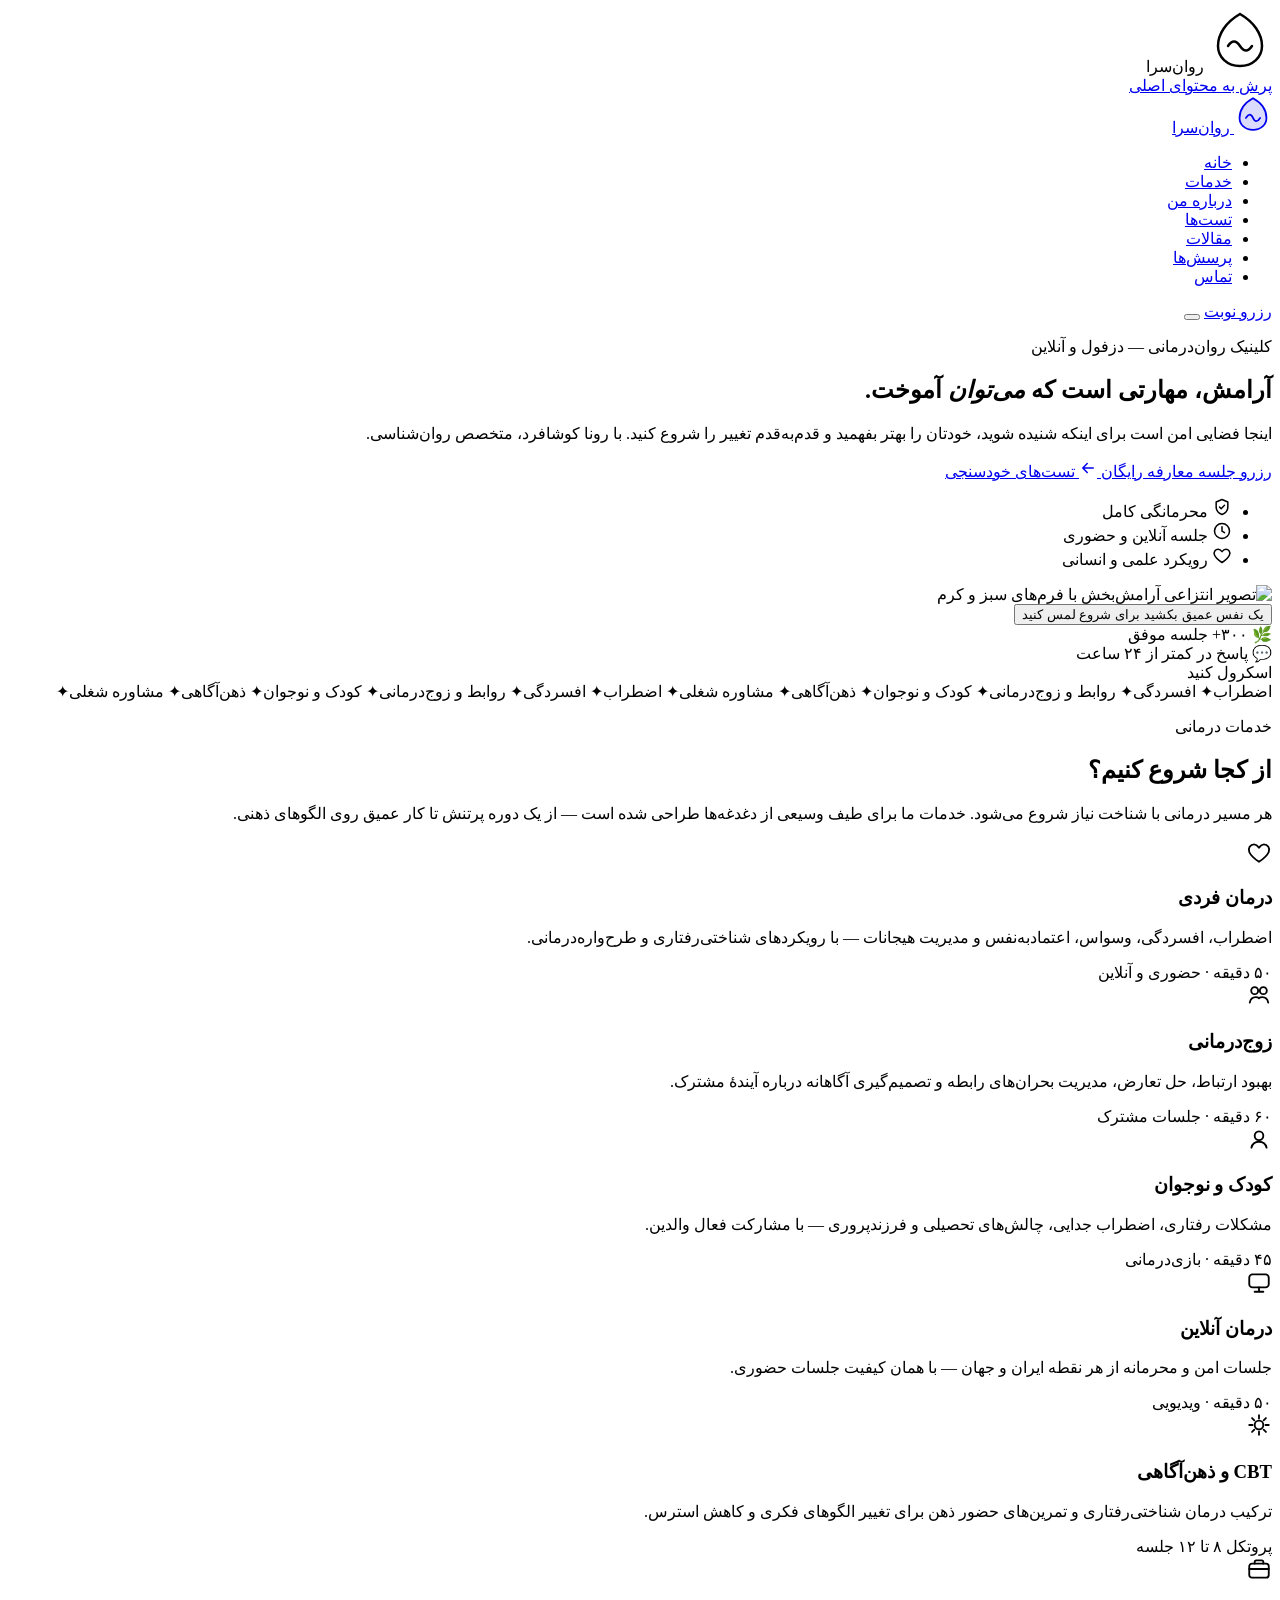
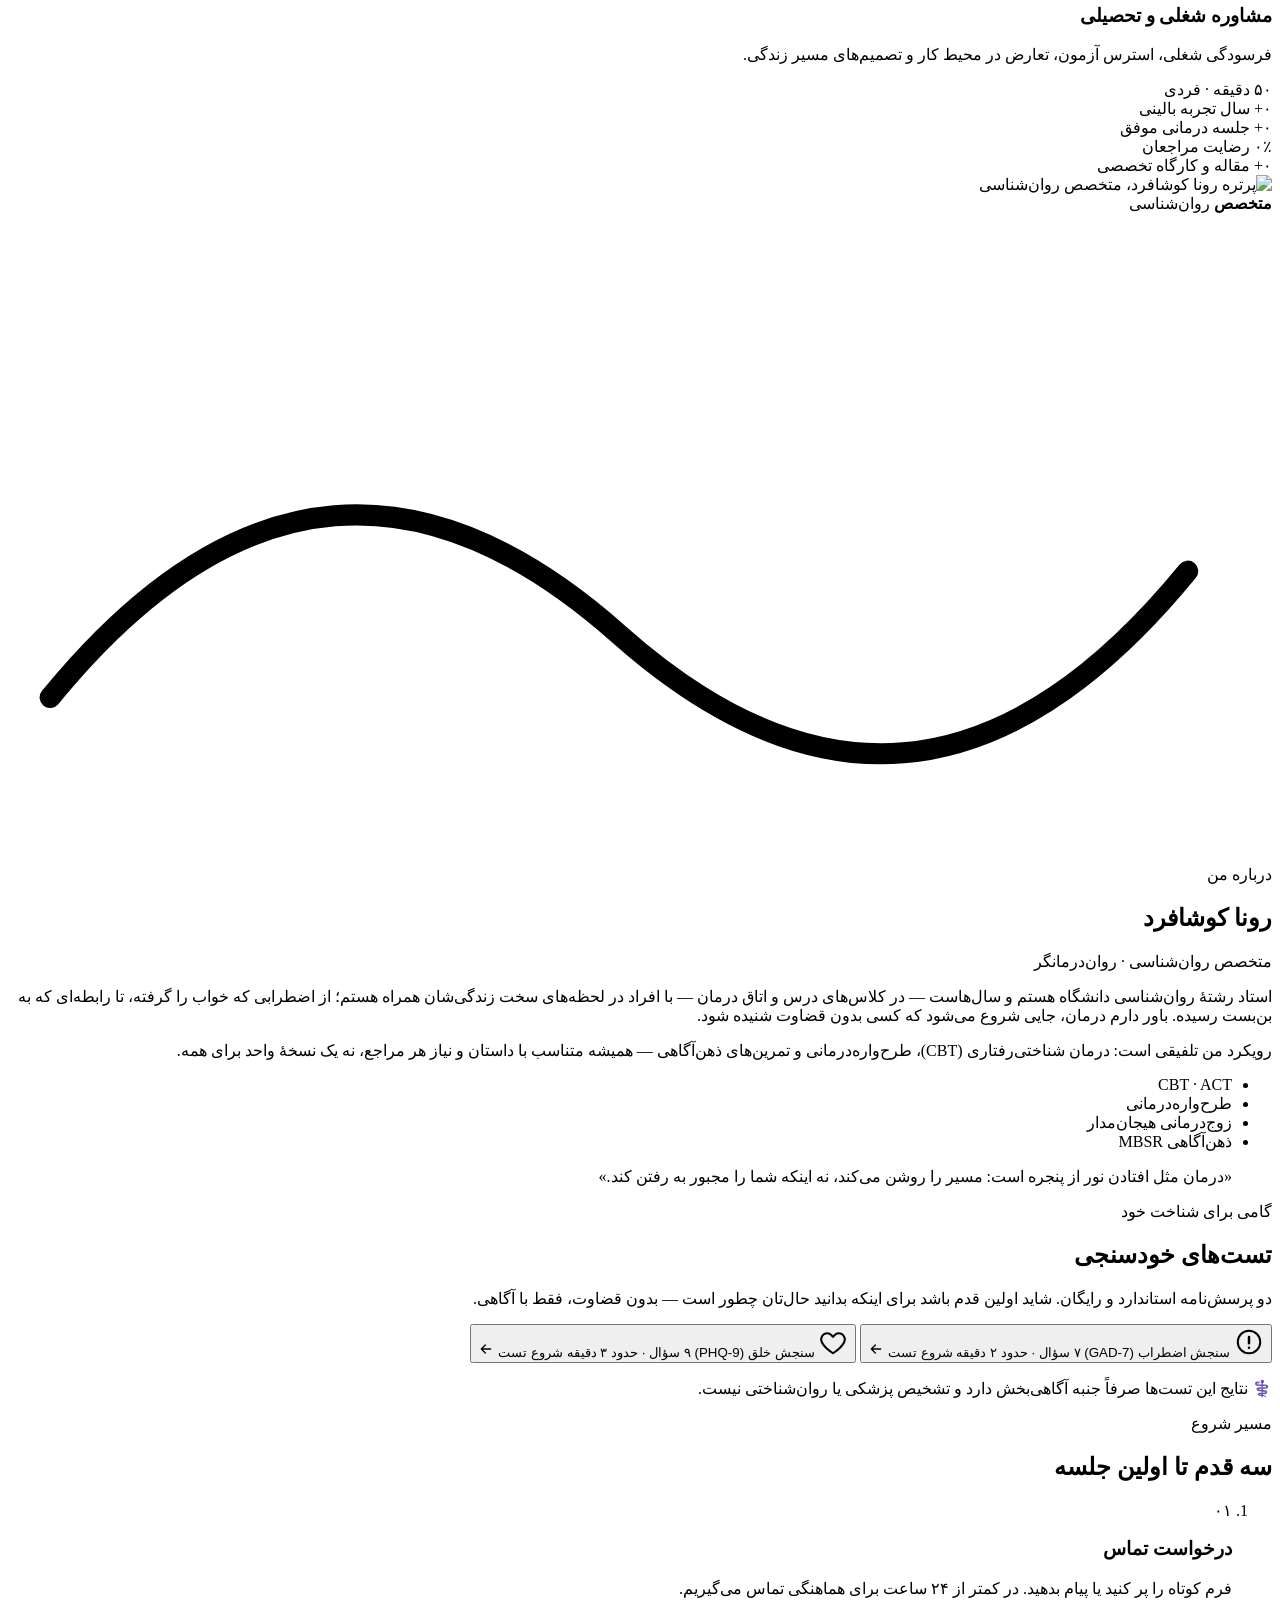
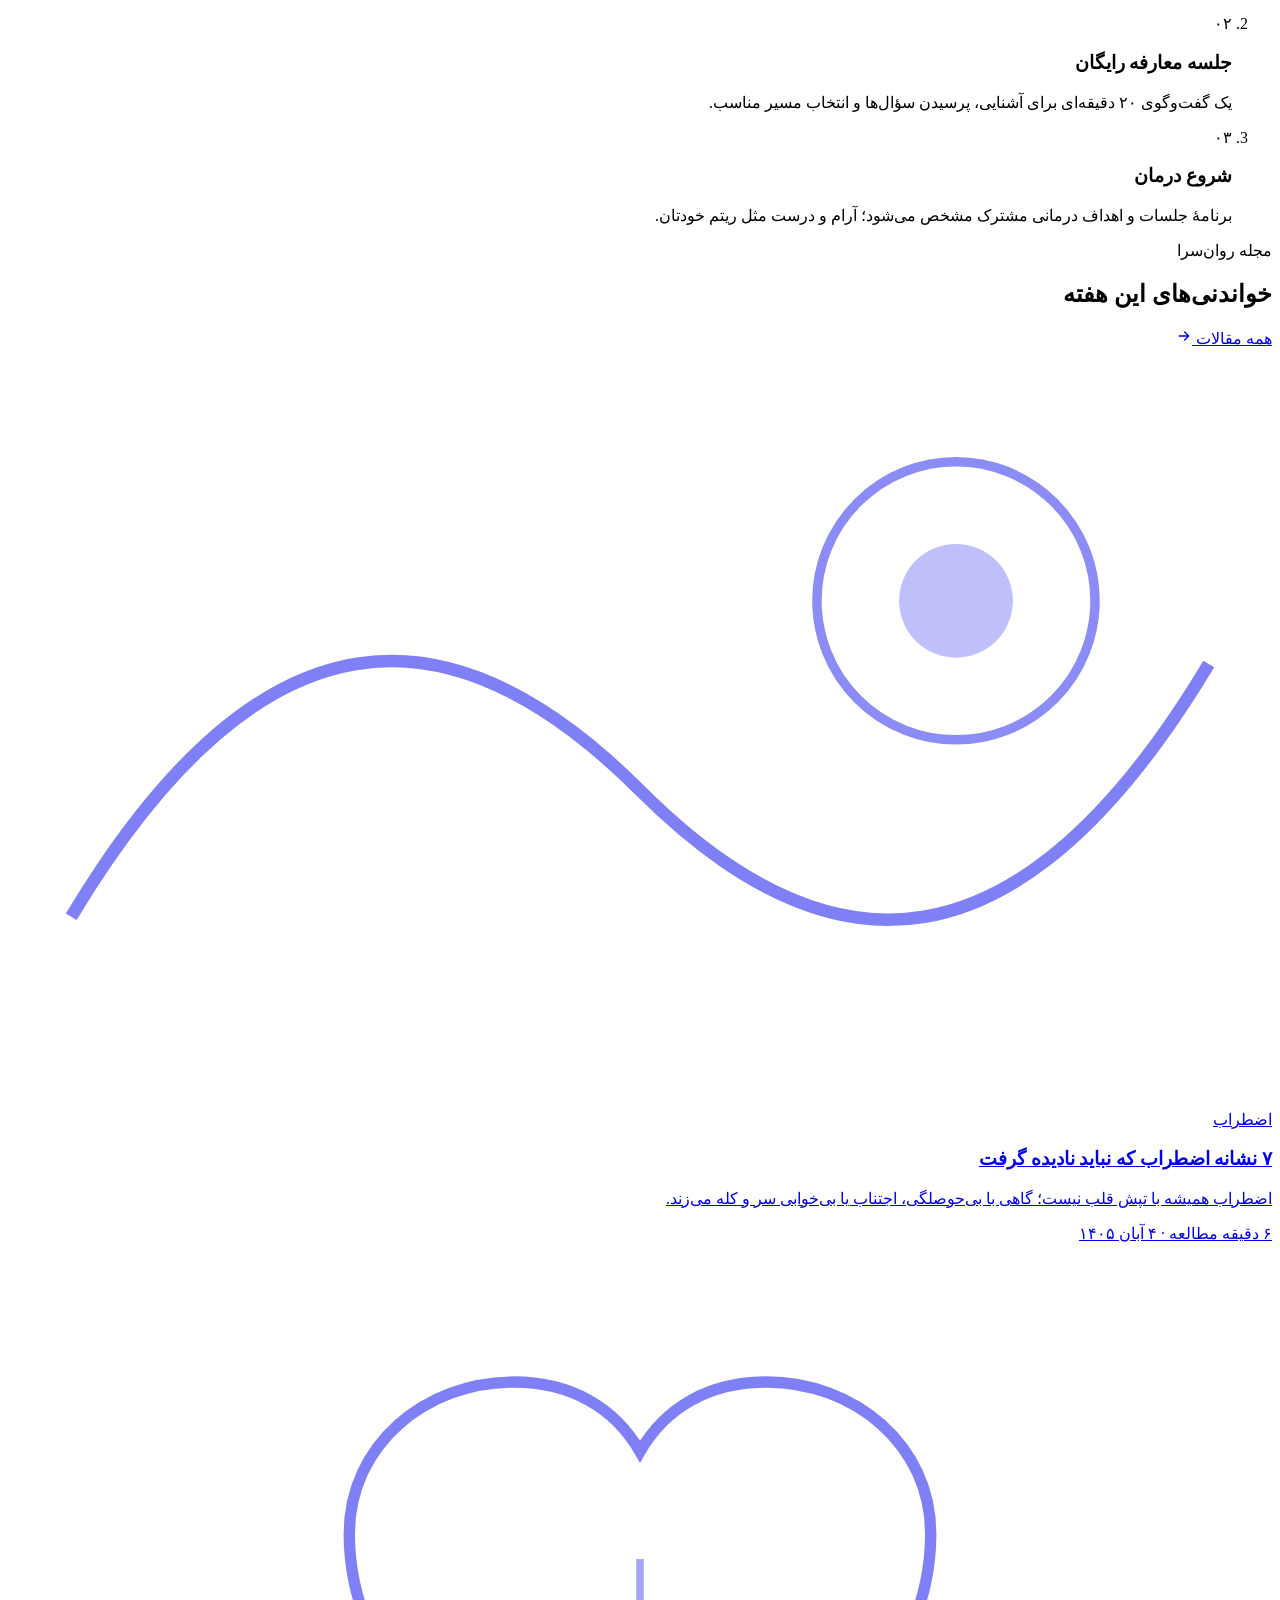
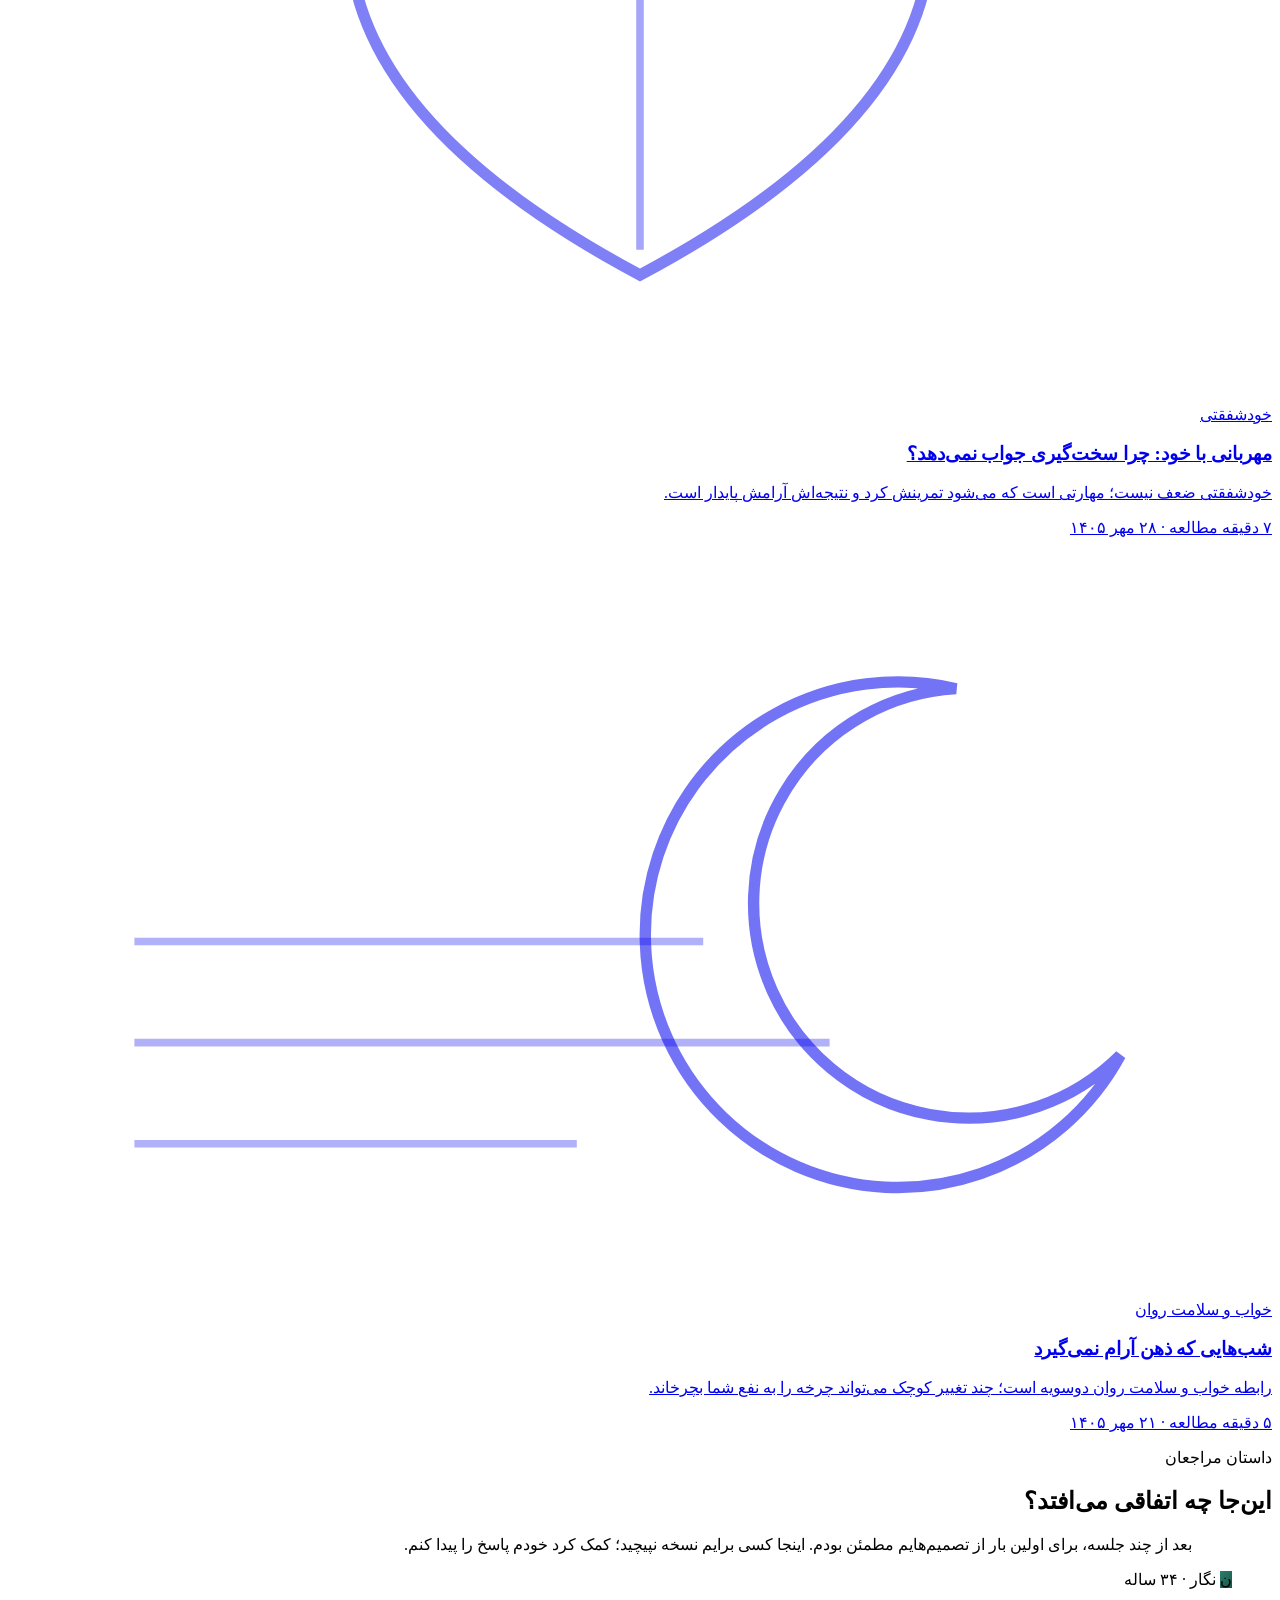
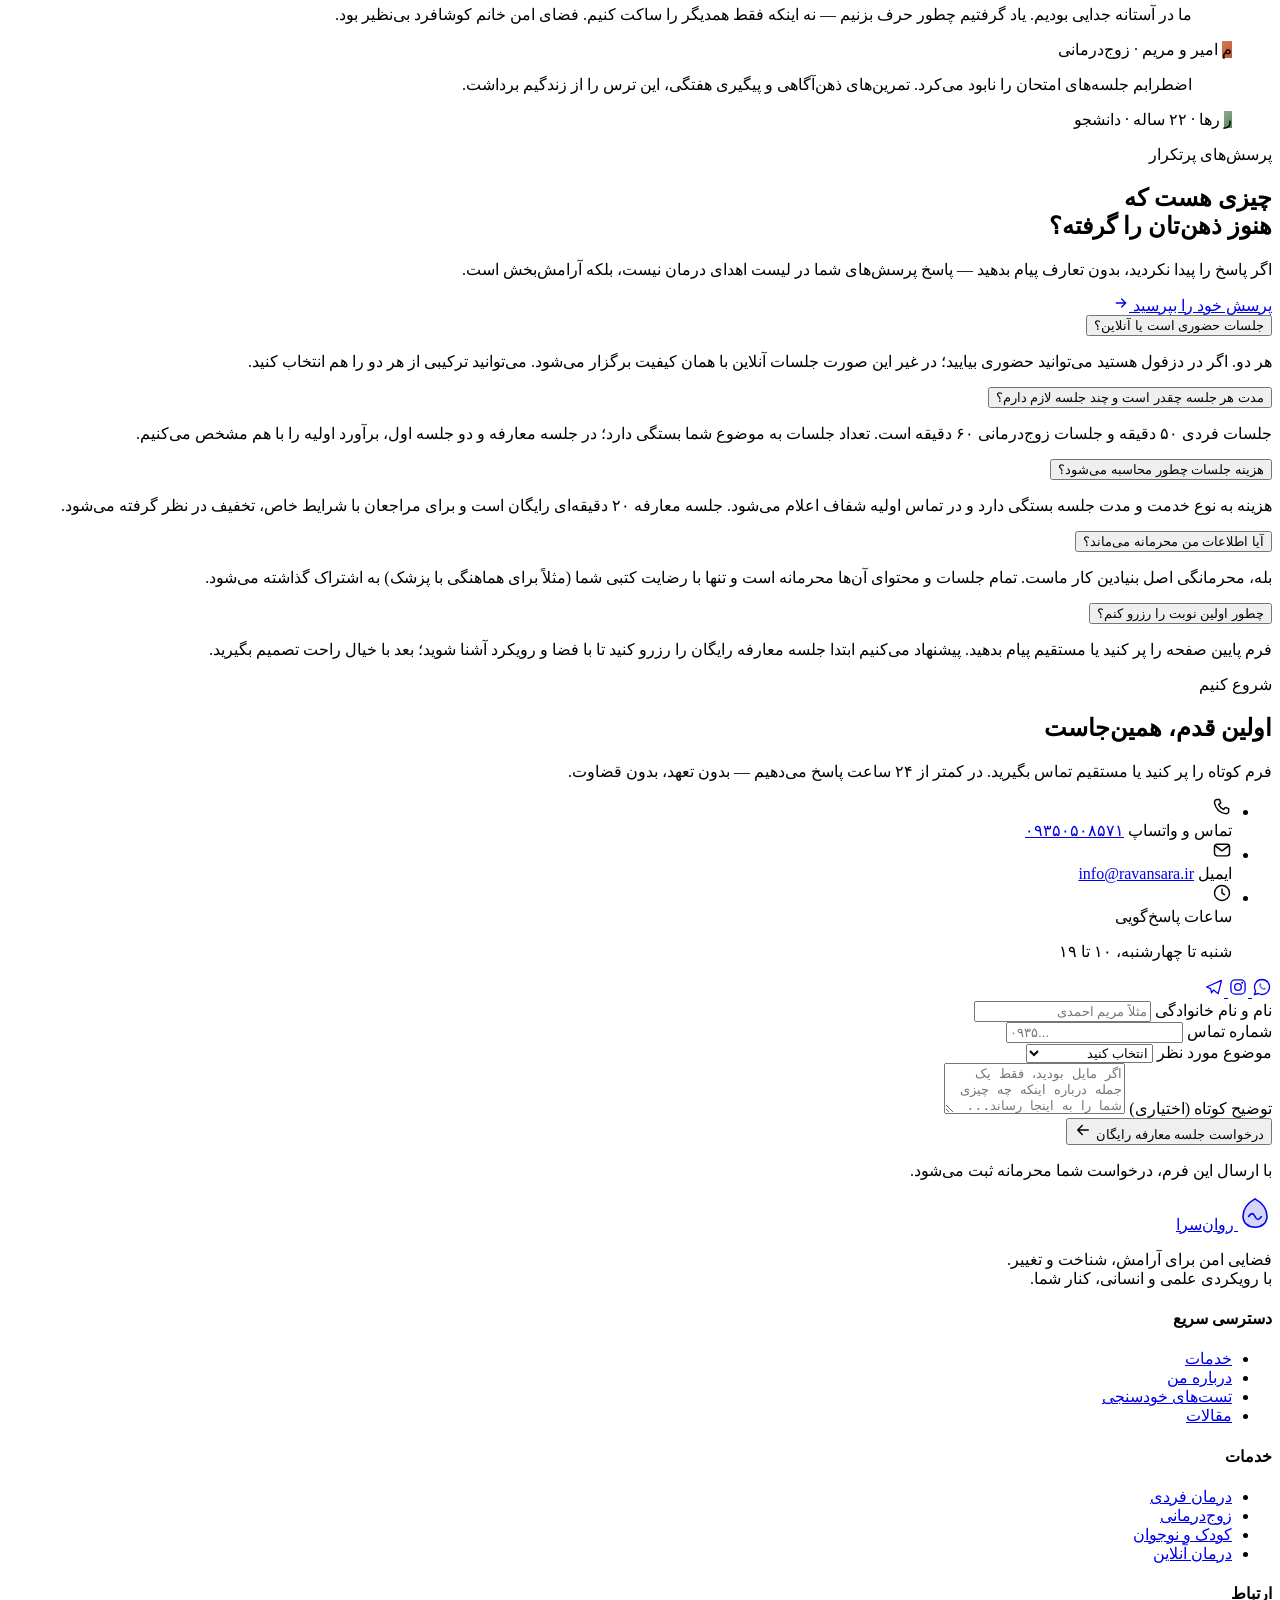
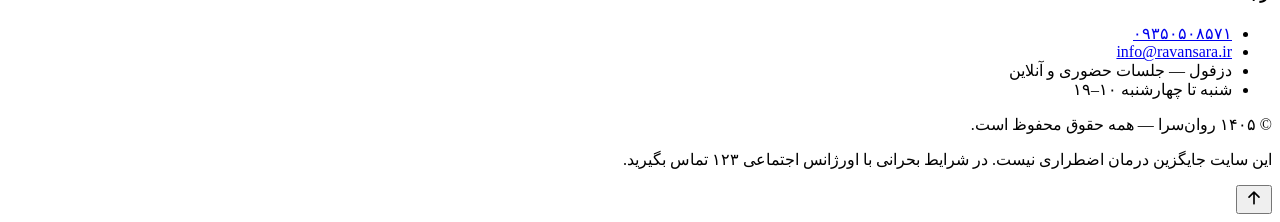
==== index.html @ 73ff3515 "deploy index.html" ====
<!DOCTYPE html>
<html lang="fa" dir="rtl">
<head>
  <meta charset="UTF-8">
  <meta name="viewport" content="width=device-width, initial-scale=1.0">
  <title>روان‌سرا | کلینیک روان‌درمانی رونا کوشافرد</title>
  <meta name="description" content="روان‌سرا، فضایی امن برای آرامش و تغییر. درمان فردی، زوج‌درمانی و مشاوره آنلاین با رونا کوشافرد، متخصص روان‌شناسی. جلسه معارفه رایگان ۲۰ دقیقه‌ای.">
  <meta property="og:title" content="روان‌سرا | کلینیک روان‌درمانی">
  <meta property="og:description" content="آرامش، مهارتی است که می‌توان آموخت. درمان فردی، زوج‌درمانی و مشاوره آنلاین.">
  <meta property="og:type" content="website">
  <meta property="og:image" content="assets/img/hero.jpg">
  <link rel="icon" type="image/svg+xml" href="assets/img/favicon.svg">
  <link rel="stylesheet" href="assets/css/style.css">
  <script type="application/ld+json">
  {
    "@context": "https://schema.org",
    "@type": "Psychologist",
    "name": "روان‌سرا",
    "description": "کلینیک روان‌درمانی و مشاوره — درمان فردی، زوج‌درمانی، کودک و نوجوان، درمان آنلاین",
    "telephone": "+989350508571",
    "email": "info@ravansara.ir",
    "address": {"@type": "PostalAddress", "addressLocality": "دزفول", "addressRegion": "خوزستان", "addressCountry": "IR"}
  }
  </script>
</head>
<body class="is-loading">

  <!-- ═══════════ پیش‌بارگذار ═══════════ -->
  <div class="preloader" id="preloader" aria-hidden="true">
    <div class="preloader__mark">
      <svg viewBox="0 0 64 64" width="64" height="64" fill="none">
        <path class="preloader__leaf" d="M32 6C18 14 10 26 10 38c0 11 9 20 22 20s22-9 22-20C54 26 46 14 32 6Z" fill="none" stroke="currentColor" stroke-width="2.5"/>
        <path class="preloader__wave" d="M20 38c4-6 8-6 12 0s8 6 12 0" fill="none" stroke="currentColor" stroke-width="2.5" stroke-linecap="round"/>
      </svg>
      <span class="preloader__text">روان‌سرا</span>
    </div>
  </div>

  <a class="skip-link" href="#main">پرش به محتوای اصلی</a>

  <!-- ═══════════ نوار پیشرفت اسکرول ═══════════ -->
  <div class="scroll-progress" aria-hidden="true"><span id="scrollBar"></span></div>

  <!-- ═══════════ هدر شیشه‌ای ═══════════ -->
  <header class="site-header" id="siteHeader">
    <div class="container header__inner">
      <a class="brand" href="#home" aria-label="روان‌سرا — خانه">
        <svg class="brand__mark" viewBox="0 0 48 48" width="38" height="38" fill="none" aria-hidden="true">
          <path d="M24 4C13 10 7 19.5 7 29c0 8.5 7 15 17 15s17-6.5 17-15C41 19.5 35 10 24 4Z" fill="currentColor" opacity=".14"/>
          <path d="M24 4C13 10 7 19.5 7 29c0 8.5 7 15 17 15s17-6.5 17-15C41 19.5 35 10 24 4Z" stroke="currentColor" stroke-width="2.2"/>
          <path d="M15 29c3.5-5.5 6.5-5.5 9 0s5.5 5.5 9 0" stroke="currentColor" stroke-width="2.2" stroke-linecap="round"/>
        </svg>
        <span class="brand__name">روان‌سرا</span>
      </a>

      <nav class="nav" aria-label="منوی اصلی">
        <ul class="nav__list" id="navList">
          <li><a class="nav__link" href="#home">خانه</a></li>
          <li><a class="nav__link" href="#services">خدمات</a></li>
          <li><a class="nav__link" href="#about">درباره من</a></li>
          <li><a class="nav__link" href="#tests">تست‌ها</a></li>
          <li><a class="nav__link" href="#blog">مقالات</a></li>
          <li><a class="nav__link" href="#faq">پرسش‌ها</a></li>
          <li><a class="nav__link" href="#contact">تماس</a></li>
        </ul>
        <a class="btn btn--solid btn--sm nav__cta" href="#contact">رزرو نوبت</a>
        <button class="nav__toggle" id="navToggle" aria-expanded="false" aria-controls="mobileMenu" aria-label="باز کردن منو">
          <span></span><span></span><span></span>
        </button>
      </nav>
    </div>
    <div class="mobile-menu" id="mobileMenu" hidden>
      <ul class="mobile-menu__list">
        <li><a href="#home">خانه</a></li>
        <li><a href="#services">خدمات</a></li>
        <li><a href="#about">درباره من</a></li>
        <li><a href="#tests">تست‌ها</a></li>
        <li><a href="#blog">مقالات</a></li>
        <li><a href="#faq">پرسش‌ها</a></li>
        <li><a href="#contact">تماس</a></li>
      </ul>
      <a class="btn btn--solid mobile-menu__cta" href="#contact">رزرو نوبت</a>
    </div>
  </header>

  <main id="main">

    <!-- ═══════════ هیرو ═══════════ -->
    <section class="hero" id="home">
      <div class="hero__bg" aria-hidden="true">
        <div class="blob blob--1"></div>
        <div class="blob blob--2"></div>
        <div class="blob blob--3"></div>
        <div class="grain"></div>
      </div>

      <div class="container hero__grid">
        <div class="hero__copy">
          <p class="eyebrow" data-reveal>
            <span class="eyebrow__dot"></span>
            کلینیک روان‌درمانی — دزفول و آنلاین
          </p>
          <h1 class="hero__title" data-reveal>
            <span class="line"><span class="line__inner">آرامش،</span></span>
            <span class="line"><span class="line__inner">مهارتی است که</span></span>
            <span class="line"><span class="line__inner"><em class="kinetic" data-kinetic>می‌توان</em> آموخت.</span></span>
          </h1>
          <p class="hero__lead" data-reveal>
            اینجا فضایی امن است برای اینکه شنیده شوید، خودتان را بهتر بفهمید
            و قدم‌به‌قدم تغییر را شروع کنید. با رونا کوشافرد،
            متخصص روان‌شناسی.
          </p>
          <div class="hero__actions" data-reveal>
            <a class="btn btn--solid" href="#contact">
              رزرو جلسه معارفه رایگان
              <svg viewBox="0 0 24 24" width="18" height="18" fill="none" aria-hidden="true"><path d="M19 12H5m6-6-6 6 6 6" stroke="currentColor" stroke-width="2" stroke-linecap="round" stroke-linejoin="round"/></svg>
            </a>
            <a class="btn btn--ghost" href="#tests">تست‌های خودسنجی</a>
          </div>
          <ul class="hero__trust" data-reveal>
            <li>
              <svg viewBox="0 0 24 24" width="20" height="20" fill="none" aria-hidden="true"><path d="M12 3l7 3v6c0 4.5-3 7.5-7 9-4-1.5-7-4.5-7-9V6l7-3Z" stroke="currentColor" stroke-width="1.8" stroke-linejoin="round"/><path d="m9 12 2 2 4-4" stroke="currentColor" stroke-width="1.8" stroke-linecap="round" stroke-linejoin="round"/></svg>
              محرمانگی کامل
            </li>
            <li>
              <svg viewBox="0 0 24 24" width="20" height="20" fill="none" aria-hidden="true"><circle cx="12" cy="12" r="9" stroke="currentColor" stroke-width="1.8"/><path d="M12 7v5l3 2" stroke="currentColor" stroke-width="1.8" stroke-linecap="round"/></svg>
              جلسه آنلاین و حضوری
            </li>
            <li>
              <svg viewBox="0 0 24 24" width="20" height="20" fill="none" aria-hidden="true"><path d="M12 21s-7-4.5-9-9c-1.5-3.5 1-7 4.5-7C9 5 10.5 6 12 8c1.5-2 3-3 4.5-3 3.5 0 6 3.5 4.5 7-2 4.5-9 9-9 9Z" stroke="currentColor" stroke-width="1.8" stroke-linejoin="round"/></svg>
              رویکرد علمی و انسانی
            </li>
          </ul>
        </div>

        <div class="hero__visual" data-reveal data-parallax>
          <div class="hero__frame">
            <img src="assets/img/hero.jpg" alt="تصویر انتزاعی آرامش‌بخش با فرم‌های سبز و کرم" width="640" height="640" loading="eager">
          </div>

          <!-- تمرین تنفس تعاملی -->
          <button class="breath-card" id="breathCard" type="button" aria-label="تمرین تنفس آرام‌سازی — برای شروع کلیک کنید">
            <span class="breath-card__label" id="breathLabel">یک نفس عمیق بکشید</span>
            <span class="breath-orb" aria-hidden="true">
              <span class="breath-orb__ring"></span>
              <span class="breath-orb__core"></span>
            </span>
            <span class="breath-card__hint" id="breathHint">برای شروع لمس کنید</span>
          </button>

          <div class="hero__chip hero__chip--a" aria-hidden="true">
            <span class="hero__chip-icon">🌿</span>
            <span>۳۰۰+ جلسه موفق</span>
          </div>
          <div class="hero__chip hero__chip--b" aria-hidden="true">
            <span class="hero__chip-icon">💬</span>
            <span>پاسخ در کمتر از ۲۴ ساعت</span>
          </div>
        </div>
      </div>

      <div class="hero__scroll" aria-hidden="true">
        <span>اسکرول کنید</span>
        <span class="hero__scroll-line"></span>
      </div>
    </section>

    <!-- ═══════════ نوار متحرک ═══════════ -->
    <div class="marquee" aria-hidden="true">
      <div class="marquee__track">
        <span>اضطراب</span><span class="marquee__dot">✦</span>
        <span>افسردگی</span><span class="marquee__dot">✦</span>
        <span>روابط و زوج‌درمانی</span><span class="marquee__dot">✦</span>
        <span>کودک و نوجوان</span><span class="marquee__dot">✦</span>
        <span>ذهن‌آگاهی</span><span class="marquee__dot">✦</span>
        <span>مشاوره شغلی</span><span class="marquee__dot">✦</span>
        <span>اضطراب</span><span class="marquee__dot">✦</span>
        <span>افسردگی</span><span class="marquee__dot">✦</span>
        <span>روابط و زوج‌درمانی</span><span class="marquee__dot">✦</span>
        <span>کودک و نوجوان</span><span class="marquee__dot">✦</span>
        <span>ذهن‌آگاهی</span><span class="marquee__dot">✦</span>
        <span>مشاوره شغلی</span><span class="marquee__dot">✦</span>
      </div>
    </div>

    <!-- ═══════════ خدمات ═══════════ -->
    <section class="section services" id="services">
      <div class="container">
        <header class="section__head">
          <p class="eyebrow" data-reveal><span class="eyebrow__dot"></span>خدمات درمانی</p>
          <h2 class="section__title" data-reveal>از کجا شروع کنیم؟</h2>
          <p class="section__lead" data-reveal>
            هر مسیر درمانی با شناخت نیاز شروع می‌شود. خدمات ما برای طیف
            وسیعی از دغدغه‌ها طراحی شده است — از یک دوره پرتنش تا کار عمیق
            روی الگوهای ذهنی.
          </p>
        </header>

        <div class="services__grid">
          <article class="service-card" data-reveal>
            <div class="service-card__icon">
              <svg viewBox="0 0 24 24" width="26" height="26" fill="none" aria-hidden="true"><path d="M12 21s-7-4.5-9-9c-1.5-3.5 1-7 4.5-7C9 5 10.5 6 12 8c1.5-2 3-3 4.5-3 3.5 0 6 3.5 4.5 7-2 4.5-9 9-9 9Z" stroke="currentColor" stroke-width="1.7" stroke-linejoin="round"/></svg>
            </div>
            <h3>درمان فردی</h3>
            <p>اضطراب، افسردگی، وسواس، اعتمادبه‌نفس و مدیریت هیجانات — با رویکردهای شناختی‌رفتاری و طرح‌واره‌درمانی.</p>
            <span class="service-card__tag">۵۰ دقیقه · حضوری و آنلاین</span>
          </article>

          <article class="service-card" data-reveal>
            <div class="service-card__icon">
              <svg viewBox="0 0 24 24" width="26" height="26" fill="none" aria-hidden="true"><circle cx="8" cy="8" r="3.2" stroke="currentColor" stroke-width="1.7"/><circle cx="16" cy="8" r="3.2" stroke="currentColor" stroke-width="1.7"/><path d="M3.5 19c.6-3.2 2.8-5 5.5-5 1.2 0 2.3.35 3.2 1M20.5 19c-.6-3.2-2.8-5-5.5-5-1.2 0-2.3.35-3.2 1" stroke="currentColor" stroke-width="1.7" stroke-linecap="round"/></svg>
            </div>
            <h3>زوج‌درمانی</h3>
            <p>بهبود ارتباط، حل تعارض، مدیریت بحران‌های رابطه و تصمیم‌گیری آگاهانه درباره آیندهٔ مشترک.</p>
            <span class="service-card__tag">۶۰ دقیقه · جلسات مشترک</span>
          </article>

          <article class="service-card" data-reveal>
            <div class="service-card__icon">
              <svg viewBox="0 0 24 24" width="26" height="26" fill="none" aria-hidden="true"><circle cx="12" cy="9" r="4" stroke="currentColor" stroke-width="1.7"/><path d="M5 20c.8-3.4 3.6-5.5 7-5.5s6.2 2.1 7 5.5" stroke="currentColor" stroke-width="1.7" stroke-linecap="round"/></svg>
            </div>
            <h3>کودک و نوجوان</h3>
            <p>مشکلات رفتاری، اضطراب جدایی، چالش‌های تحصیلی و فرزندپروری — با مشارکت فعال والدین.</p>
            <span class="service-card__tag">۴۵ دقیقه · بازی‌درمانی</span>
          </article>

          <article class="service-card" data-reveal>
            <div class="service-card__icon">
              <svg viewBox="0 0 24 24" width="26" height="26" fill="none" aria-hidden="true"><rect x="3" y="5" width="18" height="12" rx="3" stroke="currentColor" stroke-width="1.7"/><path d="M8 21h8M12 17v4" stroke="currentColor" stroke-width="1.7" stroke-linecap="round"/></svg>
            </div>
            <h3>درمان آنلاین</h3>
            <p>جلسات امن و محرمانه از هر نقطه ایران و جهان — با همان کیفیت جلسات حضوری.</p>
            <span class="service-card__tag">۵۰ دقیقه · ویدیویی</span>
          </article>

          <article class="service-card" data-reveal>
            <div class="service-card__icon">
              <svg viewBox="0 0 24 24" width="26" height="26" fill="none" aria-hidden="true"><path d="M12 3v3M12 18v3M3 12h3M18 12h3M5.6 5.6l2.1 2.1M16.3 16.3l2.1 2.1M18.4 5.6l-2.1 2.1M7.7 16.3l-2.1 2.1" stroke="currentColor" stroke-width="1.7" stroke-linecap="round"/><circle cx="12" cy="12" r="4" stroke="currentColor" stroke-width="1.7"/></svg>
            </div>
            <h3>CBT و ذهن‌آگاهی</h3>
            <p>ترکیب درمان شناختی‌رفتاری و تمرین‌های حضور ذهن برای تغییر الگوهای فکری و کاهش استرس.</p>
            <span class="service-card__tag">پروتکل ۸ تا ۱۲ جلسه</span>
          </article>

          <article class="service-card" data-reveal>
            <div class="service-card__icon">
              <svg viewBox="0 0 24 24" width="26" height="26" fill="none" aria-hidden="true"><rect x="3" y="7" width="18" height="13" rx="2.5" stroke="currentColor" stroke-width="1.7"/><path d="M8 7V5.5A1.5 1.5 0 0 1 9.5 4h5A1.5 1.5 0 0 1 16 5.5V7M3 12h18" stroke="currentColor" stroke-width="1.7" stroke-linecap="round"/></svg>
            </div>
            <h3>مشاوره شغلی و تحصیلی</h3>
            <p>فرسودگی شغلی، استرس آزمون، تعارض در محیط کار و تصمیم‌های مسیر زندگی.</p>
            <span class="service-card__tag">۵۰ دقیقه · فردی</span>
          </article>
        </div>
      </div>
    </section>

    <!-- ═══════════ آمار ═══════════ -->
    <section class="stats" aria-label="آمار کلینیک">
      <div class="container stats__grid">
        <div class="stat" data-reveal>
          <span class="stat__num" data-counter="5">۰</span><span class="stat__suffix">+</span>
          <span class="stat__label">سال تجربه بالینی</span>
        </div>
        <div class="stat" data-reveal>
          <span class="stat__num" data-counter="300">۰</span><span class="stat__suffix">+</span>
          <span class="stat__label">جلسه درمانی موفق</span>
        </div>
        <div class="stat" data-reveal>
          <span class="stat__num" data-counter="98">۰</span><span class="stat__suffix">٪</span>
          <span class="stat__label">رضایت مراجعان</span>
        </div>
        <div class="stat" data-reveal>
          <span class="stat__num" data-counter="40">۰</span><span class="stat__suffix">+</span>
          <span class="stat__label">مقاله و کارگاه تخصصی</span>
        </div>
      </div>
    </section>

    <!-- ═══════════ درباره من ═══════════ -->
    <section class="section about" id="about">
      <div class="container about__grid">
        <div class="about__media" data-reveal>
          <div class="about__arch">
            <img src="assets/img/portrait.jpg" alt="پرتره رونا کوشافرد، متخصص روان‌شناسی" width="560" height="700" loading="lazy">
          </div>
          <div class="about__badge" aria-hidden="true">
            <strong>متخصص</strong>
            <span>روان‌شناسی</span>
          </div>
          <svg class="about__squiggle" viewBox="0 0 120 60" fill="none" aria-hidden="true">
            <path d="M4 46c18-22 36-22 54-6s36 16 54-6" stroke="currentColor" stroke-width="2" stroke-linecap="round"/>
          </svg>
        </div>

        <div class="about__copy">
          <p class="eyebrow" data-reveal><span class="eyebrow__dot"></span>درباره من</p>
          <h2 class="section__title" data-reveal>رونا کوشافرد</h2>
          <p class="about__role" data-reveal>متخصص روان‌شناسی · روان‌درمانگر</p>
          <p data-reveal>
            استاد رشتهٔ روان‌شناسی دانشگاه هستم و سال‌هاست — در کلاس‌های درس
            و اتاق درمان — با افراد در لحظه‌های سخت زندگی‌شان همراه هستم؛
            از اضطرابی که خواب را گرفته، تا رابطه‌ای که به بن‌بست رسیده.
            باور دارم درمان، جایی شروع می‌شود
            که کسی بدون قضاوت شنیده شود.
          </p>
          <p data-reveal>
            رویکرد من تلفیقی است: درمان شناختی‌رفتاری (CBT)، طرح‌واره‌درمانی
            و تمرین‌های ذهن‌آگاهی — همیشه متناسب با داستان و نیاز هر مراجع،
            نه یک نسخهٔ واحد برای همه.
          </p>
          <ul class="about__chips" data-reveal>
            <li>CBT · ACT</li>
            <li>طرح‌واره‌درمانی</li>
            <li>زوج‌درمانی هیجان‌مدار</li>
            <li>ذهن‌آگاهی MBSR</li>
          </ul>
          <blockquote class="about__quote" data-reveal>
            «درمان مثل افتادن نور از پنجره است: مسیر را روشن می‌کند،
            نه اینکه شما را مجبور به رفتن کند.»
          </blockquote>
        </div>
      </div>
    </section>

    <!-- ═══════════ تست‌های خودسنجی ═══════════ -->
    <section class="section tests" id="tests">
      <div class="container">
        <header class="section__head">
          <p class="eyebrow" data-reveal><span class="eyebrow__dot"></span>گامی برای شناخت خود</p>
          <h2 class="section__title" data-reveal>تست‌های خودسنجی</h2>
          <p class="section__lead" data-reveal>
            دو پرسش‌نامه استاندارد و رایگان. شاید اولین قدم باشد برای اینکه
            بدانید حال‌تان چطور است — بدون قضاوت، فقط با آگاهی.
          </p>
        </header>

        <div class="tests__grid" id="testCards">
          <button class="test-card" data-test="gad7" data-reveal type="button">
            <span class="test-card__icon" aria-hidden="true">
              <svg viewBox="0 0 24 24" width="30" height="30" fill="none"><circle cx="12" cy="12" r="9" stroke="currentColor" stroke-width="1.6"/><path d="M12 8v5M12 16.5v.1" stroke="currentColor" stroke-width="2" stroke-linecap="round"/></svg>
            </span>
            <span class="test-card__title">سنجش اضطراب (GAD-7)</span>
            <span class="test-card__desc">۷ سؤال · حدود ۲ دقیقه</span>
            <span class="test-card__go">شروع تست
              <svg viewBox="0 0 24 24" width="16" height="16" fill="none" aria-hidden="true"><path d="M19 12H5m6-6-6 6 6 6" stroke="currentColor" stroke-width="2" stroke-linecap="round" stroke-linejoin="round"/></svg>
            </span>
          </button>

          <button class="test-card" data-test="phq9" data-reveal type="button">
            <span class="test-card__icon" aria-hidden="true">
              <svg viewBox="0 0 24 24" width="30" height="30" fill="none"><path d="M12 21s-7-4.5-9-9c-1.5-3.5 1-7 4.5-7C9 5 10.5 6 12 8c1.5-2 3-3 4.5-3 3.5 0 6 3.5 4.5 7-2 4.5-9 9-9 9Z" stroke="currentColor" stroke-width="1.6" stroke-linejoin="round"/></svg>
            </span>
            <span class="test-card__title">سنجش خلق (PHQ-9)</span>
            <span class="test-card__desc">۹ سؤال · حدود ۳ دقیقه</span>
            <span class="test-card__go">شروع تست
              <svg viewBox="0 0 24 24" width="16" height="16" fill="none" aria-hidden="true"><path d="M19 12H5m6-6-6 6 6 6" stroke="currentColor" stroke-width="2" stroke-linecap="round" stroke-linejoin="round"/></svg>
            </span>
          </button>
        </div>

        <!-- پنل تست تعاملی -->
        <div class="quiz" id="quizPanel" hidden>
          <div class="quiz__top">
            <button class="quiz__close" id="quizClose" type="button" aria-label="بستن تست">✕</button>
            <div class="quiz__meta">
              <span class="quiz__name" id="quizName">تست</span>
              <span class="quiz__step" id="quizStep">۱ از ۷</span>
            </div>
            <div class="quiz__progress" role="progressbar" aria-valuemin="0" aria-valuemax="100" aria-valuenow="0" aria-label="پیشرفت تست">
              <span id="quizBar"></span>
            </div>
          </div>

          <div class="quiz__body" id="quizBody">
            <h3 class="quiz__question" id="quizQuestion">سؤال</h3>
            <div class="quiz__options" id="quizOptions" role="radiogroup" aria-labelledby="quizQuestion"></div>
            <div class="quiz__nav">
              <button class="btn btn--ghost btn--sm" id="quizPrev" type="button" disabled>قبلی</button>
              <button class="btn btn--solid btn--sm" id="quizNext" type="button" disabled>بعدی</button>
            </div>
          </div>

          <div class="quiz__result" id="quizResult" hidden>
            <span class="quiz__result-badge" id="resultBadge">نتیجه</span>
            <h3 class="quiz__result-title" id="resultTitle">نتیجه</h3>
            <p class="quiz__score" id="resultScore"></p>
            <div class="quiz__meter" aria-hidden="true"><span id="resultFill"></span></div>
            <p class="quiz__result-text" id="resultText"></p>
            <p class="quiz__disclaimer">
              این پرسش‌نامه ابزار غربالگری است و جای تشخیص تخصصی را نمی‌گیرد.
              اگر نگران هستید، گفت‌وگو با یک روان‌شناس بهترین قدم بعدی است.
            </p>
            <div class="quiz__result-actions">
              <a class="btn btn--solid btn--sm" href="#contact">رزرو جلسه مشاوره</a>
              <button class="btn btn--ghost btn--sm" id="quizRestart" type="button">تست دیگر</button>
            </div>
          </div>
        </div>

        <p class="tests__note" data-reveal>
          ⚕️ نتایج این تست‌ها صرفاً جنبه آگاهی‌بخش دارد و تشخیص پزشکی یا روان‌شناختی نیست.
        </p>
      </div>
    </section>

    <!-- ═══════════ مسیر شروع ═══════════ -->
    <section class="section steps" id="how">
      <div class="container">
        <header class="section__head">
          <p class="eyebrow" data-reveal><span class="eyebrow__dot"></span>مسیر شروع</p>
          <h2 class="section__title" data-reveal>سه قدم تا اولین جلسه</h2>
        </header>

        <ol class="steps__list">
          <li class="step" data-reveal>
            <span class="step__num">۰۱</span>
            <h3>درخواست تماس</h3>
            <p>فرم کوتاه را پر کنید یا پیام بدهید. در کمتر از ۲۴ ساعت برای هماهنگی تماس می‌گیریم.</p>
          </li>
          <li class="step" data-reveal>
            <span class="step__num">۰۲</span>
            <h3>جلسه معارفه رایگان</h3>
            <p>یک گفت‌وگوی ۲۰ دقیقه‌ای برای آشنایی، پرسیدن سؤال‌ها و انتخاب مسیر مناسب.</p>
          </li>
          <li class="step" data-reveal>
            <span class="step__num">۰۳</span>
            <h3>شروع درمان</h3>
            <p>برنامهٔ جلسات و اهداف درمانی مشترک مشخص می‌شود؛ آرام و درست مثل ریتم خودتان.</p>
          </li>
        </ol>
      </div>
    </section>

    <!-- ═══════════ مقالات ═══════════ -->
    <section class="section blog" id="blog">
      <div class="container">
        <header class="section__head section__head--between">
          <div>
            <p class="eyebrow" data-reveal><span class="eyebrow__dot"></span>مجله روان‌سرا</p>
            <h2 class="section__title" data-reveal>خواندنی‌های این هفته</h2>
          </div>
          <a class="link-arrow" href="#blog" data-reveal>همه مقالات
            <svg viewBox="0 0 24 24" width="16" height="16" fill="none" aria-hidden="true"><path d="M5 12h14m-6-6 6 6-6 6" stroke="currentColor" stroke-width="2" stroke-linecap="round" stroke-linejoin="round"/></svg>
          </a>
        </header>

        <div class="blog__grid">
          <a class="post-card post-card--amber" href="blog/anxiety-signs.html" data-reveal>
            <div class="post-card__cover" aria-hidden="true">
              <svg viewBox="0 0 200 120" class="post-card__art"><path d="M10 90c30-50 60-50 90-20s60 30 90-20" fill="none" stroke="currentColor" stroke-width="2" opacity=".5"/><circle cx="150" cy="40" r="22" fill="none" stroke="currentColor" stroke-width="1.5" opacity=".45"/><circle cx="150" cy="40" r="9" fill="currentColor" opacity=".25"/></svg>
            </div>
            <div class="post-card__body">
              <span class="post-card__cat">اضطراب</span>
              <h3>۷ نشانه اضطراب که نباید نادیده گرفت</h3>
              <p>اضطراب همیشه با تپش قلب نیست؛ گاهی با بی‌حوصلگی، اجتناب یا بی‌خوابی سر و کله می‌زند.</p>
              <span class="post-card__meta">۶ دقیقه مطالعه · ۴ آبان ۱۴۰۵</span>
            </div>
          </a>

          <a class="post-card post-card--sage" href="blog/self-compassion.html" data-reveal>
            <div class="post-card__cover" aria-hidden="true">
              <svg viewBox="0 0 200 120" class="post-card__art"><path d="M100 100C70 84 54 66 54 46c0-14 12-24 26-24 9 0 16 4 20 11 4-7 11-11 20-11 14 0 26 10 26 24 0 20-16 38-46 54Z" fill="none" stroke="currentColor" stroke-width="1.8" opacity=".5"/><path d="M100 96V50" stroke="currentColor" stroke-width="1.2" opacity=".35"/></svg>
            </div>
            <div class="post-card__body">
              <span class="post-card__cat">خودشفقتی</span>
              <h3>مهربانی با خود: چرا سخت‌گیری جواب نمی‌دهد؟</h3>
              <p>خودشفقتی ضعف نیست؛ مهارتی است که می‌شود تمرینش کرد و نتیجه‌اش آرامش پایدار است.</p>
              <span class="post-card__meta">۷ دقیقه مطالعه · ۲۸ مهر ۱۴۰۵</span>
            </div>
          </a>

          <a class="post-card post-card--green" href="blog/sleep-and-mental-health.html" data-reveal>
            <div class="post-card__cover" aria-hidden="true">
              <svg viewBox="0 0 200 120" class="post-card__art"><path d="M150 24a34 34 0 1 0 26 58 40 40 0 1 1-26-58Z" fill="none" stroke="currentColor" stroke-width="1.8" opacity=".55"/><path d="M20 96h70M20 80h110M20 64h90" stroke="currentColor" stroke-width="1.2" opacity=".3"/></svg>
            </div>
            <div class="post-card__body">
              <span class="post-card__cat">خواب و سلامت روان</span>
              <h3>شب‌هایی که ذهن آرام نمی‌گیرد</h3>
              <p>رابطه خواب و سلامت روان دوسویه است؛ چند تغییر کوچک می‌تواند چرخه را به نفع شما بچرخاند.</p>
              <span class="post-card__meta">۵ دقیقه مطالعه · ۲۱ مهر ۱۴۰۵</span>
            </div>
          </a>
        </div>
      </div>
    </section>

    <!-- ═══════════ نقل‌قول مراجعان ═══════════ -->
    <section class="section testimonials" aria-label="تجربه مراجعان">
      <div class="container">
        <header class="section__head">
          <p class="eyebrow" data-reveal><span class="eyebrow__dot"></span>داستان مراجعان</p>
          <h2 class="section__title" data-reveal>این‌جا چه اتفاقی می‌افتد؟</h2>
        </header>

        <div class="testimonials__slider" id="testimonialSlider">
          <figure class="testimonial is-active" data-reveal>
            <blockquote>
              بعد از چند جلسه، برای اولین بار از تصمیم‌هایم مطمئن بودم.
              اینجا کسی برایم نسخه نپیچید؛ کمک کرد خودم پاسخ را پیدا کنم.
            </blockquote>
            <figcaption>
              <span class="testimonial__avatar" style="background:linear-gradient(135deg,#2E7D6B,#17564A)">ن</span>
              نگار · ۳۴ ساله
            </figcaption>
          </figure>
          <figure class="testimonial">
            <blockquote>
              ما در آستانه جدایی بودیم. یاد گرفتیم چطور حرف بزنیم — نه اینکه
              فقط همدیگر را ساکت کنیم. فضای امن خانم کوشافرد بی‌نظیر بود.
            </blockquote>
            <figcaption>
              <span class="testimonial__avatar" style="background:linear-gradient(135deg,#D97952,#B65A36)">م</span>
              امیر و مریم · زوج‌درمانی
            </figcaption>
          </figure>
          <figure class="testimonial">
            <blockquote>
              اضطرابم جلسه‌های امتحان را نابود می‌کرد. تمرین‌های ذهن‌آگاهی و
              پیگیری هفتگی، این ترس را از زندگیم برداشت.
            </blockquote>
            <figcaption>
              <span class="testimonial__avatar" style="background:linear-gradient(135deg,#8AAE8A,#5E8260)">ر</span>
              رها · ۲۲ ساله · دانشجو
            </figcaption>
          </figure>
        </div>
        <div class="testimonials__dots" role="tablist" aria-label="انتخاب نقل‌قول" id="testimonialDots"></div>
      </div>
    </section>

    <!-- ═══════════ پرسش‌های پرتکرار ═══════════ -->
    <section class="section faq" id="faq">
      <div class="container faq__grid">
        <div class="faq__intro">
          <p class="eyebrow" data-reveal><span class="eyebrow__dot"></span>پرسش‌های پرتکرار</p>
          <h2 class="section__title" data-reveal>چیزی هست که<br>هنوز ذهن‌تان را گرفته؟</h2>
          <p class="section__lead" data-reveal>
            اگر پاسخ را پیدا نکردید، بدون تعارف پیام بدهید —
            پاسخ پرسش‌های شما در لیست اهدای درمان نیست، بلکه آرامش‌بخش است.
          </p>
          <a class="link-arrow" data-reveal href="#contact">پرسش خود را بپرسید
            <svg viewBox="0 0 24 24" width="16" height="16" fill="none" aria-hidden="true"><path d="M5 12h14m-6-6 6 6-6 6" stroke="currentColor" stroke-width="2" stroke-linecap="round" stroke-linejoin="round"/></svg>
          </a>
        </div>

        <div class="faq__list" id="faqList">
          <div class="faq__item" data-reveal>
            <button class="faq__q" type="button" aria-expanded="false">
              <span>جلسات حضوری است یا آنلاین؟</span>
              <span class="faq__icon" aria-hidden="true"></span>
            </button>
            <div class="faq__a">
              <p>هر دو. اگر در دزفول هستید می‌توانید حضوری بیایید؛ در غیر این صورت جلسات آنلاین با همان کیفیت برگزار می‌شود. می‌توانید ترکیبی از هر دو را هم انتخاب کنید.</p>
            </div>
          </div>
          <div class="faq__item" data-reveal>
            <button class="faq__q" type="button" aria-expanded="false">
              <span>مدت هر جلسه چقدر است و چند جلسه لازم دارم؟</span>
              <span class="faq__icon" aria-hidden="true"></span>
            </button>
            <div class="faq__a">
              <p>جلسات فردی ۵۰ دقیقه و جلسات زوج‌درمانی ۶۰ دقیقه است. تعداد جلسات به موضوع شما بستگی دارد؛ در جلسه معارفه و دو جلسه اول، برآورد اولیه را با هم مشخص می‌کنیم.</p>
            </div>
          </div>
          <div class="faq__item" data-reveal>
            <button class="faq__q" type="button" aria-expanded="false">
              <span>هزینه جلسات چطور محاسبه می‌شود؟</span>
              <span class="faq__icon" aria-hidden="true"></span>
            </button>
            <div class="faq__a">
              <p>هزینه به نوع خدمت و مدت جلسه بستگی دارد و در تماس اولیه شفاف اعلام می‌شود. جلسه معارفه ۲۰ دقیقه‌ای رایگان است و برای مراجعان با شرایط خاص، تخفیف در نظر گرفته می‌شود.</p>
            </div>
          </div>
          <div class="faq__item" data-reveal>
            <button class="faq__q" type="button" aria-expanded="false">
              <span>آیا اطلاعات من محرمانه می‌ماند؟</span>
              <span class="faq__icon" aria-hidden="true"></span>
            </button>
            <div class="faq__a">
              <p>بله، محرمانگی اصل بنیادین کار ماست. تمام جلسات و محتوای آن‌ها محرمانه است و تنها با رضایت کتبی شما (مثلاً برای هماهنگی با پزشک) به اشتراک گذاشته می‌شود.</p>
            </div>
          </div>
          <div class="faq__item" data-reveal>
            <button class="faq__q" type="button" aria-expanded="false">
              <span>چطور اولین نوبت را رزرو کنم؟</span>
              <span class="faq__icon" aria-hidden="true"></span>
            </button>
            <div class="faq__a">
              <p>فرم پایین صفحه را پر کنید یا مستقیم پیام بدهید. پیشنهاد می‌کنیم ابتدا جلسه معارفه رایگان را رزرو کنید تا با فضا و رویکرد آشنا شوید؛ بعد با خیال راحت تصمیم بگیرید.</p>
            </div>
          </div>
        </div>
      </div>
    </section>

    <!-- ═══════════ تماس و رزرو ═══════════ -->
    <section class="section contact" id="contact">
      <div class="container">
        <div class="contact__card">
          <div class="contact__copy">
            <p class="eyebrow eyebrow--light" data-reveal><span class="eyebrow__dot"></span>شروع کنیم</p>
            <h2 class="section__title" data-reveal>اولین قدم، همین‌جاست</h2>
            <p class="section__lead" data-reveal>
              فرم کوتاه را پر کنید یا مستقیم تماس بگیرید.
              در کمتر از ۲۴ ساعت پاسخ می‌دهیم — بدون تعهد، بدون قضاوت.
            </p>

            <ul class="contact__ways" data-reveal>
              <li>
                <span class="contact__icon" aria-hidden="true">
                  <svg viewBox="0 0 24 24" width="20" height="20" fill="none"><path d="M6 3h3l1.5 4L8 9c1 2.5 3.5 5 6 6l2-2.5L20 14v3c0 2-2 3.5-4 3-7-1.5-11.5-6-13-13C2.5 5 4.5 3 6 3Z" stroke="currentColor" stroke-width="1.7" stroke-linejoin="round"/></svg>
                </span>
                <div>
                  <span>تماس و واتساپ</span>
                  <a href="tel:+989350508571" dir="ltr">۰۹۳۵۰۵۰۸۵۷۱</a>
                </div>
              </li>
              <li>
                <span class="contact__icon" aria-hidden="true">
                  <svg viewBox="0 0 24 24" width="20" height="20" fill="none"><rect x="3" y="5" width="18" height="14" rx="3" stroke="currentColor" stroke-width="1.7"/><path d="m4 7 8 6 8-6" stroke="currentColor" stroke-width="1.7" stroke-linecap="round" stroke-linejoin="round"/></svg>
                </span>
                <div>
                  <span>ایمیل</span>
                  <a href="mailto:info@ravansara.ir" dir="ltr">info@ravansara.ir</a>
                </div>
              </li>
              <li>
                <span class="contact__icon" aria-hidden="true">
                  <svg viewBox="0 0 24 24" width="20" height="20" fill="none"><circle cx="12" cy="12" r="9" stroke="currentColor" stroke-width="1.7"/><path d="M12 7v5l3 2" stroke="currentColor" stroke-width="1.7" stroke-linecap="round"/></svg>
                </span>
                <div>
                  <span>ساعات پاسخ‌گویی</span>
                  <p>شنبه تا چهارشنبه، ۱۰ تا ۱۹</p>
                </div>
              </li>
            </ul>

            <div class="contact__social" data-reveal>
              <a href="https://wa.me/989350508571" target="_blank" rel="noopener" aria-label="واتساپ">
                <svg viewBox="0 0 24 24" width="20" height="20" fill="none"><path d="M12 3a9 9 0 0 0-7.7 13.6L3 21l4.5-1.2A9 9 0 1 0 12 3Z" stroke="currentColor" stroke-width="1.6"/><path d="M8.5 8.5c0 4 3 7 7 7l1.2-2-2-1-1 1c-1.3-.5-2.7-1.9-3.2-3.2l1-1-1-2-2 1.2Z" fill="currentColor" opacity=".55"/></svg>
              </a>
              <a href="https://instagram.com" target="_blank" rel="noopener" aria-label="اینستاگرام">
                <svg viewBox="0 0 24 24" width="20" height="20" fill="none"><rect x="3.5" y="3.5" width="17" height="17" rx="5" stroke="currentColor" stroke-width="1.6"/><circle cx="12" cy="12" r="4" stroke="currentColor" stroke-width="1.6"/><circle cx="17" cy="7" r="1.2" fill="currentColor"/></svg>
              </a>
              <a href="https://t.me" target="_blank" rel="noopener" aria-label="تلگرام">
                <svg viewBox="0 0 24 24" width="20" height="20" fill="none"><path d="m21 4-4 16-5.5-4.5L9 19l-1-5L3 12l18-8Z" stroke="currentColor" stroke-width="1.5" stroke-linejoin="round"/></svg>
              </a>
            </div>
          </div>

          <form class="contact__form" id="bookingForm" novalidate data-reveal>
            <div class="field">
              <label for="fName">نام و نام خانوادگی</label>
              <input id="fName" name="name" type="text" autocomplete="name" placeholder="مثلاً مریم احمدی" required>
            </div>
            <div class="field">
              <label for="fPhone">شماره تماس</label>
              <input id="fPhone" name="phone" type="tel" autocomplete="tel" placeholder="۰۹۳۵..." dir="ltr" required>
            </div>
            <div class="field">
              <label for="fService">موضوع مورد نظر</label>
              <select id="fService" name="service" required>
                <option value="" disabled selected>انتخاب کنید</option>
                <option>درمان فردی</option>
                <option>زوج‌درمانی</option>
                <option>کودک و نوجوان</option>
                <option>درمان آنلاین</option>
                <option>هنوز مطمئن نیستم</option>
              </select>
            </div>
            <div class="field">
              <label for="fMsg">توضیح کوتاه (اختیاری)</label>
              <textarea id="fMsg" name="message" rows="3" placeholder="اگر مایل بودید، فقط یک جمله درباره اینکه چه چیزی شما را به اینجا رساند..."></textarea>
            </div>
            <button class="btn btn--solid btn--wide" type="submit">
              درخواست جلسه معارفه رایگان
              <svg viewBox="0 0 24 24" width="18" height="18" fill="none" aria-hidden="true"><path d="M19 12H5m6-6-6 6 6 6" stroke="currentColor" stroke-width="2" stroke-linecap="round" stroke-linejoin="round"/></svg>
            </button>
            <p class="form__note" id="formNote">با ارسال این فرم، درخواست شما محرمانه ثبت می‌شود.</p>
            <p class="form__success" id="formSuccess" role="status" hidden>
              ✅ درخواست شما ثبت شد. هرچه زودتر با شما تماس می‌گیریم — نفس عمیق بکشید؛ این قدم را برداشتید.
            </p>
          </form>
        </div>
      </div>
    </section>

  </main>

  <!-- ═══════════ فوتر ═══════════ -->
  <footer class="footer">
    <div class="container footer__grid">
      <div class="footer__brand">
        <a class="brand brand--light" href="#home" aria-label="روان‌سرا — خانه">
          <svg class="brand__mark" viewBox="0 0 48 48" width="34" height="34" fill="none" aria-hidden="true">
            <path d="M24 4C13 10 7 19.5 7 29c0 8.5 7 15 17 15s17-6.5 17-15C41 19.5 35 10 24 4Z" fill="currentColor" opacity=".16"/>
            <path d="M24 4C13 10 7 19.5 7 29c0 8.5 7 15 17 15s17-6.5 17-15C41 19.5 35 10 24 4Z" stroke="currentColor" stroke-width="2.2"/>
            <path d="M15 29c3.5-5.5 6.5-5.5 9 0s5.5 5.5 9 0" stroke="currentColor" stroke-width="2.2" stroke-linecap="round"/>
          </svg>
          <span class="brand__name">روان‌سرا</span>
        </a>
        <p>فضایی امن برای آرامش، شناخت و تغییر.<br>با رویکردی علمی و انسانی، کنار شما.</p>
      </div>

      <nav class="footer__col" aria-label="دسترسی سریع">
        <h4>دسترسی سریع</h4>
        <ul>
          <li><a href="#services">خدمات</a></li>
          <li><a href="#about">درباره من</a></li>
          <li><a href="#tests">تست‌های خودسنجی</a></li>
          <li><a href="#blog">مقالات</a></li>
        </ul>
      </nav>

      <nav class="footer__col" aria-label="خدمات">
        <h4>خدمات</h4>
        <ul>
          <li><a href="#services">درمان فردی</a></li>
          <li><a href="#services">زوج‌درمانی</a></li>
          <li><a href="#services">کودک و نوجوان</a></li>
          <li><a href="#services">درمان آنلاین</a></li>
        </ul>
      </nav>

      <div class="footer__col">
        <h4>ارتباط</h4>
        <ul>
          <li><a href="tel:+989350508571" dir="ltr">۰۹۳۵۰۵۰۸۵۷۱</a></li>
          <li><a href="mailto:info@ravansara.ir" dir="ltr">info@ravansara.ir</a></li>
          <li>دزفول — جلسات حضوری و آنلاین</li>
          <li>شنبه تا چهارشنبه ۱۰–۱۹</li>
        </ul>
      </div>
    </div>
    <div class="container footer__bottom">
      <p>© ۱۴۰۵ روان‌سرا — همه حقوق محفوظ است.</p>
      <p class="footer__note">این سایت جایگزین درمان اضطراری نیست. در شرایط بحرانی با اورژانس اجتماعی ۱۲۳ تماس بگیرید.</p>
    </div>
  </footer>

  <button class="to-top" id="toTop" aria-label="بازگشت به بالا">
    <svg viewBox="0 0 24 24" width="20" height="20" fill="none"><path d="M12 19V5m-6 6 6-6 6 6" stroke="currentColor" stroke-width="2" stroke-linecap="round" stroke-linejoin="round"/></svg>
  </button>

  <script src="assets/js/main.js" defer></script>
</body>
</html>
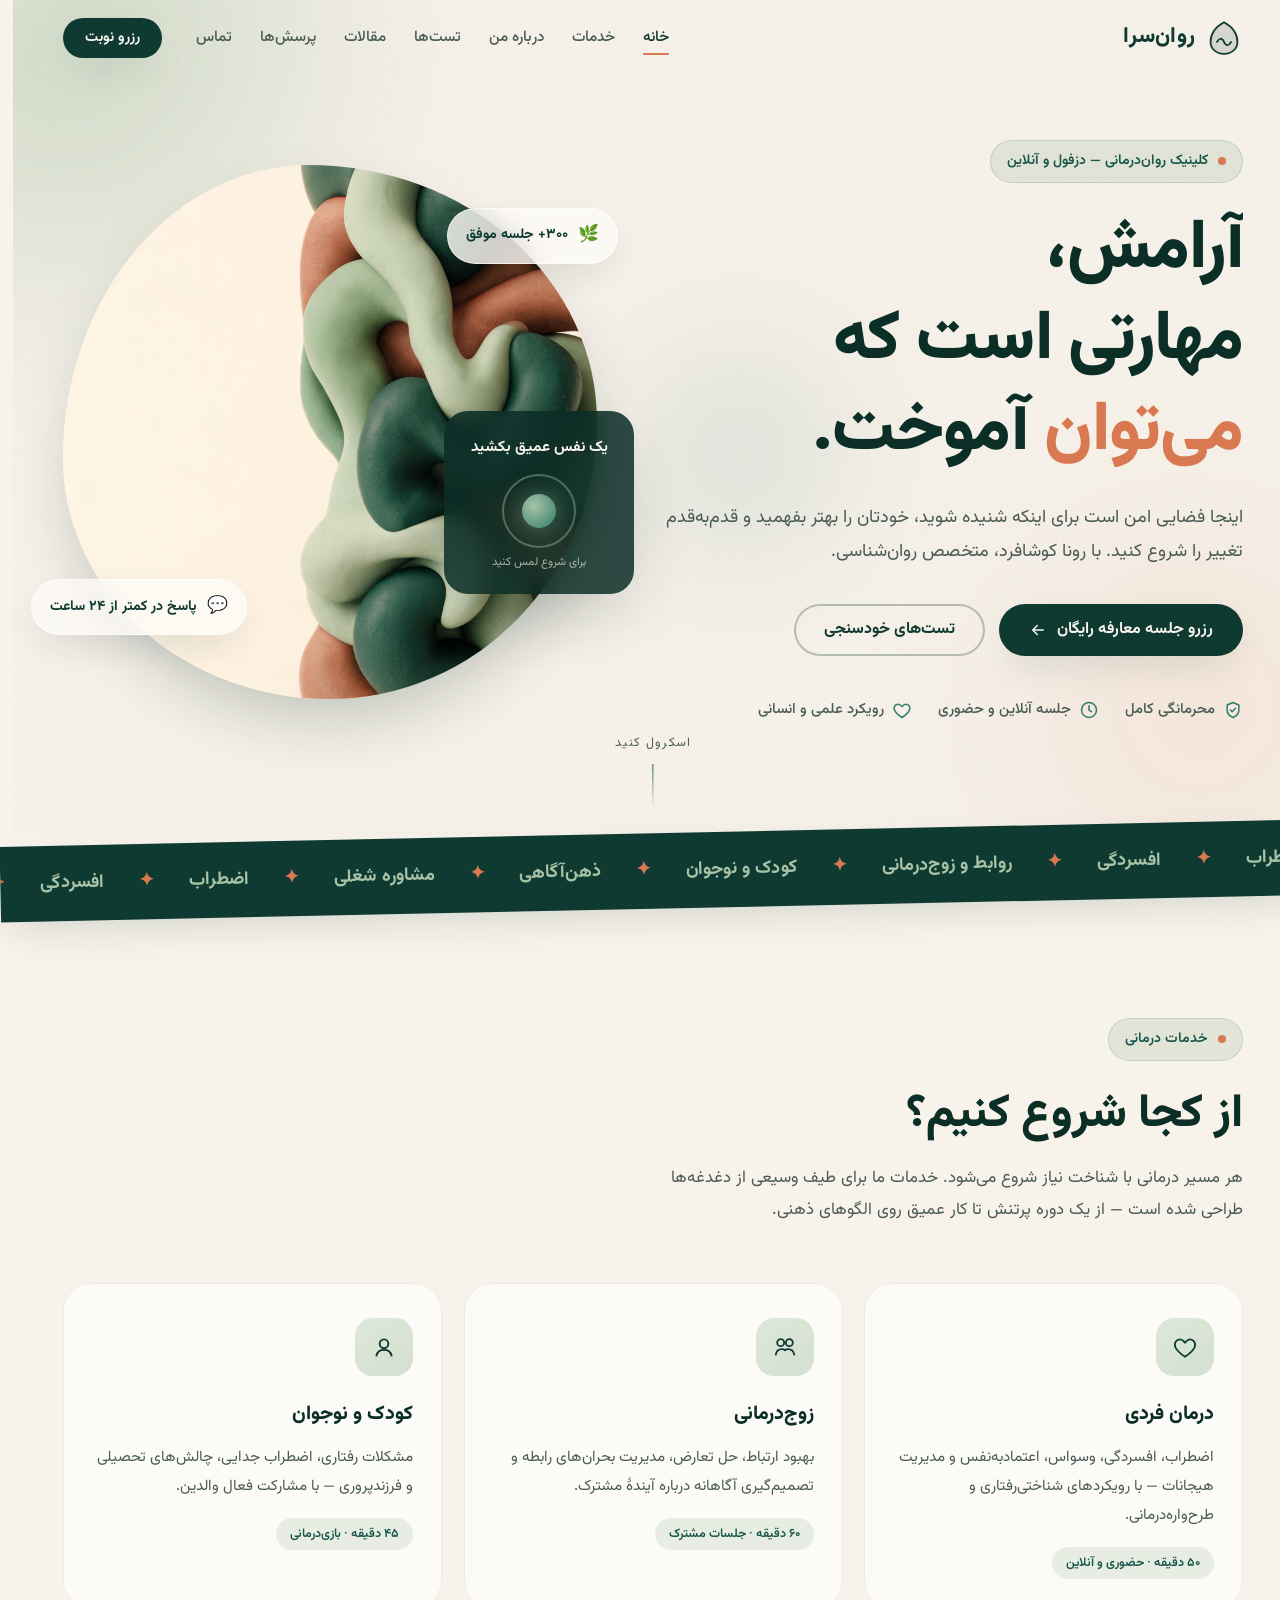
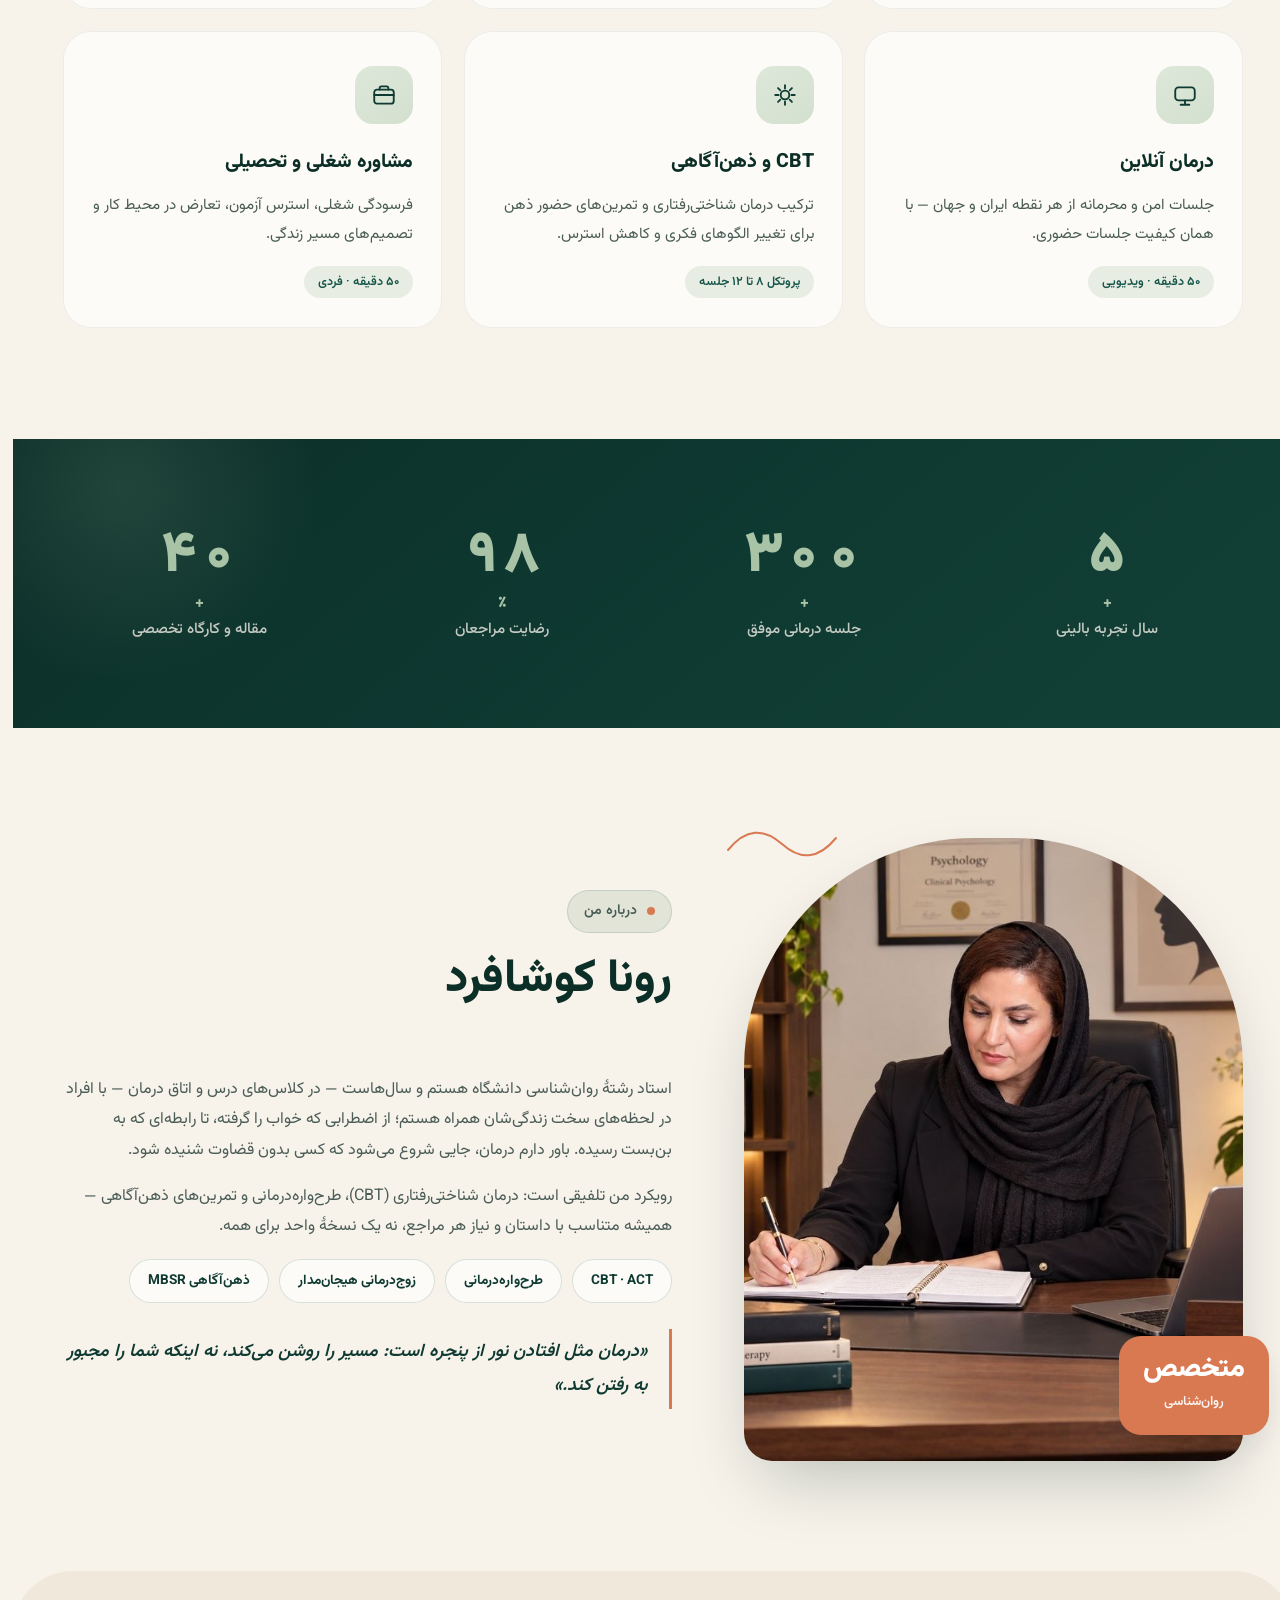
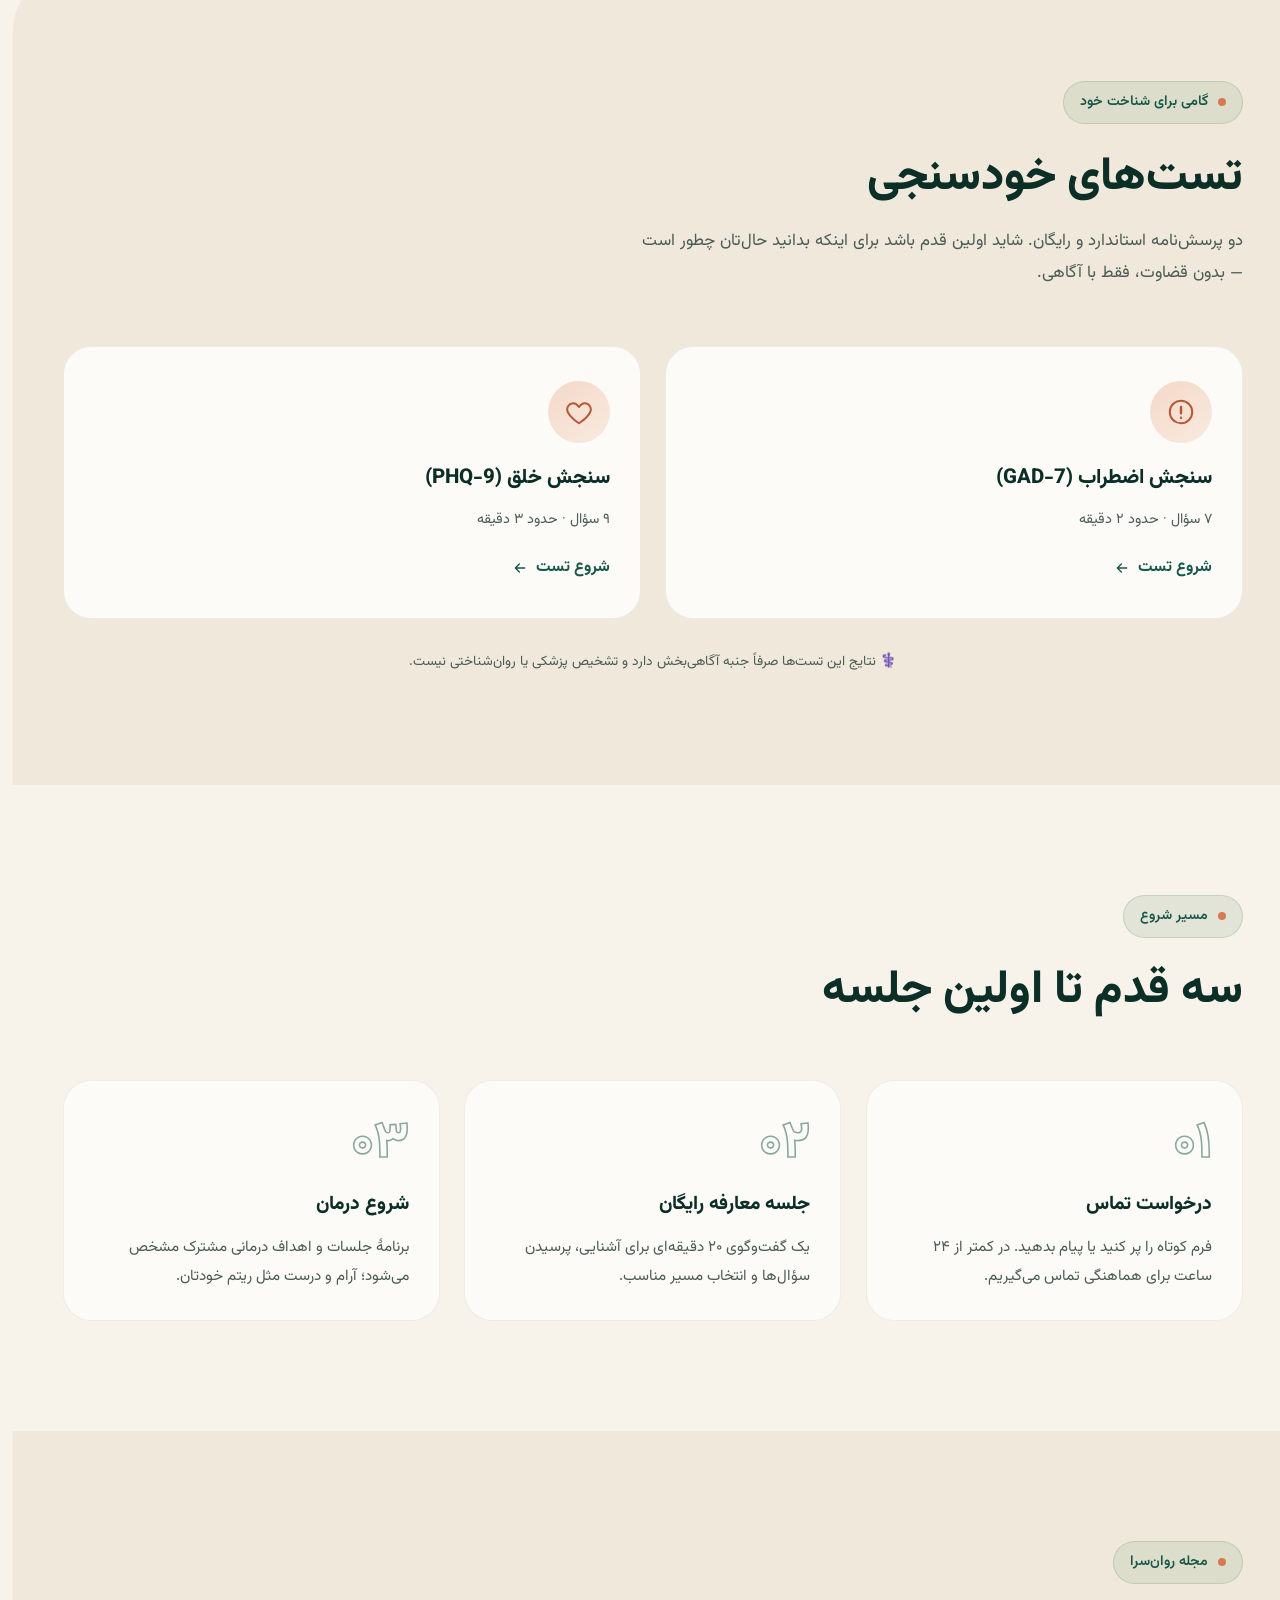
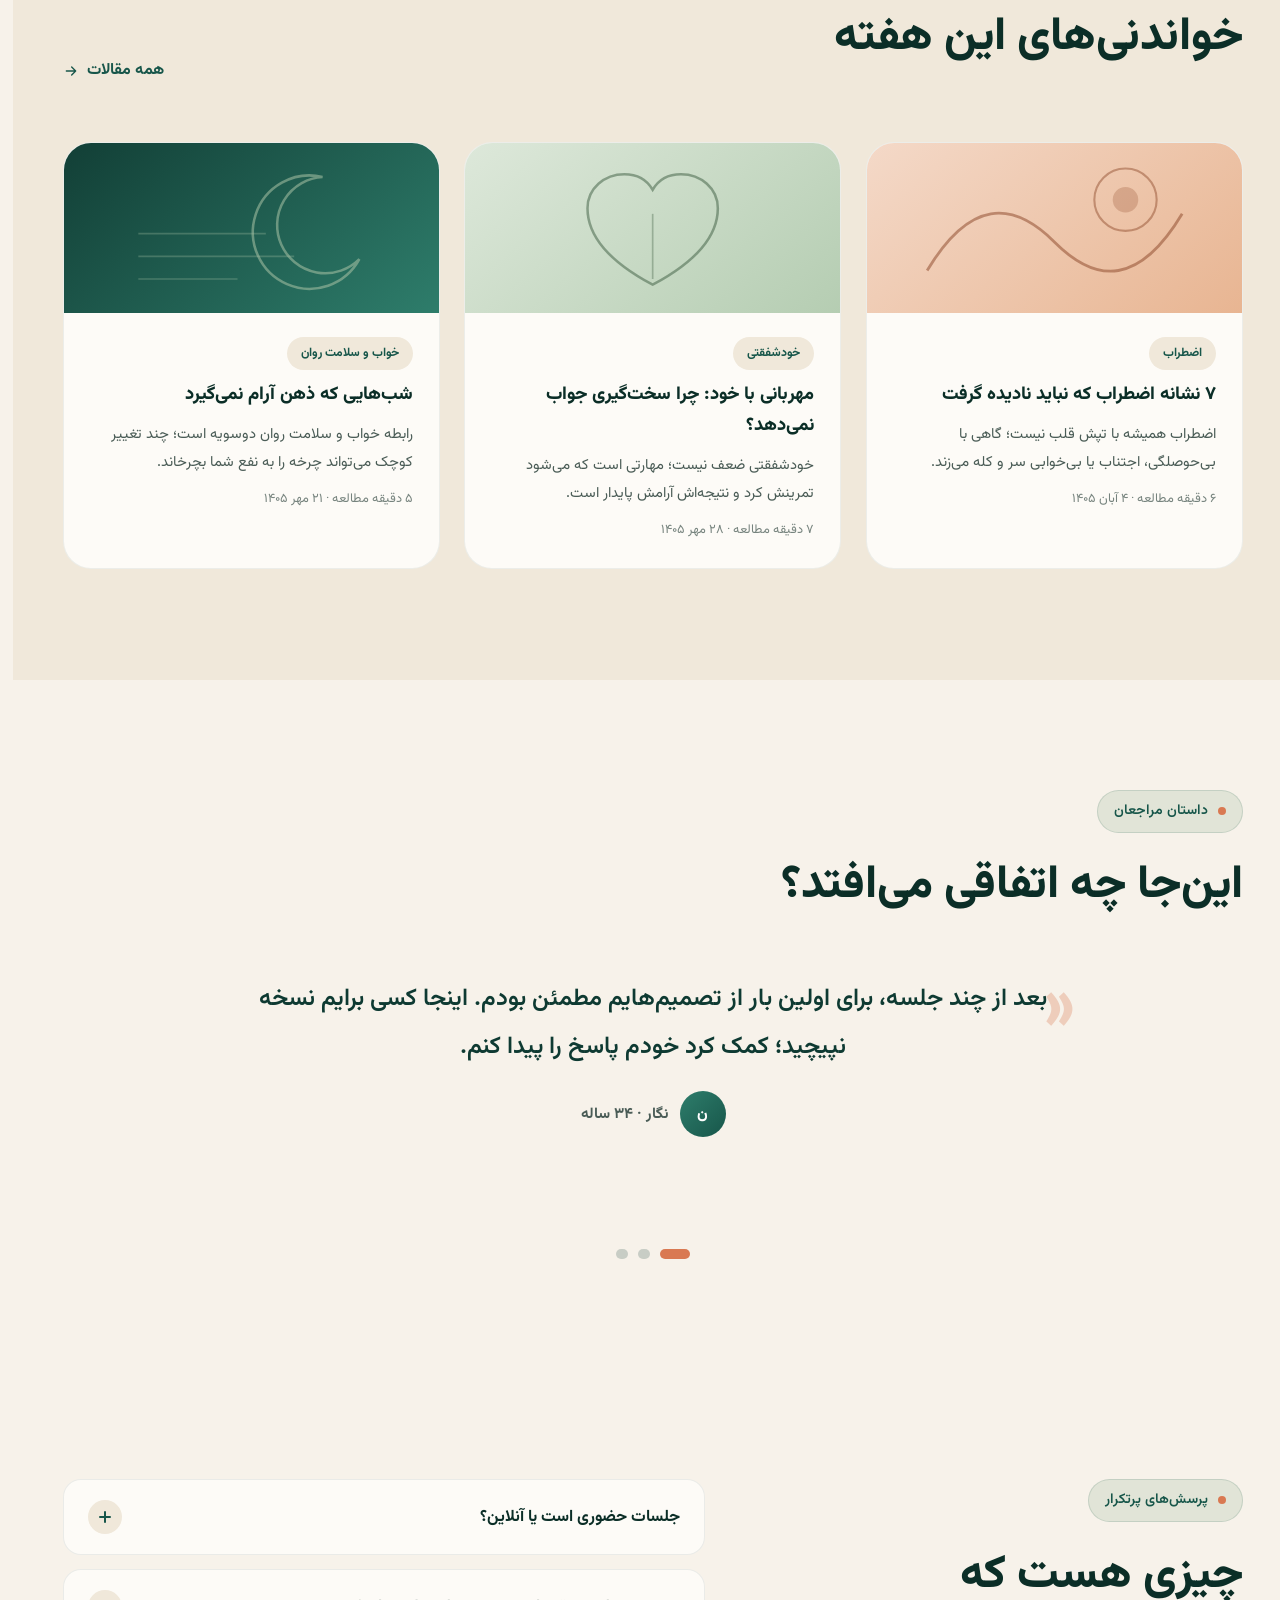
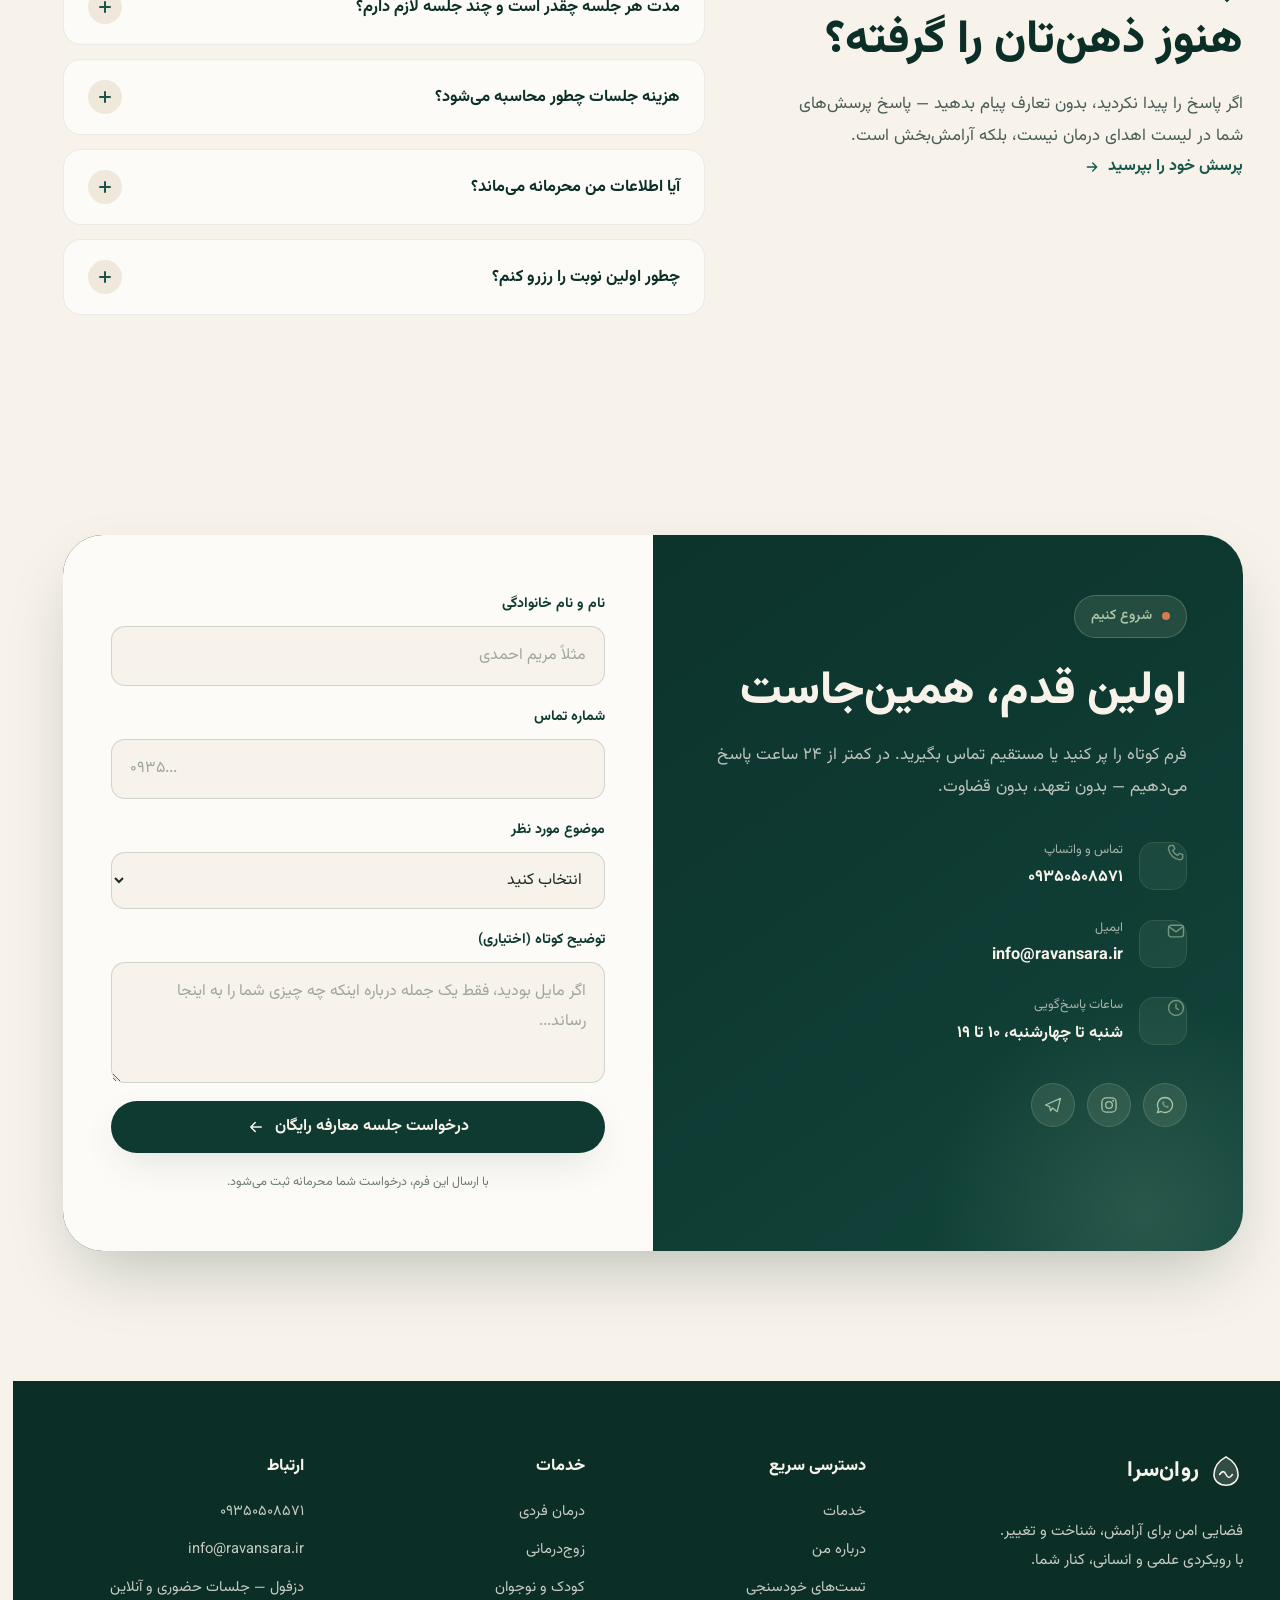
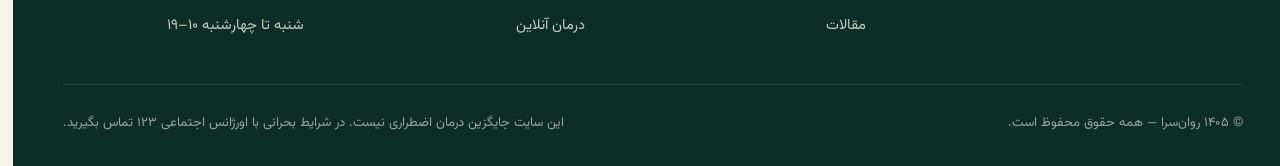
==== commit 15f82051: "fix og:image absolute url" ====
--- a/index.html
+++ b/index.html
@@ -8,7 +8,7 @@
   <meta property="og:title" content="روان‌سرا | کلینیک روان‌درمانی">
   <meta property="og:description" content="آرامش، مهارتی است که می‌توان آموخت. درمان فردی، زوج‌درمانی و مشاوره آنلاین.">
   <meta property="og:type" content="website">
-  <meta property="og:image" content="assets/img/hero.jpg">
+  <meta property="og:image" content="https://ravansara.github.io/ravansara/assets/img/hero.jpg">
   <link rel="icon" type="image/svg+xml" href="assets/img/favicon.svg">
   <link rel="stylesheet" href="assets/css/style.css">
   <script type="application/ld+json">
--- a/assets/css/style.css
+++ b/assets/css/style.css
@@ -0,0 +1,1080 @@
+/* ═══════════════════════════════════════════════════════════
+   روان‌سرا — سیستم طراحی
+   پالت درمانی · وزیرمتن متغیر · موشن هدفمند ۲۰۲۶
+   ═══════════════════════════════════════════════════════════ */
+
+@font-face {
+  font-family: 'Vazirmatn';
+  src: url('../fonts/Vazirmatn-Variable.woff2') format('woff2-variations');
+  font-weight: 100 900;
+  font-style: normal;
+  font-display: swap;
+}
+
+:root {
+  /* پالت */
+  --cream:        #F7F2EA;
+  --cream-2:      #F0E8DA;
+  --paper:        #FDFBF7;
+  --ink:          #1C2B27;
+  --ink-soft:     #4A5C56;
+  --green-950:    #0B2E27;
+  --green-900:    #0E3A32;
+  --green-700:    #17564A;
+  --green-500:    #2E7D6B;
+  --sage:         #A9C3A6;
+  --sage-soft:    #DDE8DA;
+  --terra:        #D97952;
+  --terra-deep:   #B65A36;
+  --terra-soft:   #F4D9C8;
+  --amber:        #D9A441;
+
+  /* روابط */
+  --radius-lg: 28px;
+  --radius-md: 20px;
+  --radius-sm: 12px;
+  --shadow-1: 0 2px 10px rgba(14, 58, 50, .06);
+  --shadow-2: 0 14px 40px -12px rgba(14, 58, 50, .18);
+  --shadow-3: 0 30px 70px -20px rgba(11, 46, 39, .28);
+  --ease-out: cubic-bezier(.22, 1, .36, 1);
+  --ease-spring: cubic-bezier(.34, 1.56, .64, 1);
+  --header-h: 76px;
+
+  --container: 1180px;
+}
+
+/* ─── ریست ─── */
+*, *::before, *::after { box-sizing: border-box; }
+* { margin: 0; }
+
+[hidden] { display: none !important; }
+
+html {
+  scroll-behavior: smooth;
+  scroll-padding-top: calc(var(--header-h) + 16px);
+}
+
+body {
+  font-family: 'Vazirmatn', 'Segoe UI', Tahoma, sans-serif;
+  font-weight: 400;
+  background: var(--cream);
+  color: var(--ink);
+  line-height: 1.9;
+  overflow-x: hidden;
+  -webkit-font-smoothing: antialiased;
+  text-rendering: optimizeLegibility;
+}
+
+img { max-width: 100%; display: block; }
+a { color: inherit; text-decoration: none; }
+ul, ol { padding: 0; list-style: none; }
+button { font: inherit; color: inherit; background: none; border: 0; cursor: pointer; }
+input, select, textarea { font: inherit; }
+
+.container {
+  width: min(100% - 40px, var(--container));
+  margin-inline: auto;
+}
+
+::selection { background: var(--sage-soft); color: var(--green-900); }
+
+/* ─── دسترسی ─── */
+.skip-link {
+  position: fixed; top: -60px; right: 16px; z-index: 200;
+  background: var(--green-900); color: var(--cream);
+  padding: 10px 18px; border-radius: 0 0 12px 12px;
+  transition: top .3s var(--ease-out);
+}
+.skip-link:focus { top: 0; }
+
+:focus-visible {
+  outline: 2.5px solid var(--terra);
+  outline-offset: 3px;
+  border-radius: 4px;
+}
+
+/* ═══════════ پیش‌بارگذار ═══════════ */
+.preloader {
+  position: fixed; inset: 0; z-index: 300;
+  display: grid; place-items: center;
+  background: var(--green-950);
+  color: var(--cream);
+  transition: opacity .6s ease, visibility .6s;
+}
+.preloader__mark { display: grid; place-items: center; gap: 8px; color: var(--sage); }
+.preloader__leaf { stroke-dasharray: 200; stroke-dashoffset: 200; animation: draw 1.6s var(--ease-out) forwards; }
+.preloader__wave { stroke-dasharray: 60; stroke-dashoffset: 60; animation: draw 1.4s .5s var(--ease-out) forwards; }
+@keyframes draw { to { stroke-dashoffset: 0; } }
+.preloader__text {
+  font-weight: 700; letter-spacing: .04em; opacity: 0;
+  animation: fadeUp .8s .9s var(--ease-out) forwards;
+}
+@keyframes fadeUp { from { opacity: 0; transform: translateY(10px); } to { opacity: 1; transform: none; } }
+
+body.is-loading { overflow: hidden; }
+body.is-ready .preloader { opacity: 0; visibility: hidden; }
+
+/* ═══════════ نوار پیشرفت ═══════════ */
+.scroll-progress {
+  position: fixed; top: 0; right: 0; left: 0; height: 3px;
+  z-index: 150; background: transparent; pointer-events: none;
+}
+.scroll-progress span {
+  display: block; height: 100%; width: 0;
+  background: linear-gradient(to left, var(--terra), var(--green-500));
+  border-radius: 0 0 0 4px;
+  transition: width .12s linear;
+}
+
+/* ═══════════ هدر ═══════════ */
+.site-header {
+  position: fixed; top: 0; right: 0; left: 0; z-index: 100;
+  transition: background .35s ease, box-shadow .35s ease, backdrop-filter .35s ease;
+}
+.site-header.is-scrolled {
+  background: rgba(247, 242, 234, .78);
+  -webkit-backdrop-filter: blur(16px) saturate(1.4);
+  backdrop-filter: blur(16px) saturate(1.4);
+  box-shadow: 0 1px 0 rgba(14, 58, 50, .08), 0 10px 30px -18px rgba(14, 58, 50, .25);
+}
+.header__inner {
+  display: flex; align-items: center; justify-content: space-between;
+  height: var(--header-h);
+}
+
+.brand { display: inline-flex; align-items: center; gap: 10px; color: var(--green-900); }
+.brand__mark { transition: transform .5s var(--ease-spring); }
+.brand:hover .brand__mark { transform: rotate(-8deg) scale(1.06); }
+.brand__name { font-size: 1.35rem; font-weight: 800; letter-spacing: .01em; }
+.brand--light { color: var(--cream); }
+
+.nav { display: flex; align-items: center; gap: 22px; }
+.nav__list { display: flex; gap: 4px; }
+.nav__link {
+  position: relative; padding: 8px 12px; font-size: .95rem; font-weight: 500;
+  color: var(--ink-soft); border-radius: 10px;
+  transition: color .25s ease;
+}
+.nav__link::after {
+  content: ''; position: absolute; bottom: 2px; right: 12px; left: 12px; height: 2px;
+  background: var(--terra); border-radius: 2px;
+  transform: scaleX(0); transform-origin: right;
+  transition: transform .3s var(--ease-out);
+}
+.nav__link:hover, .nav__link.is-active { color: var(--green-900); }
+.nav__link:hover::after, .nav__link.is-active::after { transform: scaleX(1); }
+
+.nav__toggle {
+  display: none; flex-direction: column; gap: 5px; padding: 8px;
+}
+.nav__toggle span {
+  width: 24px; height: 2.5px; border-radius: 2px;
+  background: var(--green-900);
+  transition: transform .3s var(--ease-out), opacity .3s;
+}
+.nav__toggle[aria-expanded="true"] span:nth-child(1) { transform: translateY(7.5px) rotate(45deg); }
+.nav__toggle[aria-expanded="true"] span:nth-child(2) { opacity: 0; }
+.nav__toggle[aria-expanded="true"] span:nth-child(3) { transform: translateY(-7.5px) rotate(-45deg); }
+
+.mobile-menu {
+  display: none;
+  background: rgba(247, 242, 234, .97);
+  -webkit-backdrop-filter: blur(18px);
+  backdrop-filter: blur(18px);
+  border-top: 1px solid rgba(14, 58, 50, .08);
+  padding: 18px 24px 26px;
+}
+.mobile-menu__list { display: grid; gap: 2px; }
+.mobile-menu__list a {
+  display: block; padding: 12px 8px; font-weight: 600;
+  border-radius: 12px; transition: background .2s;
+}
+.mobile-menu__list a:hover { background: var(--sage-soft); }
+.mobile-menu__cta { margin-top: 14px; width: 100%; text-align: center; }
+
+/* ═══════════ دکمه‌ها ═══════════ */
+.btn {
+  display: inline-flex; align-items: center; justify-content: center; gap: 10px;
+  padding: 15px 30px; border-radius: 999px;
+  font-weight: 700; font-size: 1rem; line-height: 1.4;
+  position: relative; overflow: hidden; isolation: isolate;
+  transition: transform .35s var(--ease-spring), box-shadow .35s ease, background .3s, color .3s;
+}
+.btn:hover { transform: translateY(-2.5px); }
+.btn:active { transform: translateY(0) scale(.98); }
+
+.btn--solid {
+  background: var(--green-900); color: var(--cream);
+  box-shadow: var(--shadow-2);
+}
+.btn--solid::before {
+  content: ''; position: absolute; inset: 0; z-index: -1;
+  background: linear-gradient(120deg, var(--green-700), var(--green-500));
+  opacity: 0; transition: opacity .35s ease;
+}
+.btn--solid:hover::before { opacity: 1; }
+.btn--solid:hover { box-shadow: 0 20px 44px -14px rgba(23, 86, 74, .55); }
+
+.btn--ghost {
+  background: transparent; color: var(--green-900);
+  box-shadow: inset 0 0 0 2px rgba(14, 58, 50, .28);
+}
+.btn--ghost:hover { background: rgba(169, 195, 166, .22); box-shadow: inset 0 0 0 2px var(--green-700); }
+
+.btn--sm { padding: 10px 22px; font-size: .9rem; }
+.btn--wide { width: 100%; }
+
+/* ═══════════ هیرو ═══════════ */
+.hero {
+  position: relative;
+  padding: calc(var(--header-h) + 64px) 0 110px;
+  min-height: 92vh;
+  display: flex; align-items: center;
+}
+.hero__bg { position: absolute; inset: 0; overflow: hidden; z-index: -1; }
+.grain {
+  position: absolute; inset: 0; opacity: .5; mix-blend-mode: multiply;
+  background-image: url("data:image/svg+xml,%3Csvg xmlns='http://www.w3.org/2000/svg' width='140' height='140'%3E%3Cfilter id='n'%3E%3CfeTurbulence type='fractalNoise' baseFrequency='.9' numOctaves='2'/%3E%3CfeColorMatrix values='0 0 0 0 0 0 0 0 0 0 0 0 0 0 0 0 0 0 .03 0'/%3E%3C/filter%3E%3Crect width='140' height='140' filter='url(%23n)'/%3E%3C/svg%3E");
+}
+
+.blob {
+  position: absolute; border-radius: 58% 42% 55% 45% / 52% 55% 45% 48%;
+  filter: blur(60px); opacity: .55;
+  animation: blobMorph 22s ease-in-out infinite alternate;
+}
+.blob--1 { width: 560px; height: 560px; top: -140px; left: -120px; background: radial-gradient(circle at 30% 30%, var(--sage), transparent 65%); }
+.blob--2 { width: 480px; height: 480px; bottom: -160px; right: -100px; background: radial-gradient(circle at 60% 40%, var(--terra-soft), transparent 62%); animation-delay: -7s; }
+.blob--3 { width: 340px; height: 340px; top: 34%; right: 30%; background: radial-gradient(circle at 50% 50%, rgba(46, 125, 107, .5), transparent 60%); animation-delay: -13s; opacity: .35; }
+@keyframes blobMorph {
+  0%   { border-radius: 58% 42% 55% 45% / 52% 55% 45% 48%; transform: translate(0,0) rotate(0deg) scale(1); }
+  33%  { border-radius: 45% 55% 48% 52% / 55% 45% 52% 48%; transform: translate(-40px, 30px) rotate(12deg) scale(1.08); }
+  66%  { border-radius: 52% 48% 42% 58% / 48% 52% 55% 45%; transform: translate(30px, -26px) rotate(-8deg) scale(.96); }
+  100% { border-radius: 58% 42% 55% 45% / 52% 55% 45% 48%; transform: translate(-18px, 14px) rotate(5deg) scale(1.04); }
+}
+
+.hero__grid {
+  display: grid; grid-template-columns: 1.05fr .95fr;
+  gap: 56px; align-items: center;
+}
+
+.eyebrow {
+  display: inline-flex; align-items: center; gap: 10px;
+  font-size: .88rem; font-weight: 600; color: var(--green-700);
+  background: rgba(169, 195, 166, .28);
+  border: 1px solid rgba(23, 86, 74, .14);
+  padding: 7px 16px; border-radius: 999px;
+  margin-bottom: 22px;
+}
+.eyebrow__dot {
+  width: 8px; height: 8px; border-radius: 50%; background: var(--terra);
+  animation: pulseDot 2.2s ease-in-out infinite;
+}
+@keyframes pulseDot { 0%,100% { transform: scale(1); box-shadow: 0 0 0 0 rgba(217,121,82,.45);} 50% { transform: scale(1.25); box-shadow: 0 0 0 7px rgba(217,121,82,0);} }
+.eyebrow--light { color: var(--sage); background: rgba(169,195,166,.14); border-color: rgba(169,195,166,.3); }
+
+.hero__title {
+  font-size: clamp(2.5rem, 5.4vw, 4.3rem);
+  font-weight: 850;
+  line-height: 1.32;
+  letter-spacing: -.01em;
+  margin-bottom: 24px;
+  color: var(--green-950);
+}
+.hero__title .line { display: block; overflow: hidden; }
+.hero__title .line__inner {
+  display: inline-block;
+  transform: translateY(110%);
+  animation: lineUp 1s var(--ease-out) forwards;
+}
+.hero__title .line:nth-child(1) .line__inner { animation-delay: .15s; }
+.hero__title .line:nth-child(2) .line__inner { animation-delay: .28s; }
+.hero__title .line:nth-child(3) .line__inner { animation-delay: .41s; }
+@keyframes lineUp { to { transform: translateY(0); } }
+
+/* تایپوگرافی متحرک — وزن فونت متغیر */
+.kinetic {
+  font-style: normal;
+  color: var(--terra);
+  animation: kineticWeight 5s ease-in-out infinite;
+}
+@keyframes kineticWeight {
+  0%, 100% { font-weight: 300; letter-spacing: 0; }
+  50%      { font-weight: 900; letter-spacing: .015em; }
+}
+
+.hero__lead {
+  font-size: 1.13rem; color: var(--ink-soft);
+  max-width: 34em; margin-bottom: 34px;
+}
+.hero__actions { display: flex; flex-wrap: wrap; gap: 14px; margin-bottom: 40px; }
+
+.hero__trust { display: flex; flex-wrap: wrap; gap: 8px 26px; color: var(--ink-soft); font-size: .92rem; font-weight: 500; }
+.hero__trust li { display: inline-flex; align-items: center; gap: 8px; }
+.hero__trust svg { color: var(--green-500); flex-shrink: 0; }
+
+.hero__visual { position: relative; }
+.hero__frame {
+  border-radius: 46% 54% 50% 50% / 55% 48% 52% 45%;
+  overflow: hidden;
+  box-shadow: var(--shadow-3);
+  animation: blobMorph 18s ease-in-out infinite alternate;
+  aspect-ratio: 1;
+}
+.hero__frame img { width: 100%; height: 100%; object-fit: cover; transform: scale(1.04); }
+
+.hero__chip {
+  position: absolute; display: inline-flex; align-items: center; gap: 10px;
+  background: rgba(253, 251, 247, .82);
+  -webkit-backdrop-filter: blur(12px); backdrop-filter: blur(12px);
+  border: 1px solid rgba(255,255,255,.6);
+  box-shadow: var(--shadow-2);
+  padding: 11px 18px; border-radius: 999px;
+  font-size: .88rem; font-weight: 700; color: var(--green-900);
+  animation: floaty 6s ease-in-out infinite;
+}
+.hero__chip--a { top: 8%; right: -4%; }
+.hero__chip--b { bottom: 12%; left: -6%; animation-delay: -3s; }
+.hero__chip-icon { font-size: 1.05rem; }
+@keyframes floaty { 0%,100% { transform: translateY(0); } 50% { transform: translateY(-12px); } }
+
+/* تمرین تنفس */
+.breath-card {
+  position: absolute; top: 46%; right: -7%;
+  display: grid; justify-items: center; gap: 4px;
+  background: rgba(11, 46, 39, .86);
+  -webkit-backdrop-filter: blur(10px); backdrop-filter: blur(10px);
+  color: var(--cream);
+  padding: 20px 26px; border-radius: 24px;
+  box-shadow: var(--shadow-3);
+  width: 190px;
+  transition: transform .4s var(--ease-spring), background .3s;
+}
+.breath-card:hover { transform: translateY(-4px) scale(1.02); background: rgba(11, 46, 39, .95); }
+.breath-card__label { font-size: .95rem; font-weight: 700; min-height: 2.2em; display: grid; place-items: center; text-align: center; }
+.breath-card__hint { font-size: .72rem; opacity: .65; }
+.breath-orb { position: relative; width: 74px; height: 74px; display: grid; place-items: center; margin-top: 6px; }
+.breath-orb__ring {
+  position: absolute; inset: 0; border-radius: 50%;
+  border: 2px solid rgba(169, 195, 166, .4);
+}
+.breath-orb__core {
+  width: 34px; height: 34px; border-radius: 50%;
+  background: radial-gradient(circle at 35% 35%, var(--sage), var(--green-500));
+  box-shadow: 0 0 24px rgba(169, 195, 166, .5);
+  transition: transform 4s var(--ease-out);
+}
+.breath-card.is-active .breath-orb__core { animation: breathe 14s ease-in-out infinite; }
+.breath-card.is-active .breath-orb__ring { animation: breatheRing 14s ease-in-out infinite; }
+@keyframes breathe {
+  0%      { transform: scale(.55); }  /* شروع */
+  28.5%   { transform: scale(1.35); } /* دم ۴ث */
+  42.8%   { transform: scale(1.35); } /* نگه ۲ث */
+  71.4%   { transform: scale(.55); }  /* بازدم ۴ث */
+  85.7%   { transform: scale(.55); }
+  100%    { transform: scale(.55); }
+}
+@keyframes breatheRing {
+  0%, 100% { transform: scale(1); opacity: .4; }
+  42.8%    { transform: scale(1.5); opacity: .1; }
+}
+
+.hero__scroll {
+  position: absolute; bottom: 26px; right: 50%; transform: translateX(50%);
+  display: grid; justify-items: center; gap: 8px;
+  font-size: .78rem; color: var(--ink-soft); letter-spacing: .1em;
+}
+.hero__scroll-line {
+  width: 1.5px; height: 44px; border-radius: 2px;
+  background: linear-gradient(var(--green-700), transparent);
+  position: relative; overflow: hidden;
+}
+.hero__scroll-line::after {
+  content: ''; position: absolute; top: -50%; right: 0; width: 100%; height: 50%;
+  background: var(--terra);
+  animation: scrollHint 1.8s ease-in-out infinite;
+}
+@keyframes scrollHint { to { top: 110%; } }
+
+/* ═══════════ نوار متحرک ═══════════ */
+.marquee {
+  background: var(--green-900); color: var(--sage);
+  padding: 20px 0; overflow: hidden;
+  transform: rotate(-1.2deg) scale(1.02);
+  box-shadow: var(--shadow-2);
+}
+.marquee__track {
+  display: flex; align-items: center; gap: 34px;
+  width: max-content;
+  animation: marquee 30s linear infinite;
+}
+.marquee:hover .marquee__track { animation-play-state: paused; }
+.marquee__track span { font-size: 1.12rem; font-weight: 700; white-space: nowrap; }
+.marquee__dot { color: var(--terra); font-size: .9rem; }
+@keyframes marquee { to { transform: translateX(50%); } }
+
+/* ═══════════ بخش‌ها ═══════════ */
+.section { padding: 110px 0; position: relative; }
+.section__head { max-width: 620px; margin-bottom: 56px; }
+.section__head--between {
+  max-width: none;
+  display: flex; align-items: flex-end; justify-content: space-between; gap: 20px;
+}
+.section__title {
+  font-size: clamp(1.9rem, 3.6vw, 2.9rem);
+  font-weight: 800; line-height: 1.4; color: var(--green-950);
+  margin-bottom: 16px;
+}
+.section__lead { color: var(--ink-soft); font-size: 1.05rem; max-width: 36em; }
+
+.link-arrow {
+  display: inline-flex; align-items: center; gap: 8px;
+  font-weight: 700; color: var(--green-700);
+  transition: gap .3s var(--ease-out), color .3s;
+}
+.link-arrow:hover { gap: 14px; color: var(--terra); }
+
+/* ═══════════ خدمات ═══════════ */
+.services__grid {
+  display: grid; grid-template-columns: repeat(3, 1fr); gap: 22px;
+}
+.service-card {
+  background: var(--paper);
+  border: 1px solid rgba(14, 58, 50, .07);
+  border-radius: var(--radius-lg);
+  padding: 34px 28px 30px;
+  position: relative; overflow: hidden;
+  transition: transform .45s var(--ease-spring), box-shadow .45s ease, border-color .3s;
+}
+.service-card::after {
+  content: ''; position: absolute; top: -70px; left: -70px;
+  width: 180px; height: 180px; border-radius: 50%;
+  background: radial-gradient(circle, rgba(169,195,166,.4), transparent 70%);
+  opacity: 0; transform: scale(.6);
+  transition: opacity .45s ease, transform .45s var(--ease-out);
+}
+.service-card:hover {
+  transform: translateY(-9px) rotate(-.5deg);
+  box-shadow: var(--shadow-2);
+  border-color: rgba(23, 86, 74, .16);
+}
+.service-card:hover::after { opacity: 1; transform: scale(1); }
+
+.service-card__icon {
+  width: 58px; height: 58px; border-radius: 18px;
+  display: grid; place-items: center;
+  background: linear-gradient(145deg, var(--sage-soft), rgba(169,195,166,.5));
+  color: var(--green-900);
+  margin-bottom: 20px;
+  transition: transform .45s var(--ease-spring), background .3s, color .3s;
+}
+.service-card:hover .service-card__icon {
+  transform: rotate(-8deg) scale(1.1);
+  background: linear-gradient(145deg, var(--green-900), var(--green-700));
+  color: var(--cream);
+}
+.service-card h3 { font-size: 1.22rem; font-weight: 800; margin-bottom: 10px; color: var(--green-950); }
+.service-card p { font-size: .95rem; color: var(--ink-soft); margin-bottom: 18px; }
+.service-card__tag {
+  font-size: .78rem; font-weight: 600; color: var(--green-700);
+  background: rgba(169, 195, 166, .25);
+  padding: 6px 14px; border-radius: 999px;
+}
+
+/* ═══════════ آمار ═══════════ */
+.stats {
+  background: linear-gradient(140deg, var(--green-950), var(--green-900) 55%, #123F36);
+  color: var(--cream);
+  padding: 84px 0;
+  position: relative; overflow: hidden;
+}
+.stats::before {
+  content: ''; position: absolute; width: 420px; height: 420px; border-radius: 50%;
+  background: radial-gradient(circle, rgba(169,195,166,.14), transparent 65%);
+  top: -160px; left: -100px;
+}
+.stats__grid {
+  display: grid; grid-template-columns: repeat(4, 1fr); gap: 30px;
+  text-align: center;
+}
+.stat { display: grid; gap: 2px; justify-items: center; }
+.stat__num, .stat__suffix {
+  font-size: clamp(2.4rem, 4.6vw, 3.6rem); font-weight: 900; line-height: 1.2;
+  color: var(--sage);
+  font-variant-numeric: tabular-nums;
+}
+.stat__suffix { display: inline; font-size: inherit; }
+.stat__label { font-size: .95rem; opacity: .78; font-weight: 500; }
+
+/* ═══════════ درباره من ═══════════ */
+.about__grid {
+  display: grid; grid-template-columns: .9fr 1.1fr;
+  gap: 72px; align-items: center;
+}
+.about__media { position: relative; }
+.about__arch {
+  border-radius: 230px 230px var(--radius-lg) var(--radius-lg);
+  overflow: hidden; box-shadow: var(--shadow-3);
+  aspect-ratio: 4/5;
+}
+.about__arch img { width: 100%; height: 100%; object-fit: cover; transition: transform 1.2s var(--ease-out); }
+.about__media:hover .about__arch img { transform: scale(1.045); }
+.about__badge {
+  position: absolute; bottom: 26px; right: -26px;
+  background: var(--terra); color: #fff;
+  border-radius: 22px; padding: 18px 24px; text-align: center;
+  box-shadow: var(--shadow-2);
+  animation: floaty 5.5s ease-in-out infinite;
+}
+.about__badge strong { display: block; font-size: 1.7rem; font-weight: 900; line-height: 1.2; }
+.about__badge span { font-size: .82rem; font-weight: 600; opacity: .92; }
+.about__squiggle {
+  position: absolute; top: -34px; left: -20px; width: 120px; color: var(--terra);
+  animation: floaty 7s ease-in-out infinite;
+}
+.about__role { color: var(--terra-deep); font-weight: 700; margin-bottom: 18px; }
+.about__copy p { color: var(--ink-soft); margin-bottom: 16px; max-width: 40em; }
+.about__chips { display: flex; flex-wrap: wrap; gap: 10px; margin: 10px 0 26px; }
+.about__chips li {
+  font-size: .85rem; font-weight: 700; color: var(--green-900);
+  background: var(--paper); border: 1.5px solid rgba(23, 86, 74, .16);
+  padding: 8px 18px; border-radius: 999px;
+  transition: background .3s, transform .3s var(--ease-spring);
+}
+.about__chips li:hover { background: var(--sage-soft); transform: translateY(-3px); }
+.about__quote {
+  border-right: 3.5px solid var(--terra);
+  padding: 6px 22px 6px 0;
+  font-size: 1.12rem; font-weight: 600; font-style: italic;
+  color: var(--green-900);
+}
+
+/* ═══════════ تست‌ها ═══════════ */
+.tests { background: var(--cream-2); border-radius: 60px 60px 0 0; }
+.tests__grid {
+  display: grid; grid-template-columns: 1fr 1fr; gap: 24px;
+  margin-bottom: 30px;
+}
+.test-card {
+  text-align: right;
+  background: var(--paper);
+  border: 1.5px solid rgba(14, 58, 50, .08);
+  border-radius: var(--radius-lg);
+  padding: 34px 30px;
+  display: grid; gap: 8px; justify-items: start;
+  position: relative; overflow: hidden;
+  transition: transform .45s var(--ease-spring), box-shadow .45s, border-color .3s;
+}
+.test-card::before {
+  content: ''; position: absolute; inset-inline-start: 0; top: 0; bottom: 0; width: 5px;
+  background: linear-gradient(var(--terra), var(--amber));
+  transform: scaleY(0); transform-origin: top;
+  transition: transform .4s var(--ease-out);
+}
+.test-card:hover { transform: translateY(-8px); box-shadow: var(--shadow-2); border-color: rgba(23,86,74,.2); }
+.test-card:hover::before { transform: scaleY(1); }
+.test-card__icon {
+  width: 62px; height: 62px; border-radius: 50%;
+  display: grid; place-items: center;
+  background: linear-gradient(145deg, var(--terra-soft), rgba(244,217,200,.5));
+  color: var(--terra-deep);
+  margin-bottom: 8px;
+  transition: transform .45s var(--ease-spring);
+}
+.test-card:hover .test-card__icon { transform: scale(1.1) rotate(-6deg); }
+.test-card__title { font-size: 1.28rem; font-weight: 800; color: var(--green-950); }
+.test-card__desc { font-size: .9rem; color: var(--ink-soft); }
+.test-card__go {
+  display: inline-flex; align-items: center; gap: 8px;
+  font-weight: 700; color: var(--green-700); margin-top: 12px;
+  transition: gap .3s var(--ease-out);
+}
+.test-card:hover .test-card__go { gap: 14px; }
+
+.tests__note { text-align: center; font-size: .85rem; color: var(--ink-soft); opacity: .8; }
+
+/* پنل کوئیز */
+.quiz {
+  background: var(--paper);
+  border: 1.5px solid rgba(14, 58, 50, .1);
+  border-radius: var(--radius-lg);
+  padding: 34px;
+  box-shadow: var(--shadow-2);
+  margin-bottom: 26px;
+  animation: quizIn .5s var(--ease-out);
+}
+@keyframes quizIn { from { opacity: 0; transform: translateY(26px) scale(.98); } to { opacity: 1; transform: none; } }
+.quiz__top { display: grid; gap: 12px; margin-bottom: 26px; }
+.quiz__close {
+  justify-self: end;
+  width: 40px; height: 40px; border-radius: 50%;
+  display: grid; place-items: center;
+  background: var(--cream-2); color: var(--ink-soft);
+  font-size: 1.05rem;
+  transition: background .25s, transform .3s var(--ease-spring), color .25s;
+}
+.quiz__close:hover { background: var(--terra-soft); color: var(--terra-deep); transform: rotate(90deg); }
+.quiz__meta { display: flex; justify-content: space-between; align-items: baseline; }
+.quiz__name { font-weight: 800; font-size: 1.15rem; color: var(--green-900); }
+.quiz__step { font-size: .88rem; color: var(--ink-soft); font-variant-numeric: tabular-nums; }
+.quiz__progress {
+  height: 8px; border-radius: 999px; background: var(--cream-2); overflow: hidden;
+}
+.quiz__progress span {
+  display: block; height: 100%; width: 0;
+  background: linear-gradient(to left, var(--green-500), var(--sage));
+  border-radius: 999px;
+  transition: width .45s var(--ease-out);
+}
+.quiz__question { font-size: 1.2rem; font-weight: 700; margin-bottom: 22px; line-height: 1.8; }
+.quiz__options { display: grid; gap: 12px; margin-bottom: 26px; }
+.quiz__option {
+  text-align: right;
+  padding: 15px 20px;
+  border: 1.5px solid rgba(14, 58, 50, .14);
+  border-radius: 16px;
+  font-weight: 600; color: var(--ink-soft);
+  background: var(--cream);
+  transition: border-color .25s, background .25s, color .25s, transform .3s var(--ease-spring);
+}
+.quiz__option:hover { border-color: var(--green-500); background: var(--sage-soft); color: var(--green-950); transform: translateX(-4px); }
+.quiz__option.is-selected {
+  border-color: var(--green-700);
+  background: var(--green-900);
+  color: var(--cream);
+}
+.quiz__nav { display: flex; justify-content: space-between; gap: 12px; }
+
+.quiz__result { text-align: center; display: grid; gap: 14px; justify-items: center; padding: 10px 0; }
+.quiz__result-badge {
+  font-size: .82rem; font-weight: 700; letter-spacing: .06em;
+  background: var(--terra-soft); color: var(--terra-deep);
+  padding: 6px 16px; border-radius: 999px;
+}
+.quiz__result-title { font-size: 1.5rem; font-weight: 900; color: var(--green-950); }
+.quiz__score { font-size: 1rem; color: var(--ink-soft); }
+.quiz__meter {
+  width: min(420px, 100%); height: 12px; border-radius: 999px;
+  background: var(--cream-2); overflow: hidden;
+}
+.quiz__meter span {
+  display: block; height: 100%; width: 0;
+  border-radius: 999px;
+  background: linear-gradient(to left, var(--green-500), var(--amber), var(--terra));
+  transition: width 1.1s var(--ease-out);
+}
+.quiz__result-text { max-width: 36em; color: var(--ink-soft); }
+.quiz__disclaimer {
+  font-size: .82rem; color: var(--ink-soft); opacity: .75;
+  background: var(--cream-2); padding: 12px 18px; border-radius: 14px;
+  max-width: 40em;
+}
+.quiz__result-actions { display: flex; flex-wrap: wrap; gap: 12px; justify-content: center; margin-top: 6px; }
+
+/* ═══════════ مسیر شروع ═══════════ */
+.steps__list {
+  display: grid; grid-template-columns: repeat(3, 1fr); gap: 24px;
+  counter-reset: step;
+}
+.step {
+  position: relative;
+  background: var(--paper);
+  border-radius: var(--radius-lg);
+  padding: 38px 30px 30px;
+  border: 1px solid rgba(14,58,50,.07);
+  overflow: hidden;
+  transition: transform .45s var(--ease-spring), box-shadow .45s;
+}
+.step:hover { transform: translateY(-8px); box-shadow: var(--shadow-2); }
+.step__num {
+  font-size: 3.2rem; font-weight: 900; line-height: 1;
+  color: transparent;
+  -webkit-text-stroke: 1.6px rgba(23, 86, 74, .5);
+  display: block; margin-bottom: 16px;
+  transition: color .4s ease;
+}
+.step:hover .step__num { color: rgba(217, 121, 82, .85); -webkit-text-stroke-color: var(--terra); }
+.step h3 { font-size: 1.2rem; font-weight: 800; margin-bottom: 10px; color: var(--green-950); }
+.step p { font-size: .95rem; color: var(--ink-soft); }
+.step:nth-child(2) { transform: translateY(18px); }
+.step:nth-child(2):hover { transform: translateY(10px); }
+
+/* ═══════════ مقالات ═══════════ */
+.blog { background: var(--cream-2); }
+.blog__grid { display: grid; grid-template-columns: repeat(3, 1fr); gap: 24px; }
+.post-card {
+  background: var(--paper);
+  border-radius: var(--radius-lg);
+  overflow: hidden;
+  border: 1px solid rgba(14,58,50,.07);
+  display: flex; flex-direction: column;
+  transition: transform .45s var(--ease-spring), box-shadow .45s;
+}
+.post-card:hover { transform: translateY(-9px); box-shadow: var(--shadow-2); }
+.post-card__cover { height: 170px; position: relative; overflow: hidden; }
+.post-card__art { width: 100%; height: 100%; }
+.post-card--amber .post-card__cover { background: linear-gradient(140deg, #F4D9C8, #E8B592); color: #8A4526; }
+.post-card--sage .post-card__cover { background: linear-gradient(140deg, #DDE8DA, #B5CDB2); color: #3D5C40; }
+.post-card--green .post-card__cover { background: linear-gradient(140deg, #123F36, #2E7D6B); color: #A9C3A6; }
+.post-card__art { transition: transform .8s var(--ease-out); }
+.post-card:hover .post-card__art { transform: scale(1.08) rotate(-1.5deg); }
+.post-card__body { padding: 24px 26px 26px; display: grid; gap: 10px; }
+.post-card__cat {
+  justify-self: start;
+  font-size: .76rem; font-weight: 700;
+  background: var(--cream-2); color: var(--green-700);
+  padding: 5px 14px; border-radius: 999px;
+}
+.post-card h3 { font-size: 1.14rem; font-weight: 800; line-height: 1.7; color: var(--green-950); }
+.post-card p { font-size: .92rem; color: var(--ink-soft); }
+.post-card__meta { font-size: .8rem; color: var(--ink-soft); opacity: .75; margin-top: auto; }
+
+/* ═══════════ نقل‌قول‌ها ═══════════ */
+.testimonials__slider { position: relative; min-height: 240px; }
+.testimonial {
+  position: absolute; inset: 0;
+  opacity: 0; transform: translateY(18px) scale(.98);
+  transition: opacity .6s var(--ease-out), transform .6s var(--ease-out);
+  pointer-events: none;
+  display: grid; gap: 20px; align-content: center; justify-items: center;
+  text-align: center;
+}
+.testimonial.is-active { opacity: 1; transform: none; pointer-events: auto; position: relative; }
+.testimonial blockquote {
+  font-size: clamp(1.15rem, 2.2vw, 1.5rem);
+  font-weight: 600; line-height: 2;
+  color: var(--green-900);
+  max-width: 34em;
+  position: relative;
+}
+.testimonial blockquote::before {
+  content: '«'; position: absolute; top: -30px; right: -14px;
+  font-size: 4rem; color: var(--terra); opacity: .3; font-weight: 900;
+}
+.testimonial figcaption {
+  display: flex; align-items: center; gap: 12px;
+  font-weight: 700; color: var(--ink-soft); font-size: .95rem;
+}
+.testimonial__avatar {
+  width: 46px; height: 46px; border-radius: 50%;
+  display: grid; place-items: center;
+  color: #fff; font-weight: 800;
+}
+.testimonials__dots { display: flex; justify-content: center; gap: 10px; margin-top: 34px; }
+.testimonials__dots button {
+  width: 10px; height: 10px; border-radius: 999px;
+  background: rgba(14, 58, 50, .2);
+  transition: width .35s var(--ease-out), background .3s;
+}
+.testimonials__dots button.is-active { width: 30px; background: var(--terra); }
+
+/* ═══════════ پرسش‌ها ═══════════ */
+.faq__grid { display: grid; grid-template-columns: .85fr 1.15fr; gap: 64px; align-items: start; }
+.faq__list { display: grid; gap: 14px; }
+.faq__item {
+  background: var(--paper);
+  border: 1px solid rgba(14,58,50,.08);
+  border-radius: 18px;
+  overflow: hidden;
+  transition: border-color .3s, box-shadow .3s;
+}
+.faq__item.is-open { border-color: rgba(23,86,74,.25); box-shadow: var(--shadow-1); }
+.faq__q {
+  width: 100%; text-align: right;
+  display: flex; align-items: center; justify-content: space-between; gap: 16px;
+  padding: 20px 24px;
+  font-weight: 700; font-size: 1.02rem; color: var(--green-950);
+}
+.faq__icon {
+  position: relative; flex-shrink: 0;
+  width: 34px; height: 34px; border-radius: 50%;
+  background: var(--cream-2);
+  transition: transform .4s var(--ease-spring), background .3s;
+}
+.faq__icon::before, .faq__icon::after {
+  content: ''; position: absolute; top: 50%; right: 50%;
+  width: 12px; height: 2px; border-radius: 2px;
+  background: var(--green-700);
+  transform: translate(50%, -50%);
+  transition: transform .35s var(--ease-out);
+}
+.faq__icon::after { transform: translate(50%, -50%) rotate(90deg); }
+.faq__item.is-open .faq__icon { transform: rotate(135deg); background: var(--terra-soft); }
+.faq__a {
+  display: grid; grid-template-rows: 0fr;
+  transition: grid-template-rows .45s var(--ease-out);
+}
+.faq__item.is-open .faq__a { grid-template-rows: 1fr; }
+.faq__a > p {
+  overflow: hidden;
+  padding: 0 24px;
+  color: var(--ink-soft); font-size: .96rem;
+  transition: padding .45s var(--ease-out);
+}
+.faq__item.is-open .faq__a > p { padding: 0 24px 22px; }
+
+/* ═══════════ تماس ═══════════ */
+.contact { padding-bottom: 130px; }
+.contact__card {
+  display: grid; grid-template-columns: 1fr 1fr;
+  background: linear-gradient(145deg, var(--green-950), var(--green-900) 60%, #12453B);
+  color: var(--cream);
+  border-radius: 40px;
+  overflow: hidden;
+  box-shadow: var(--shadow-3);
+  position: relative;
+}
+.contact__card::before {
+  content: ''; position: absolute; width: 480px; height: 480px; border-radius: 50%;
+  background: radial-gradient(circle, rgba(169,195,166,.16), transparent 62%);
+  bottom: -200px; right: -140px; pointer-events: none;
+}
+.contact__copy { padding: 60px 56px; }
+.contact__copy .section__title { color: var(--cream); }
+.contact__copy .section__lead { color: rgba(247, 242, 234, .75); margin-bottom: 34px; }
+
+.contact__ways { display: grid; gap: 22px; margin-bottom: 34px; }
+.contact__ways li { display: flex; align-items: center; gap: 16px; }
+.contact__icon {
+  width: 48px; height: 48px; border-radius: 15px;
+  display: grid; place-items: center; flex-shrink: 0;
+  background: rgba(169, 195, 166, .14);
+  color: var(--sage);
+  border: 1px solid rgba(169, 195, 166, .22);
+}
+.contact__ways span { display: block; font-size: .8rem; opacity: .65; }
+.contact__ways a, .contact__ways p { font-weight: 700; font-size: 1.02rem; }
+.contact__ways a:hover { color: var(--sage); }
+
+.contact__social { display: flex; gap: 12px; }
+.contact__social a {
+  width: 44px; height: 44px; border-radius: 50%;
+  display: grid; place-items: center;
+  background: rgba(169, 195, 166, .14);
+  border: 1px solid rgba(169, 195, 166, .22);
+  color: var(--sage);
+  transition: background .3s, transform .35s var(--ease-spring), color .3s;
+}
+.contact__social a:hover { background: var(--terra); color: #fff; transform: translateY(-4px) rotate(-6deg); }
+
+.contact__form {
+  background: var(--paper); color: var(--ink);
+  padding: 56px 48px;
+  display: grid; gap: 18px;
+  align-content: center;
+}
+.field { display: grid; gap: 8px; }
+.field label { font-size: .88rem; font-weight: 700; color: var(--green-900); }
+.field input, .field select, .field textarea {
+  width: 100%;
+  padding: 14px 18px;
+  border: 1.5px solid rgba(14, 58, 50, .16);
+  border-radius: 14px;
+  background: var(--cream);
+  color: var(--ink);
+  transition: border-color .25s, box-shadow .25s, background .25s;
+}
+.field input::placeholder, .field textarea::placeholder { color: rgba(74, 92, 86, .5); }
+.field input:focus, .field select:focus, .field textarea:focus {
+  outline: none;
+  border-color: var(--green-500);
+  background: #fff;
+  box-shadow: 0 0 0 4px rgba(46, 125, 107, .14);
+}
+.field textarea { resize: vertical; min-height: 84px; }
+.form__note { font-size: .78rem; color: var(--ink-soft); text-align: center; opacity: .8; }
+.form__success {
+  font-size: .95rem; font-weight: 600; text-align: center;
+  background: var(--sage-soft); color: var(--green-900);
+  border-radius: 14px; padding: 16px 20px;
+  animation: quizIn .5s var(--ease-out);
+}
+
+/* ═══════════ فوتر ═══════════ */
+.footer {
+  background: var(--green-950); color: rgba(247, 242, 234, .8);
+  padding: 70px 0 30px;
+}
+.footer__grid {
+  display: grid; grid-template-columns: 1.4fr 1fr 1fr 1fr;
+  gap: 40px; padding-bottom: 44px;
+  border-bottom: 1px solid rgba(169, 195, 166, .14);
+}
+.footer__brand p { margin-top: 16px; font-size: .95rem; max-width: 24em; }
+.footer__col h4 {
+  color: var(--cream); font-size: 1.02rem; font-weight: 800;
+  margin-bottom: 16px;
+}
+.footer__col ul { display: grid; gap: 10px; }
+.footer__col a, .footer__col li { font-size: .92rem; transition: color .25s, padding .25s var(--ease-out); }
+.footer__col a:hover { color: var(--sage); padding-inline-start: 5px; }
+.footer__bottom {
+  display: flex; flex-wrap: wrap; justify-content: space-between; gap: 10px;
+  padding-top: 26px; font-size: .82rem; opacity: .75;
+}
+
+/* ═══════════ بازگشت به بالا ═══════════ */
+.to-top {
+  position: fixed; bottom: 26px; left: 26px; z-index: 90;
+  width: 50px; height: 50px; border-radius: 50%;
+  display: grid; place-items: center;
+  background: var(--green-900); color: var(--cream);
+  box-shadow: var(--shadow-2);
+  opacity: 0; visibility: hidden; transform: translateY(14px);
+  transition: opacity .35s, visibility .35s, transform .35s var(--ease-spring), background .3s;
+}
+.to-top.is-visible { opacity: 1; visibility: visible; transform: none; }
+.to-top:hover { background: var(--terra); transform: translateY(-4px); }
+
+/* ═══════════ انیمیشن اسکرول (reveal) ═══════════ */
+[data-reveal] {
+  opacity: 0;
+  transform: translateY(34px);
+  transition: opacity .8s var(--ease-out), transform .8s var(--ease-out);
+  transition-delay: var(--d, 0s);
+  will-change: opacity, transform;
+}
+[data-reveal].is-visible { opacity: 1; transform: none; }
+
+/* ═══════════ ریسپانسیو ═══════════ */
+@media (max-width: 1024px) {
+  .hero__grid { grid-template-columns: 1fr; gap: 70px; }
+  .hero__visual { max-width: 520px; margin-inline: auto; width: 100%; }
+  .breath-card { right: 0; }
+  .services__grid, .blog__grid, .steps__list { grid-template-columns: repeat(2, 1fr); }
+  .stats__grid { grid-template-columns: repeat(2, 1fr); row-gap: 44px; }
+  .about__grid, .faq__grid { grid-template-columns: 1fr; gap: 52px; }
+  .about__media { max-width: 440px; }
+  .contact__card { grid-template-columns: 1fr; }
+  .footer__grid { grid-template-columns: 1fr 1fr; }
+}
+
+@media (max-width: 720px) {
+  .section { padding: 80px 0; }
+  .hero { padding-top: calc(var(--header-h) + 30px); min-height: auto; }
+  .nav__list, .nav__cta { display: none; }
+  .nav__toggle { display: flex; }
+  .mobile-menu:not([hidden]) { display: block; }
+  .hero__title { font-size: clamp(2.1rem, 9vw, 2.9rem); }
+  .services__grid, .blog__grid, .steps__list, .tests__grid { grid-template-columns: 1fr; }
+  .step:nth-child(2) { transform: none; }
+  .step:nth-child(2):hover { transform: translateY(-8px); }
+  .hero__chip--a { top: -18px; right: 6%; }
+  .hero__chip--b { bottom: -18px; left: 4%; }
+  .breath-card { top: auto; bottom: -30px; right: 50%; transform: translateX(50%); width: auto; grid-auto-flow: column; align-items: center; gap: 14px; padding: 14px 22px; }
+  .breath-card:hover { transform: translateX(50%); }
+  .breath-orb { width: 52px; height: 52px; margin-top: 0; }
+  .breath-orb__core { width: 24px; height: 24px; }
+  .breath-card__hint { display: none; }
+  .contact__copy { padding: 44px 30px 36px; }
+  .contact__form { padding: 40px 30px; }
+  .section__head--between { flex-direction: column; align-items: flex-start; }
+  .footer__grid { grid-template-columns: 1fr; }
+  .footer__bottom { justify-content: center; text-align: center; }
+  .marquee { transform: rotate(-1.6deg); }
+}
+
+/* ═══════════ صفحات مقاله ═══════════ */
+.article-head {
+  padding: calc(var(--header-h) + 70px) 0 56px;
+  border-radius: 0 0 48px 48px;
+}
+.article-head--amber { background: linear-gradient(150deg, #F4D9C8, #EDC3A4 55%, #E8B592); }
+.article-head--sage  { background: linear-gradient(150deg, #E3ECDF, #CBDDC7 55%, #B5CDB2); }
+.article-head--green { background: linear-gradient(150deg, var(--green-900), var(--green-700) 65%, var(--green-500)); }
+.article-head--green .eyebrow { color: var(--sage); background: rgba(169,195,166,.16); border-color: rgba(169,195,166,.3); }
+.article-head--green h1 { color: var(--cream); }
+.article-head--green .article-meta { color: rgba(247,242,234,.75); }
+.article-head h1 {
+  font-size: clamp(1.9rem, 4.4vw, 3.2rem);
+  font-weight: 900; line-height: 1.45; color: var(--green-950);
+  max-width: 22em; margin-bottom: 14px;
+}
+.article-meta { font-size: .9rem; color: var(--ink-soft); font-weight: 600; }
+
+.article-wrap {
+  width: min(100% - 40px, 760px);
+  margin: 70px auto 0;
+}
+.article-wrap h2 {
+  font-size: 1.5rem; font-weight: 800; color: var(--green-950);
+  margin: 44px 0 14px; scroll-margin-top: calc(var(--header-h) + 20px);
+}
+.article-wrap h3 { font-size: 1.18rem; font-weight: 800; color: var(--green-900); margin: 30px 0 10px; }
+.article-wrap p { color: var(--ink-soft); margin-bottom: 16px; }
+.article-wrap ul { display: grid; gap: 12px; margin: 10px 0 20px; }
+.article-wrap ul li {
+  position: relative; padding-inline-start: 26px;
+  color: var(--ink-soft);
+}
+.article-wrap ul li::before {
+  content: ''; position: absolute; inset-inline-start: 0; top: .72em;
+  width: 10px; height: 10px; border-radius: 50%;
+  background: radial-gradient(circle at 35% 35%, var(--terra), var(--terra-deep));
+}
+.article-wrap strong { color: var(--green-900); }
+.article-lead {
+  font-size: 1.18rem; font-weight: 600; line-height: 2.1;
+  color: var(--green-900) !important;
+  border-right: 3.5px solid var(--terra);
+  padding-right: 22px; margin-bottom: 28px !important;
+}
+.article-wrap blockquote {
+  margin: 34px 0; padding: 26px 30px;
+  background: var(--paper); border-radius: var(--radius-md);
+  border: 1px solid rgba(14,58,50,.08);
+  font-size: 1.12rem; font-weight: 700; font-style: italic;
+  color: var(--green-900);
+}
+.article-box {
+  background: linear-gradient(145deg, var(--sage-soft), rgba(221,232,218,.5));
+  border: 1px solid rgba(23,86,74,.14);
+  border-radius: var(--radius-md);
+  padding: 28px 30px; margin: 40px 0;
+}
+.article-box h3 { margin-top: 0 !important; }
+.article-box p { margin-bottom: 0 !important; }
+.article-disclaimer {
+  font-size: .84rem; opacity: .78;
+  background: var(--cream-2); border-radius: 14px;
+  padding: 14px 20px; margin-top: 40px;
+}
+
+.article-cta {
+  display: flex; flex-wrap: wrap; align-items: center; justify-content: space-between; gap: 24px;
+  background: linear-gradient(145deg, var(--green-950), var(--green-900) 60%, #12453B);
+  color: var(--cream);
+  border-radius: var(--radius-lg);
+  padding: 44px 46px; margin-top: 80px;
+  box-shadow: var(--shadow-2);
+  position: relative; overflow: hidden;
+}
+.article-cta::before {
+  content: ''; position: absolute; width: 300px; height: 300px; border-radius: 50%;
+  background: radial-gradient(circle, rgba(169,195,166,.18), transparent 62%);
+  top: -130px; left: -80px;
+}
+.article-cta h2 { font-size: 1.5rem; font-weight: 900; margin-bottom: 8px; }
+.article-cta p { color: rgba(247,242,234,.78); font-size: .98rem; }
+.article-cta__actions { display: flex; flex-wrap: wrap; gap: 12px; }
+
+.article-related { margin-top: 90px; padding-bottom: 90px; }
+.article-related h2 { font-size: 1.6rem; font-weight: 900; color: var(--green-950); margin-bottom: 26px; }
+.article-related .blog__grid { grid-template-columns: 1fr 1fr; }
+
+@media (max-width: 720px) {
+  .article-head { border-radius: 0 0 32px 32px; }
+  .article-cta { padding: 34px 26px; }
+  .article-related .blog__grid { grid-template-columns: 1fr; }
+}
+
+/* ═══════════ کاهش حرکت ═══════════ */
+@media (prefers-reduced-motion: reduce) {
+  *, *::before, *::after {
+    animation-duration: .01ms !important;
+    animation-iteration-count: 1 !important;
+    transition-duration: .01ms !important;
+  }
+  html { scroll-behavior: auto; }
+  [data-reveal] { opacity: 1; transform: none; }
+  .hero__title .line__inner { transform: none; animation: none; }
+}
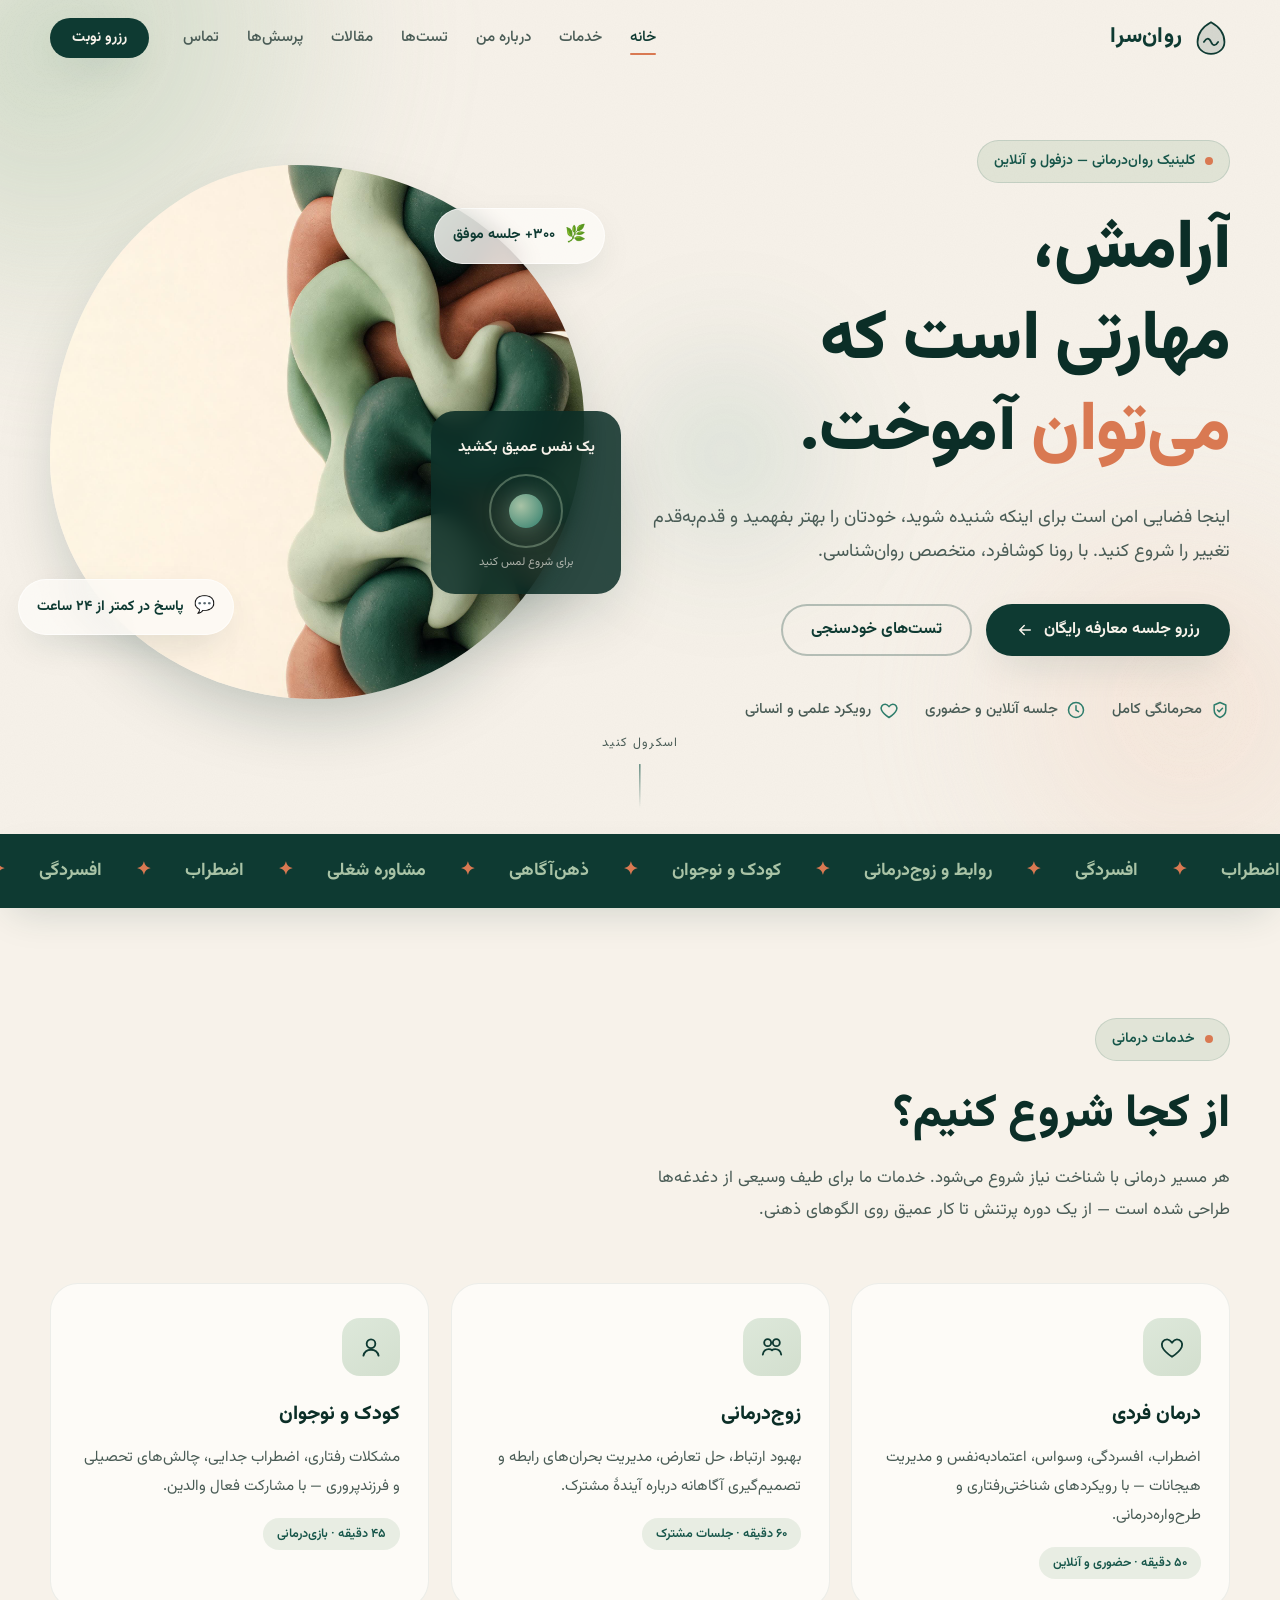
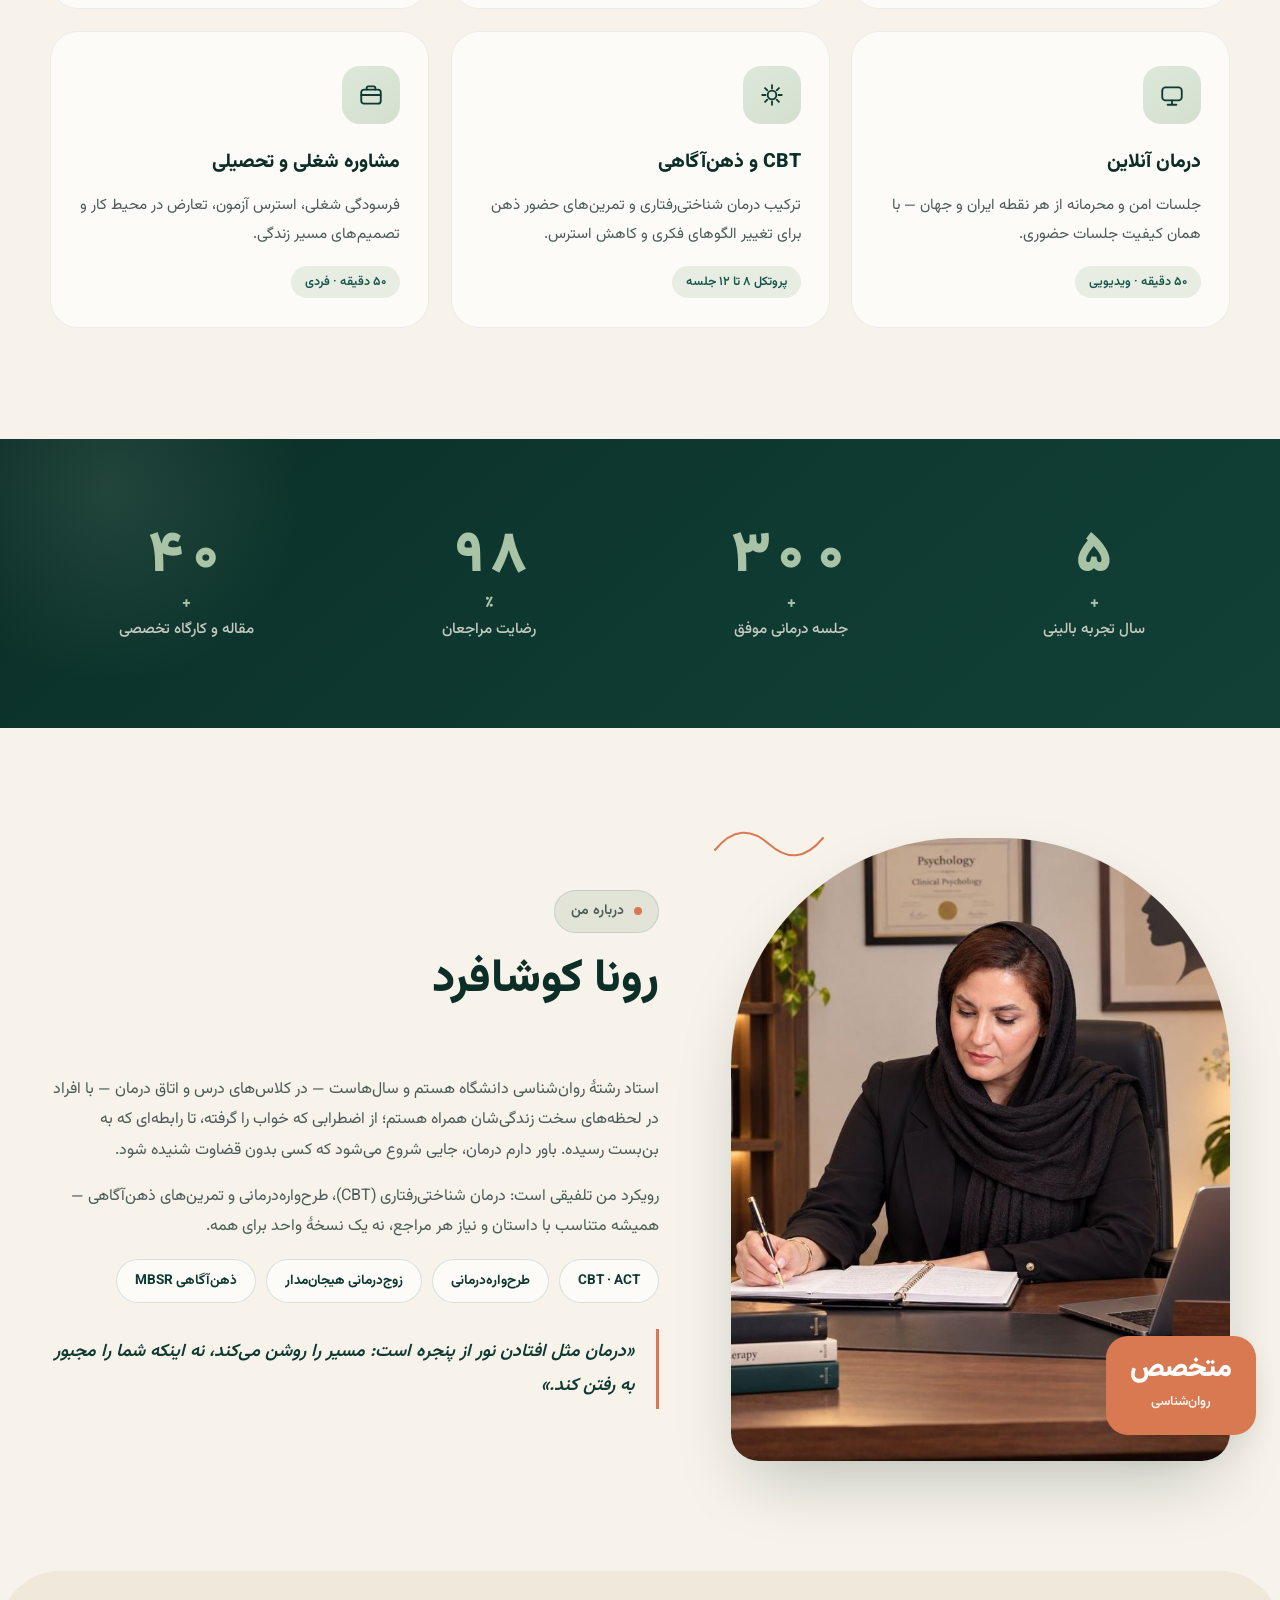
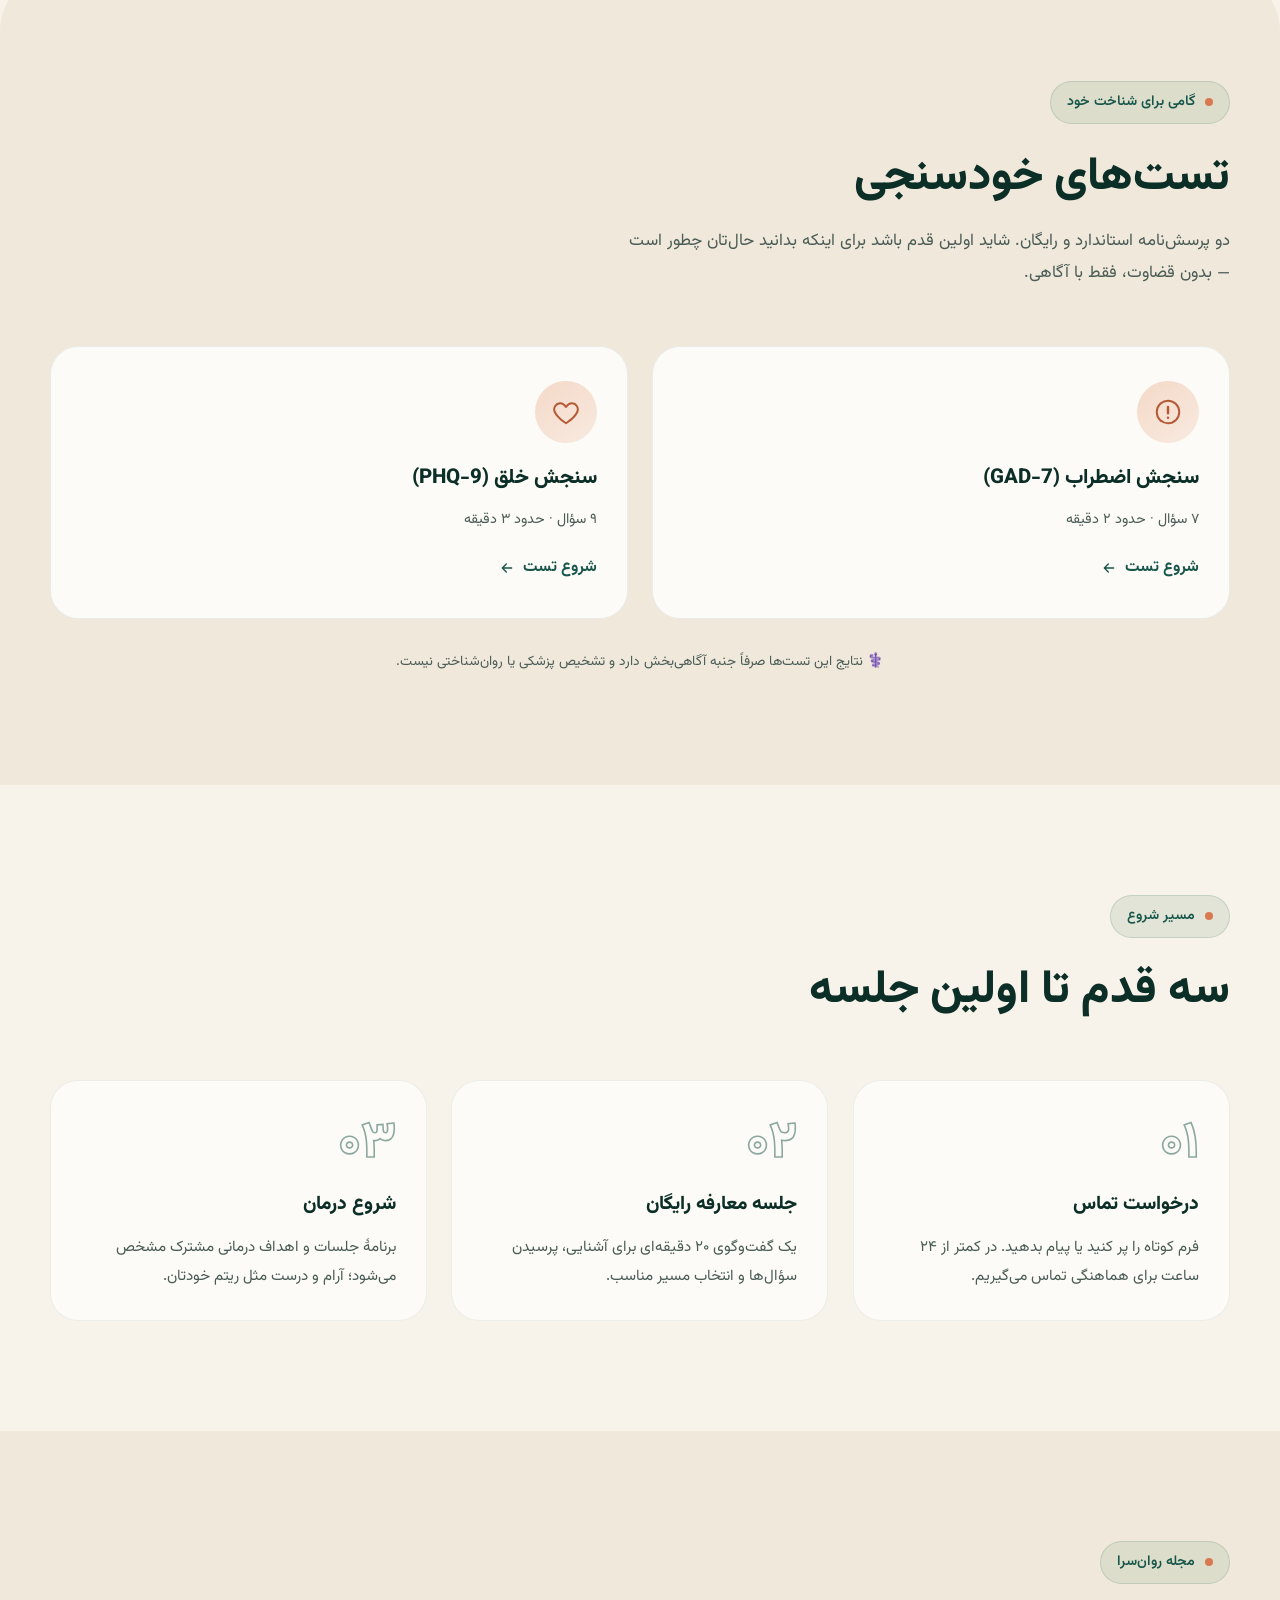
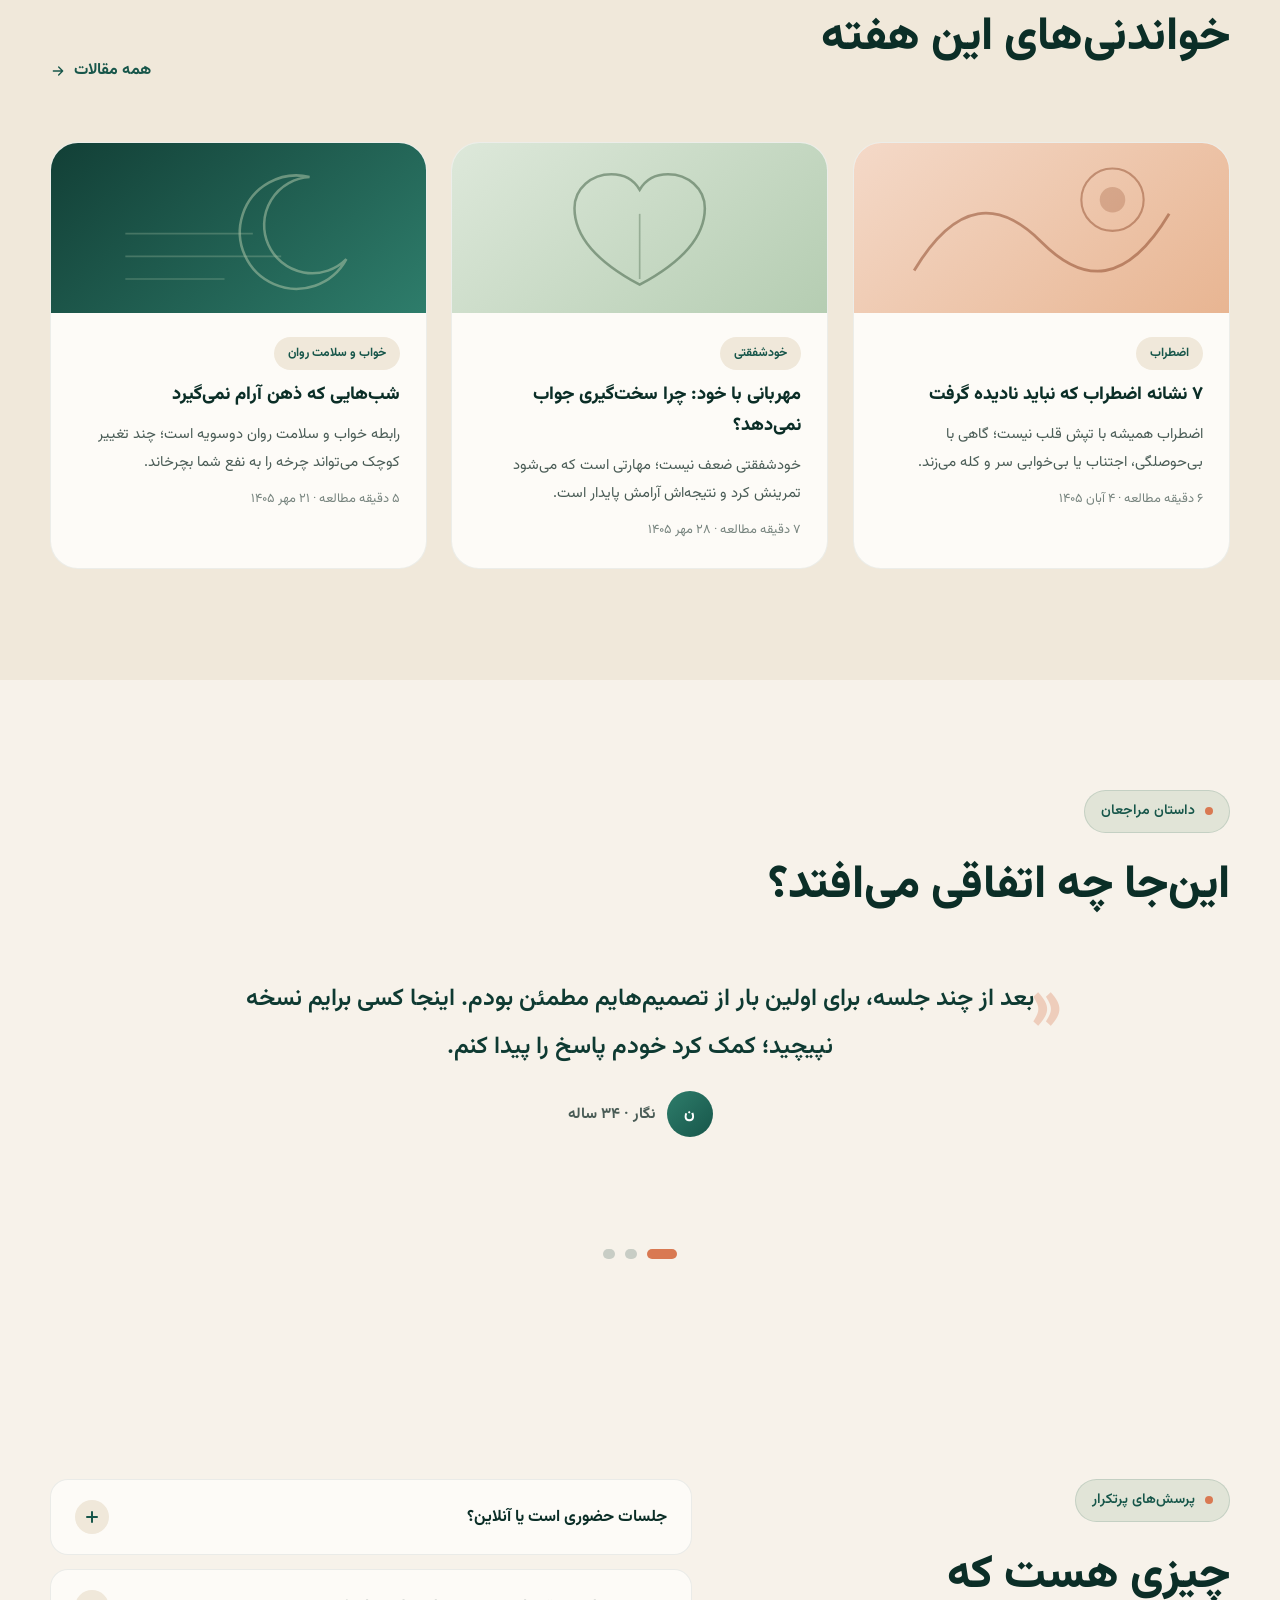
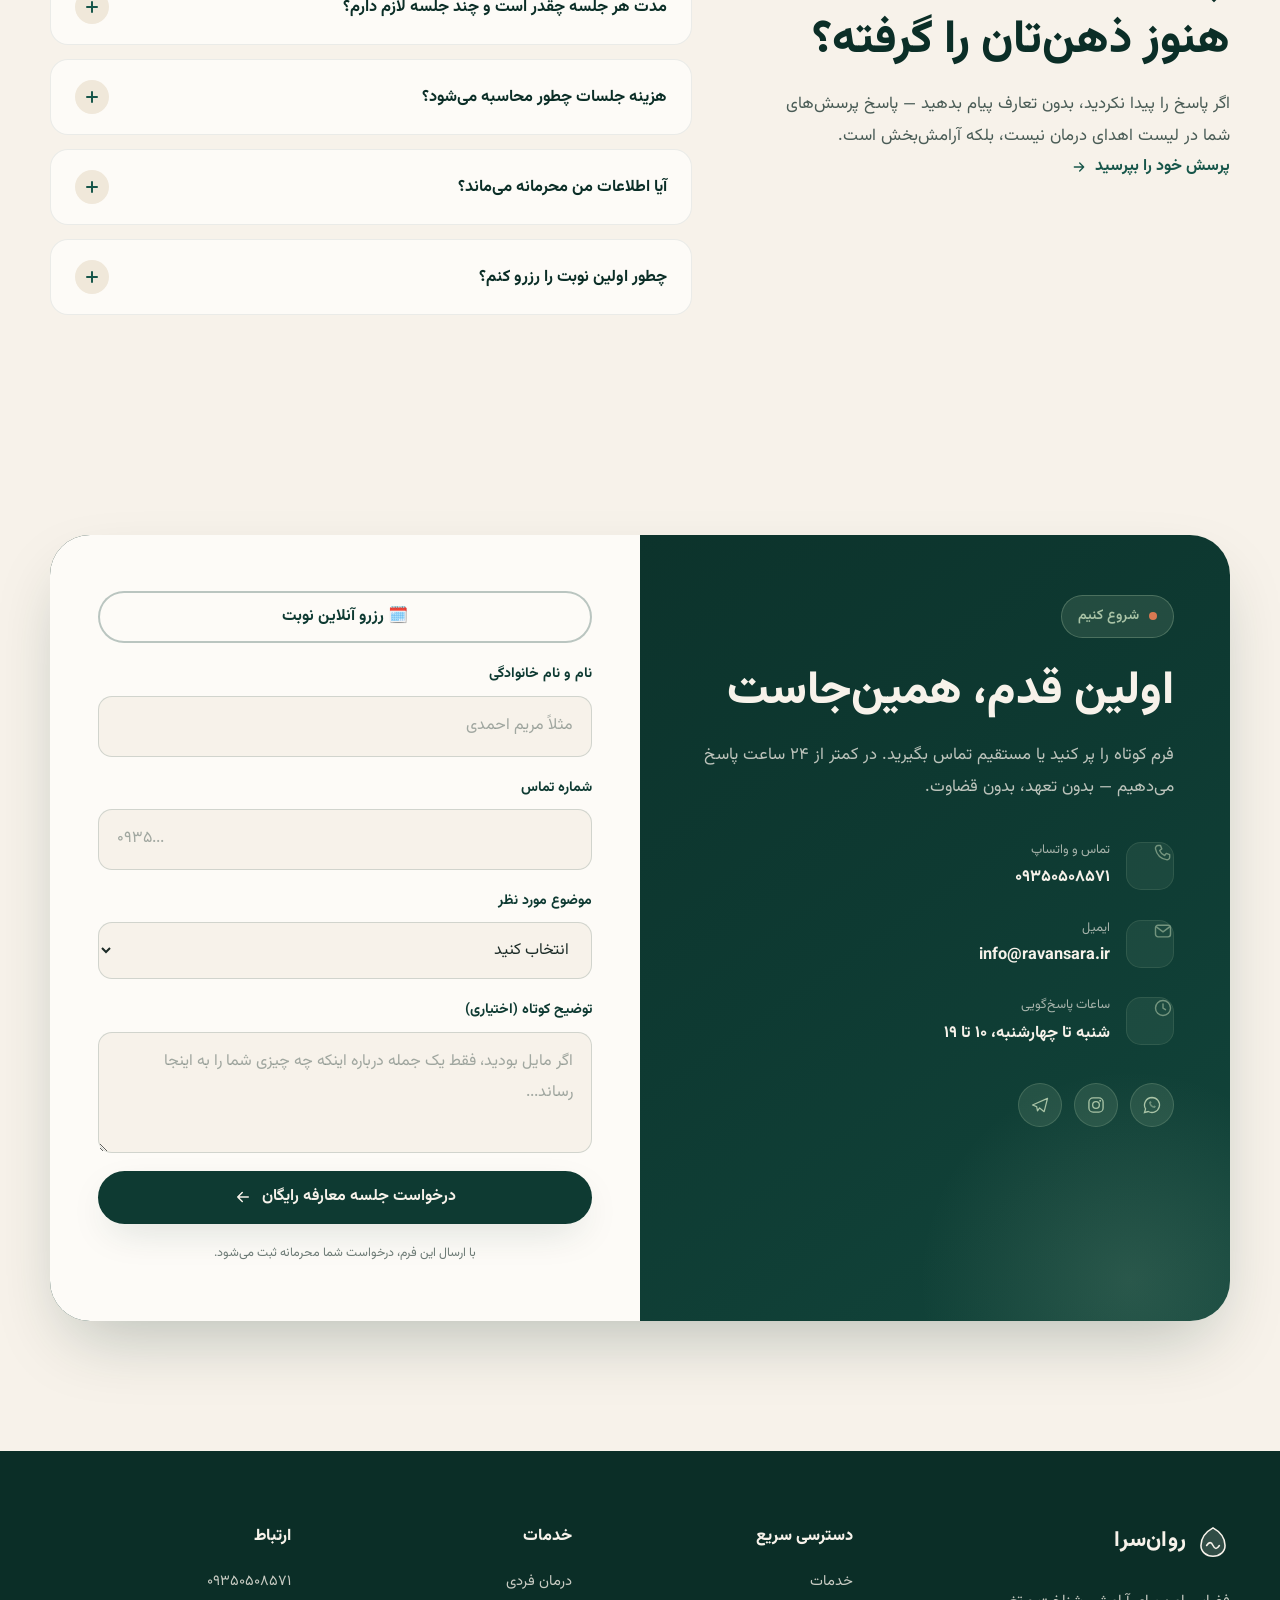
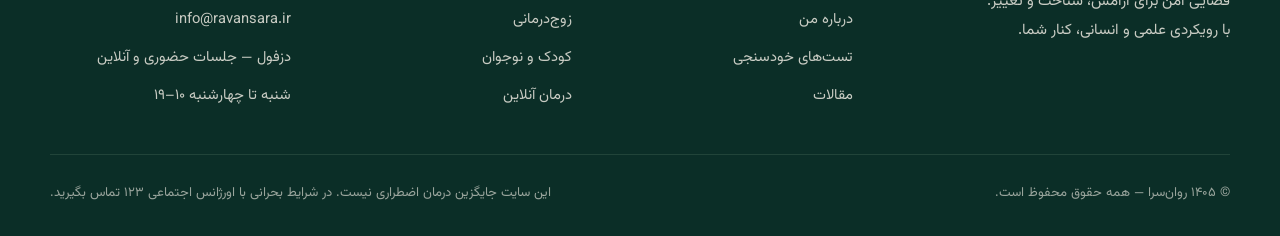
==== commit 37a6975f: "add online booking link: index.html" ====
--- a/index.html
+++ b/index.html
@@ -3,23 +3,54 @@
 <head>
   <meta charset="UTF-8">
   <meta name="viewport" content="width=device-width, initial-scale=1.0">
-  <title>روان‌سرا | کلینیک روان‌درمانی رونا کوشافرد</title>
+  <title>روان‌سرا | رونا کوشافرد — متخصص روان‌شناسی در دزفول و آنلاین</title>
   <meta name="description" content="روان‌سرا، فضایی امن برای آرامش و تغییر. درمان فردی، زوج‌درمانی و مشاوره آنلاین با رونا کوشافرد، متخصص روان‌شناسی. جلسه معارفه رایگان ۲۰ دقیقه‌ای.">
-  <meta property="og:title" content="روان‌سرا | کلینیک روان‌درمانی">
+  <meta property="og:title" content="روان‌سرا | رونا کوشافرد — متخصص روان‌شناسی">
   <meta property="og:description" content="آرامش، مهارتی است که می‌توان آموخت. درمان فردی، زوج‌درمانی و مشاوره آنلاین.">
   <meta property="og:type" content="website">
   <meta property="og:image" content="https://ravansara.github.io/ravansara/assets/img/hero.jpg">
+  <meta property="og:url" content="https://ravansara.github.io/ravansara/">
+  <meta property="og:site_name" content="روان‌سرا">
+  <meta property="og:locale" content="fa_IR">
+  <meta name="twitter:card" content="summary_large_image">
+  <link rel="canonical" href="https://ravansara.github.io/ravansara/">
+  <meta name="author" content="رونا کوشافرد">
   <link rel="icon" type="image/svg+xml" href="assets/img/favicon.svg">
   <link rel="stylesheet" href="assets/css/style.css">
   <script type="application/ld+json">
   {
     "@context": "https://schema.org",
-    "@type": "Psychologist",
-    "name": "روان‌سرا",
-    "description": "کلینیک روان‌درمانی و مشاوره — درمان فردی، زوج‌درمانی، کودک و نوجوان، درمان آنلاین",
-    "telephone": "+989350508571",
-    "email": "info@ravansara.ir",
-    "address": {"@type": "PostalAddress", "addressLocality": "دزفول", "addressRegion": "خوزستان", "addressCountry": "IR"}
+    "@graph": [
+      {
+        "@type": "WebSite",
+        "@id": "https://ravansara.github.io/ravansara/#website",
+        "name": "روان‌سرا",
+        "alternateName": "روان سرا",
+        "url": "https://ravansara.github.io/ravansara/",
+        "inLanguage": "fa"
+      },
+      {
+        "@type": "Person",
+        "@id": "https://ravansara.github.io/ravansara/#rona",
+        "name": "رونا کوشافرد",
+        "jobTitle": "متخصص روان‌شناسی",
+        "description": "استاد رشتهٔ روان‌شناسی دانشگاه و روان‌درمانگر",
+        "worksFor": { "@id": "https://ravansara.github.io/ravansara/#clinic" }
+      },
+      {
+        "@type": "Psychologist",
+        "@id": "https://ravansara.github.io/ravansara/#clinic",
+        "name": "روان‌سرا",
+        "description": "کلینیک روان‌درمانی و مشاوره — درمان فردی، زوج‌درمانی، کودک و نوجوان، درمان آنلاین",
+        "url": "https://ravansara.github.io/ravansara/",
+        "telephone": "+989350508571",
+        "email": "info@ravansara.ir",
+        "founder": { "@id": "https://ravansara.github.io/ravansara/#rona" },
+        "address": { "@type": "PostalAddress", "addressLocality": "دزفول", "addressRegion": "خوزستان", "addressCountry": "IR" },
+        "areaServed": "ایران",
+        "availableLanguage": "Persian"
+      }
+    ]
   }
   </script>
 </head>
@@ -63,7 +94,7 @@
           <li><a class="nav__link" href="#faq">پرسش‌ها</a></li>
           <li><a class="nav__link" href="#contact">تماس</a></li>
         </ul>
-        <a class="btn btn--solid btn--sm nav__cta" href="#contact">رزرو نوبت</a>
+        <a class="btn btn--solid btn--sm nav__cta" href="https://nobathub.onrender.com/book/biz-482" target="_blank" rel="noopener">رزرو نوبت</a>
         <button class="nav__toggle" id="navToggle" aria-expanded="false" aria-controls="mobileMenu" aria-label="باز کردن منو">
           <span></span><span></span><span></span>
         </button>
@@ -79,7 +110,7 @@
         <li><a href="#faq">پرسش‌ها</a></li>
         <li><a href="#contact">تماس</a></li>
       </ul>
-      <a class="btn btn--solid mobile-menu__cta" href="#contact">رزرو نوبت</a>
+      <a class="btn btn--solid mobile-menu__cta" href="https://nobathub.onrender.com/book/biz-482" target="_blank" rel="noopener">رزرو نوبت</a>
     </div>
   </header>
 
@@ -111,7 +142,7 @@
             متخصص روان‌شناسی.
           </p>
           <div class="hero__actions" data-reveal>
-            <a class="btn btn--solid" href="#contact">
+            <a class="btn btn--solid" href="https://nobathub.onrender.com/book/biz-482" target="_blank" rel="noopener">
               رزرو جلسه معارفه رایگان
               <svg viewBox="0 0 24 24" width="18" height="18" fill="none" aria-hidden="true"><path d="M19 12H5m6-6-6 6 6 6" stroke="currentColor" stroke-width="2" stroke-linecap="round" stroke-linejoin="round"/></svg>
             </a>
@@ -391,7 +422,7 @@
               اگر نگران هستید، گفت‌وگو با یک روان‌شناس بهترین قدم بعدی است.
             </p>
             <div class="quiz__result-actions">
-              <a class="btn btn--solid btn--sm" href="#contact">رزرو جلسه مشاوره</a>
+              <a class="btn btn--solid btn--sm" href="https://nobathub.onrender.com/book/biz-482" target="_blank" rel="noopener">رزرو جلسه مشاوره</a>
               <button class="btn btn--ghost btn--sm" id="quizRestart" type="button">تست دیگر</button>
             </div>
           </div>
@@ -586,7 +617,7 @@
               <span class="faq__icon" aria-hidden="true"></span>
             </button>
             <div class="faq__a">
-              <p>فرم پایین صفحه را پر کنید یا مستقیم پیام بدهید. پیشنهاد می‌کنیم ابتدا جلسه معارفه رایگان را رزرو کنید تا با فضا و رویکرد آشنا شوید؛ بعد با خیال راحت تصمیم بگیرید.</p>
+              <p>از دکمه رزرو آنلاین استفاده کنید، فرم پایین صفحه را پر کنید یا مستقیم پیام بدهید. پیشنهاد می‌کنیم ابتدا جلسه معارفه رایگان را رزرو کنید تا با فضا و رویکرد آشنا شوید؛ بعد با خیال راحت تصمیم بگیرید.</p>
             </div>
           </div>
         </div>
@@ -649,6 +680,9 @@
           </div>
 
           <form class="contact__form" id="bookingForm" novalidate data-reveal>
+            <a class="btn btn--ghost btn--wide" href="https://nobathub.onrender.com/book/biz-482" target="_blank" rel="noopener">
+              🗓️ رزرو آنلاین نوبت
+            </a>
             <div class="field">
               <label for="fName">نام و نام خانوادگی</label>
               <input id="fName" name="name" type="text" autocomplete="name" placeholder="مثلاً مریم احمدی" required>
--- a/assets/css/style.css
+++ b/assets/css/style.css
@@ -52,6 +52,7 @@
 html {
   scroll-behavior: smooth;
   scroll-padding-top: calc(var(--header-h) + 16px);
+  overflow-x: hidden;
 }
 
 body {
@@ -317,7 +318,6 @@
   border-radius: 46% 54% 50% 50% / 55% 48% 52% 45%;
   overflow: hidden;
   box-shadow: var(--shadow-3);
-  animation: blobMorph 18s ease-in-out infinite alternate;
   aspect-ratio: 1;
 }
 .hero__frame img { width: 100%; height: 100%; object-fit: cover; transform: scale(1.04); }
@@ -399,7 +399,6 @@
 .marquee {
   background: var(--green-900); color: var(--sage);
   padding: 20px 0; overflow: hidden;
-  transform: rotate(-1.2deg) scale(1.02);
   box-shadow: var(--shadow-2);
 }
 .marquee__track {
@@ -970,7 +969,7 @@
   .section__head--between { flex-direction: column; align-items: flex-start; }
   .footer__grid { grid-template-columns: 1fr; }
   .footer__bottom { justify-content: center; text-align: center; }
-  .marquee { transform: rotate(-1.6deg); }
+  .blob { animation: none; }
 }
 
 /* ═══════════ صفحات مقاله ═══════════ */
@@ -1078,3 +1077,46 @@
   [data-reveal] { opacity: 1; transform: none; }
   .hero__title .line__inner { transform: none; animation: none; }
 }
+
+/* ═══════════ موبایل کوچک ═══════════ */
+@media (max-width: 480px) {
+  .container { width: calc(100% - 28px); }
+  .btn { padding: 13px 24px; font-size: .95rem; }
+  .hero { padding-top: calc(var(--header-h) + 18px); padding-bottom: 90px; }
+  .hero__title { font-size: clamp(1.85rem, 8.4vw, 2.5rem); }
+  .hero__lead { font-size: 1.02rem; margin-bottom: 26px; }
+  .hero__actions .btn { flex: 1 1 100%; }
+  .hero__trust { gap: 6px 16px; font-size: .85rem; }
+  .hero__chip { font-size: .76rem; padding: 8px 13px; }
+  .breath-card { padding: 12px 16px; gap: 10px; }
+  .breath-card__label { font-size: .82rem; }
+  .breath-orb { width: 44px; height: 44px; }
+  .breath-orb__core { width: 20px; height: 20px; }
+  .hero__scroll { display: none; }
+  .marquee { padding: 14px 0; }
+  .marquee__track span { font-size: .95rem; }
+  .section { padding: 64px 0; }
+  .section__head { margin-bottom: 36px; }
+  .section__title { font-size: 1.55rem; }
+  .services__grid, .blog__grid, .steps__list, .tests__grid { gap: 16px; }
+  .service-card { padding: 26px 22px 24px; }
+  .stats { padding: 60px 0; }
+  .stats__grid { gap: 22px; }
+  .about__arch { border-radius: 160px 160px 20px 20px; }
+  .about__badge { right: 12px; bottom: 16px; padding: 13px 17px; }
+  .about__badge strong { font-size: 1.25rem; }
+  .about__chips li { font-size: .78rem; padding: 7px 14px; }
+  .test-card { padding: 26px 22px; }
+  .quiz { padding: 22px 16px; }
+  .quiz__question { font-size: 1.05rem; }
+  .quiz__option { padding: 13px 15px; font-size: .92rem; }
+  .step { padding: 28px 22px 24px; }
+  .post-card__body { padding: 20px 20px 22px; }
+  .faq__q { padding: 16px 18px; font-size: .95rem; }
+  .contact__card { border-radius: 26px; }
+  .contact__copy { padding: 38px 22px 32px; }
+  .contact__form { padding: 30px 20px; }
+  .footer { padding: 54px 0 24px; }
+  .footer__grid { gap: 28px; }
+  .to-top { width: 44px; height: 44px; bottom: 16px; left: 16px; }
+}
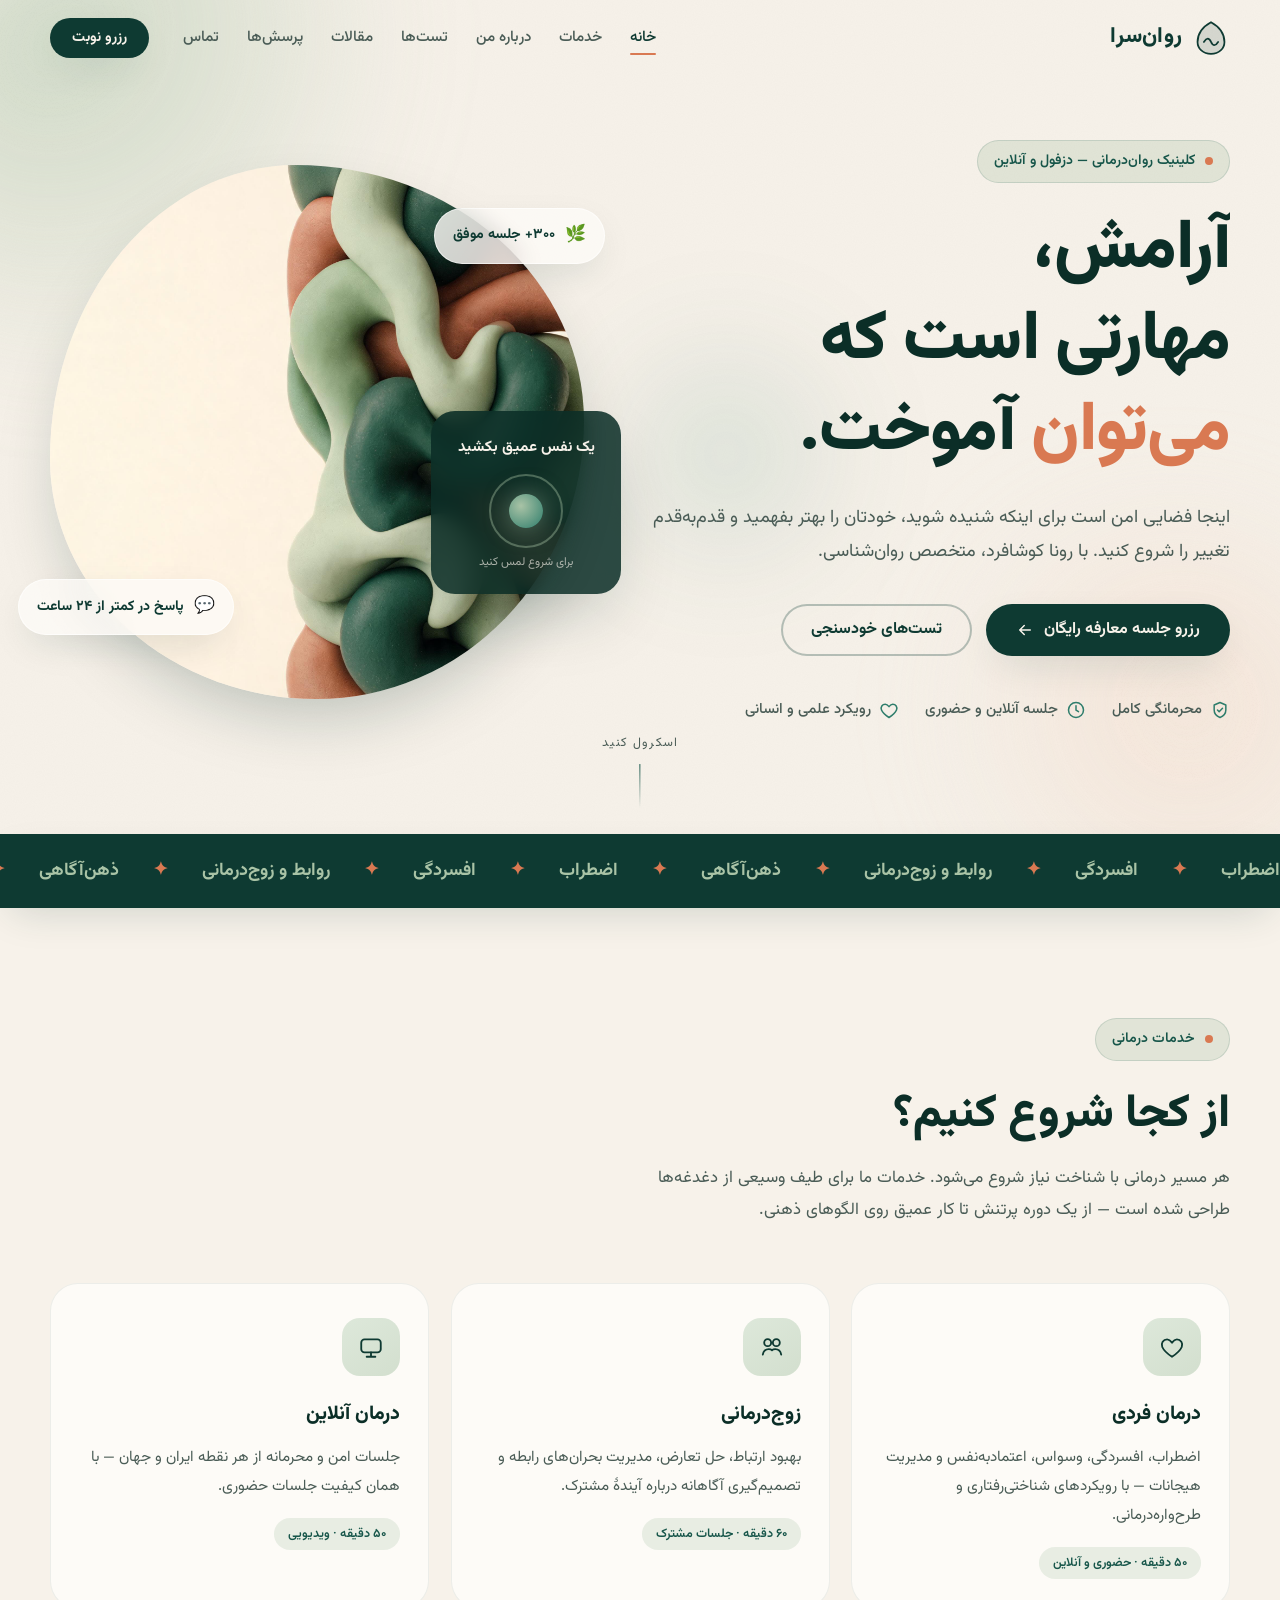
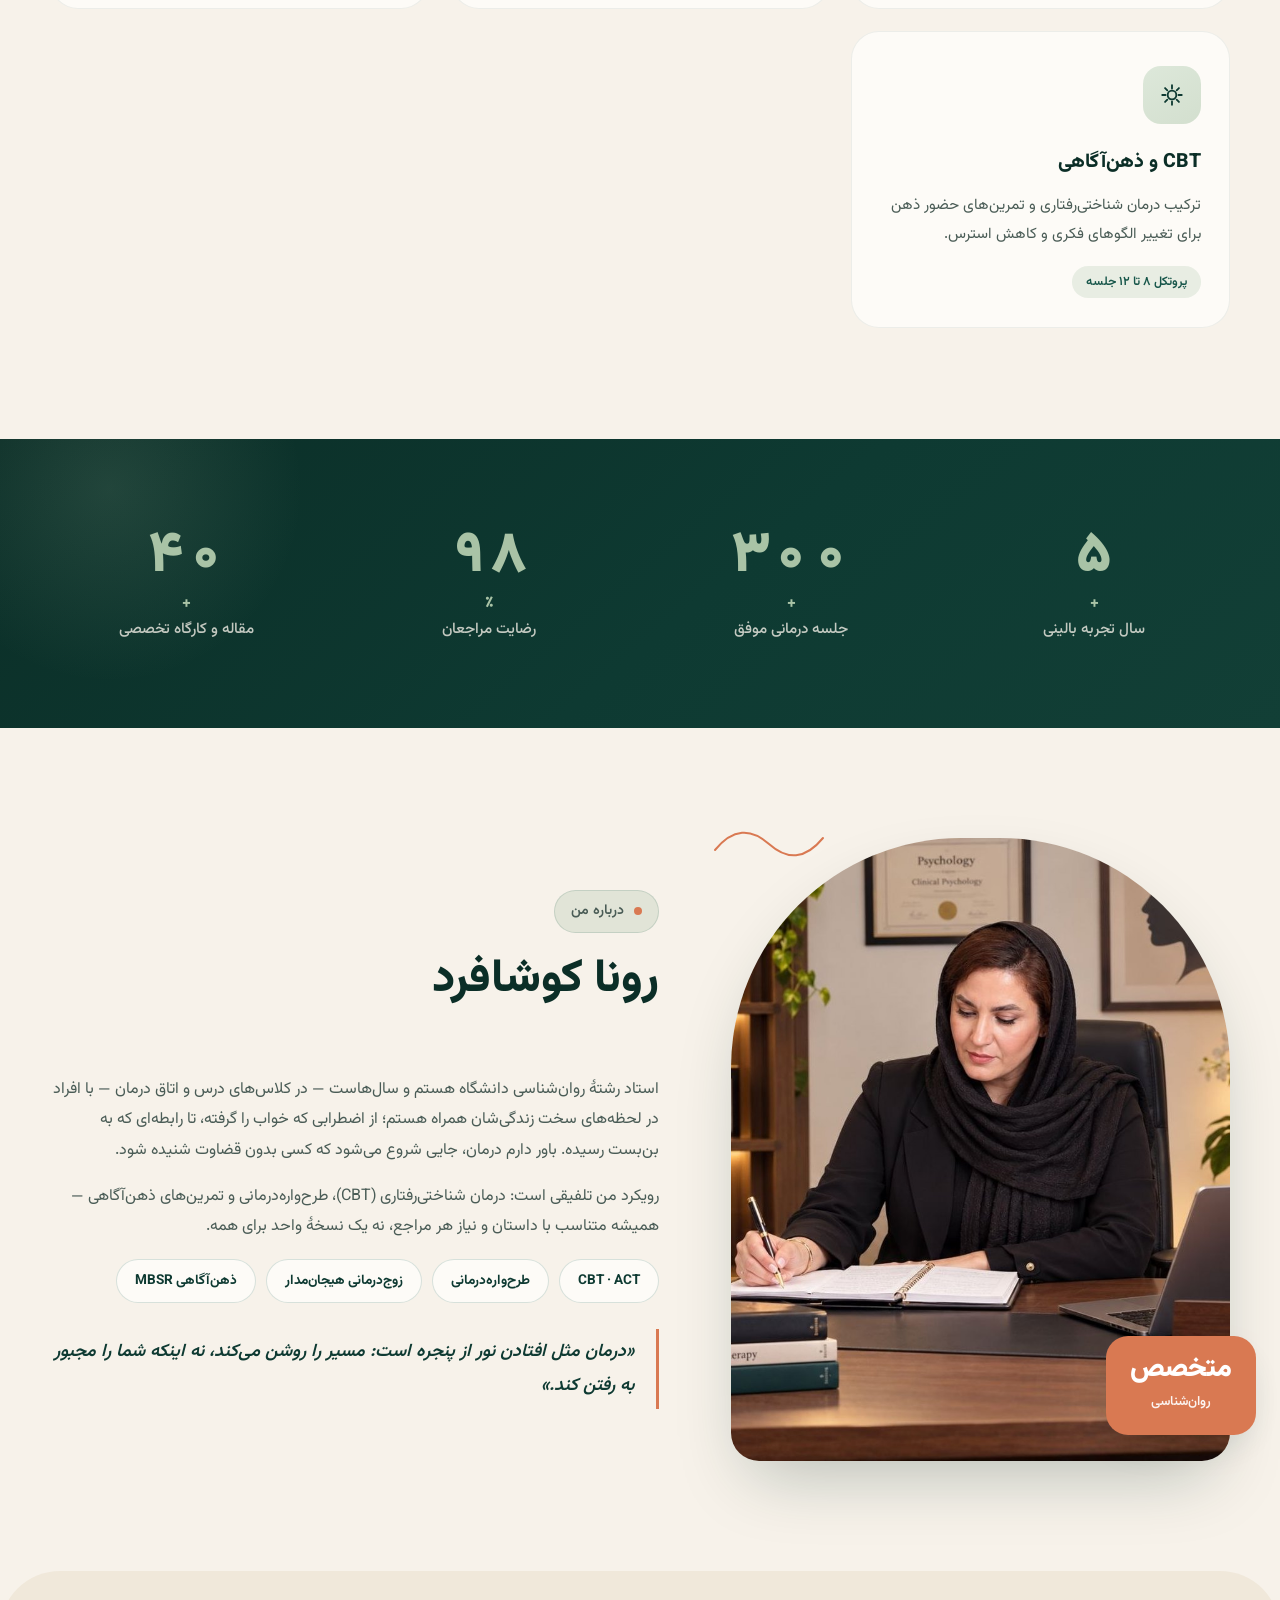
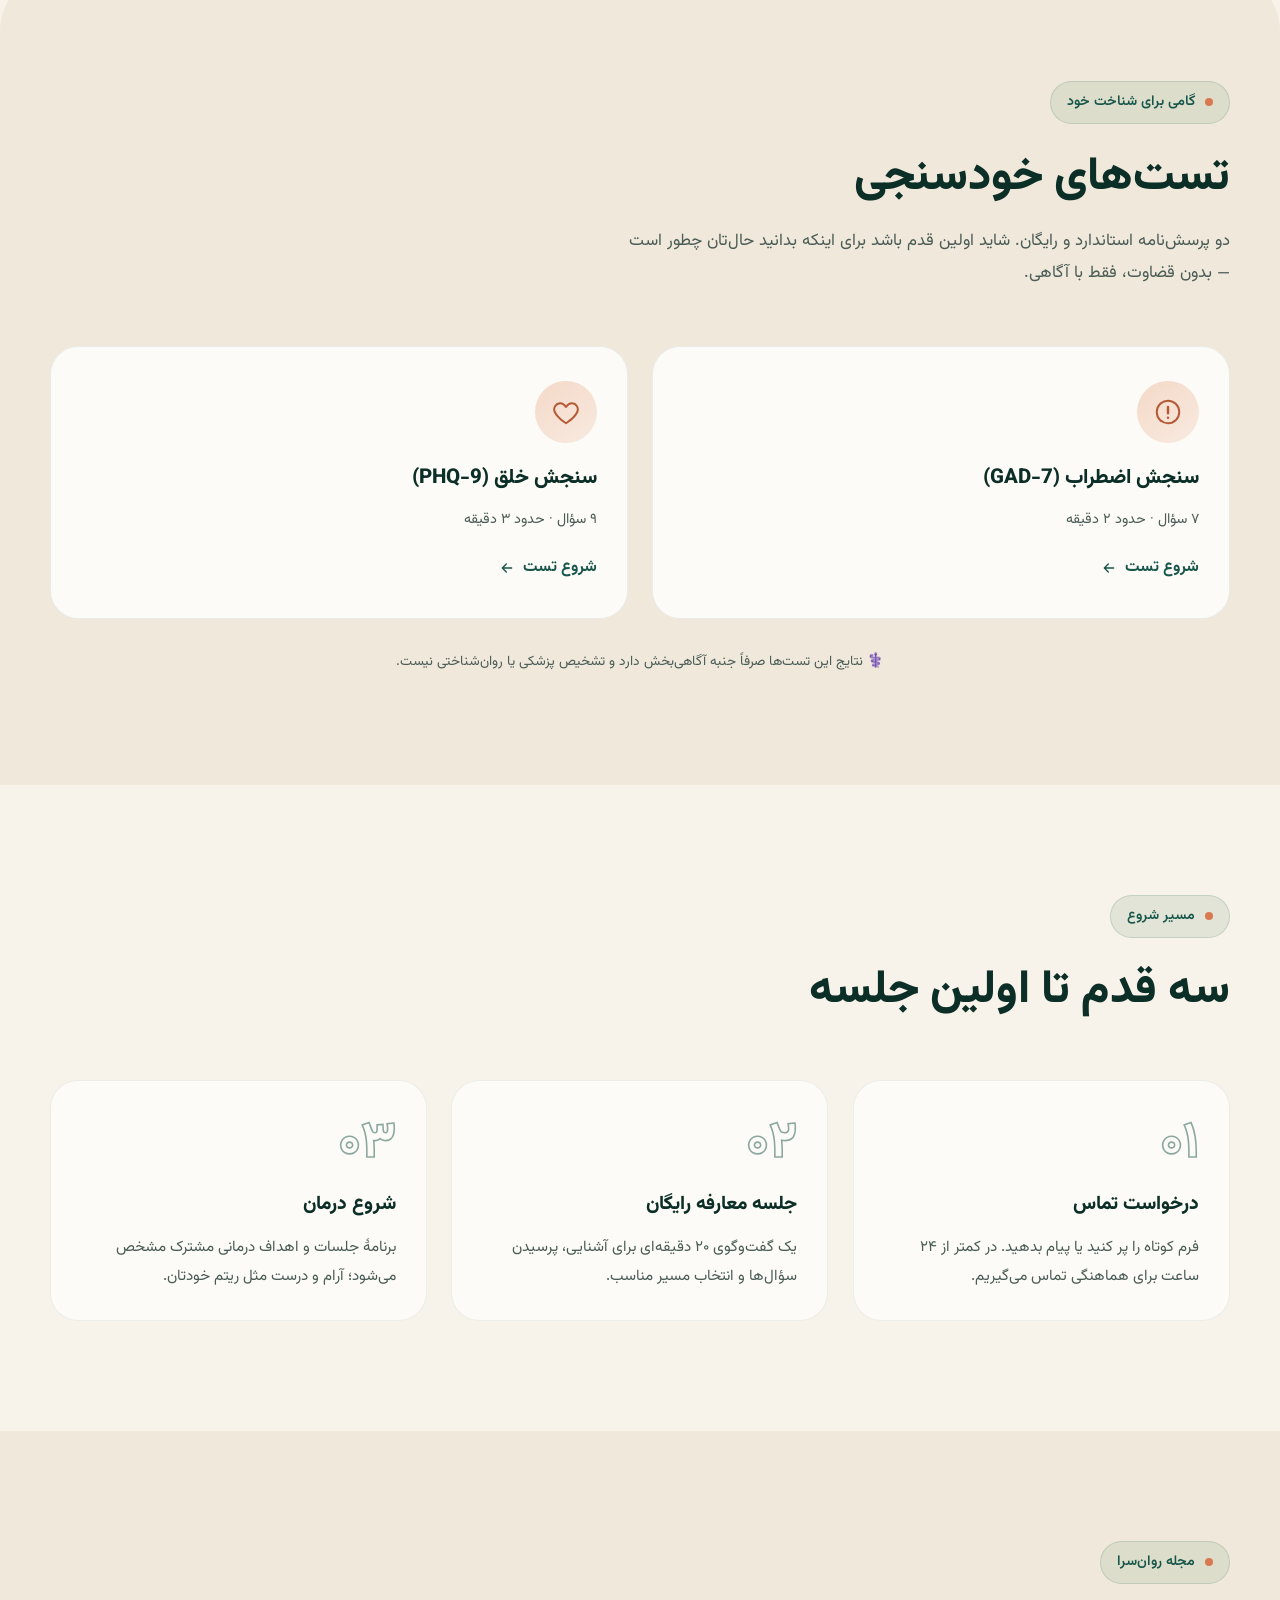
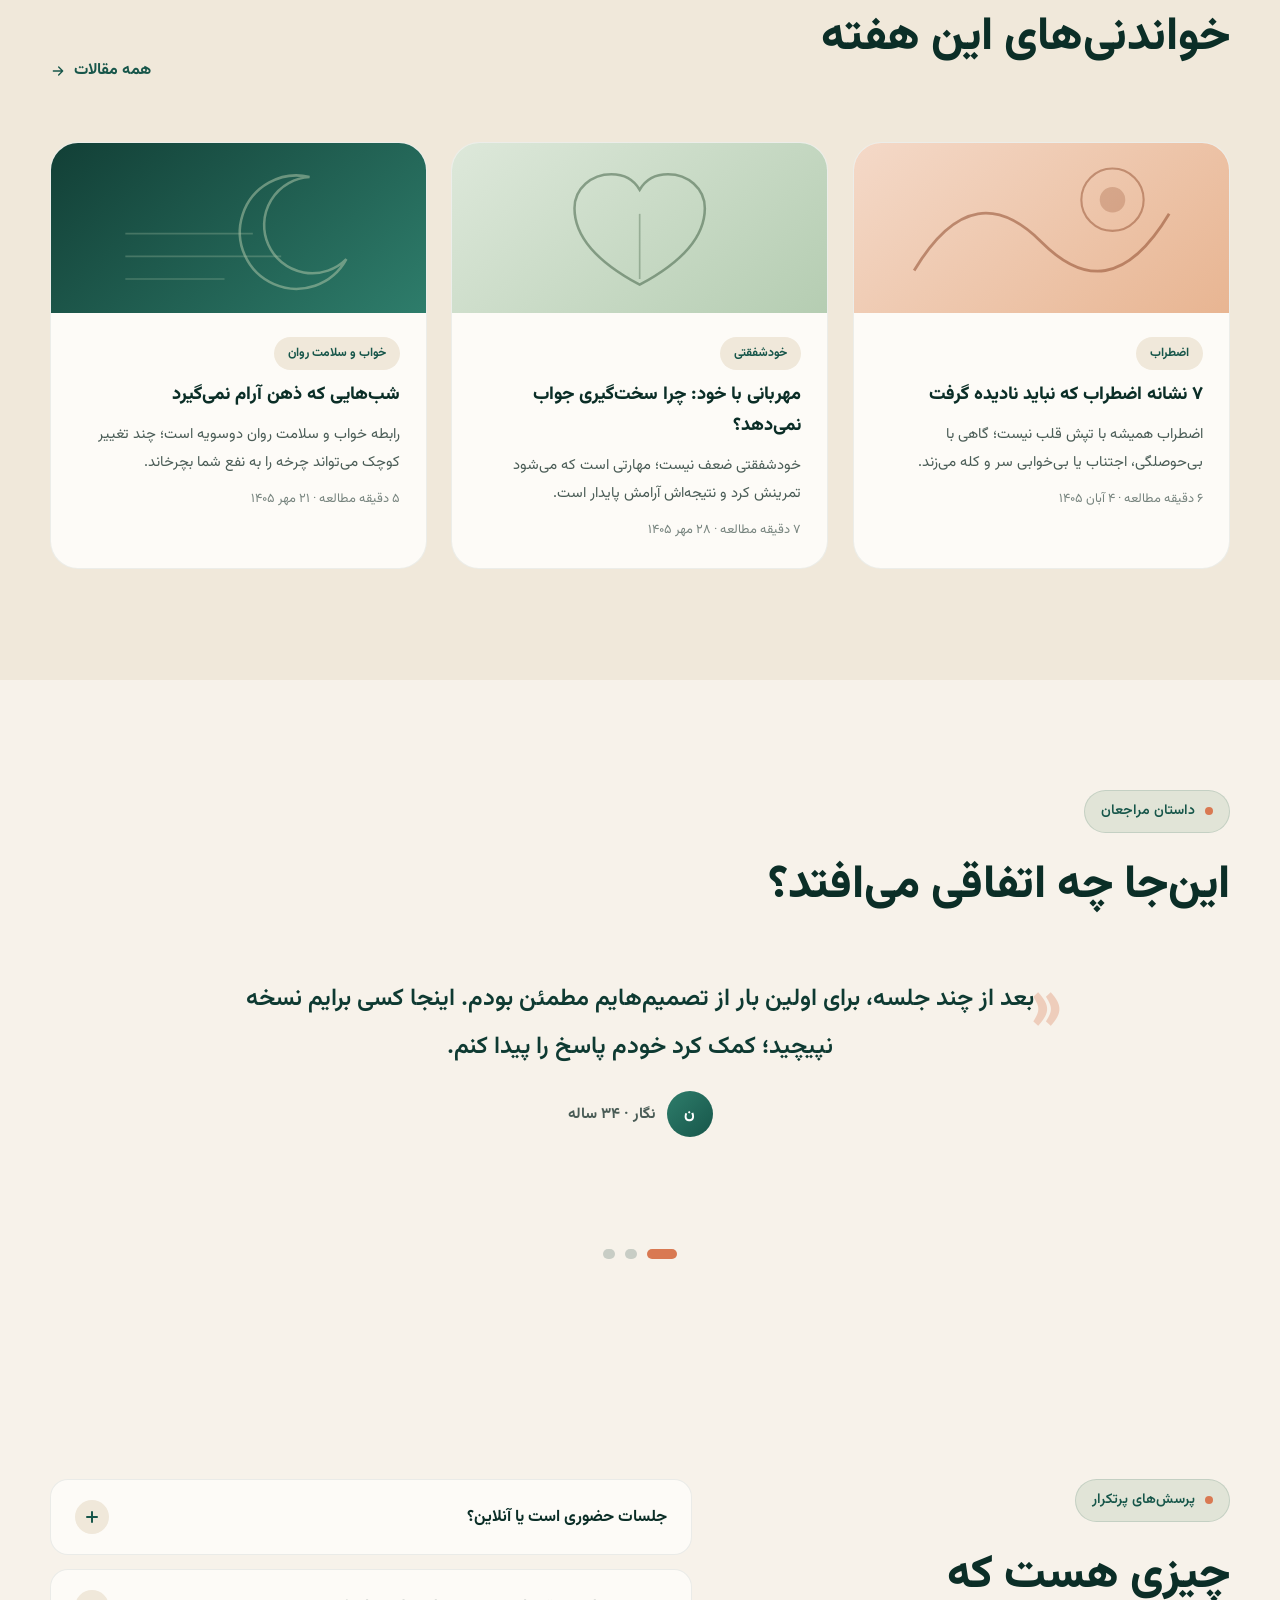
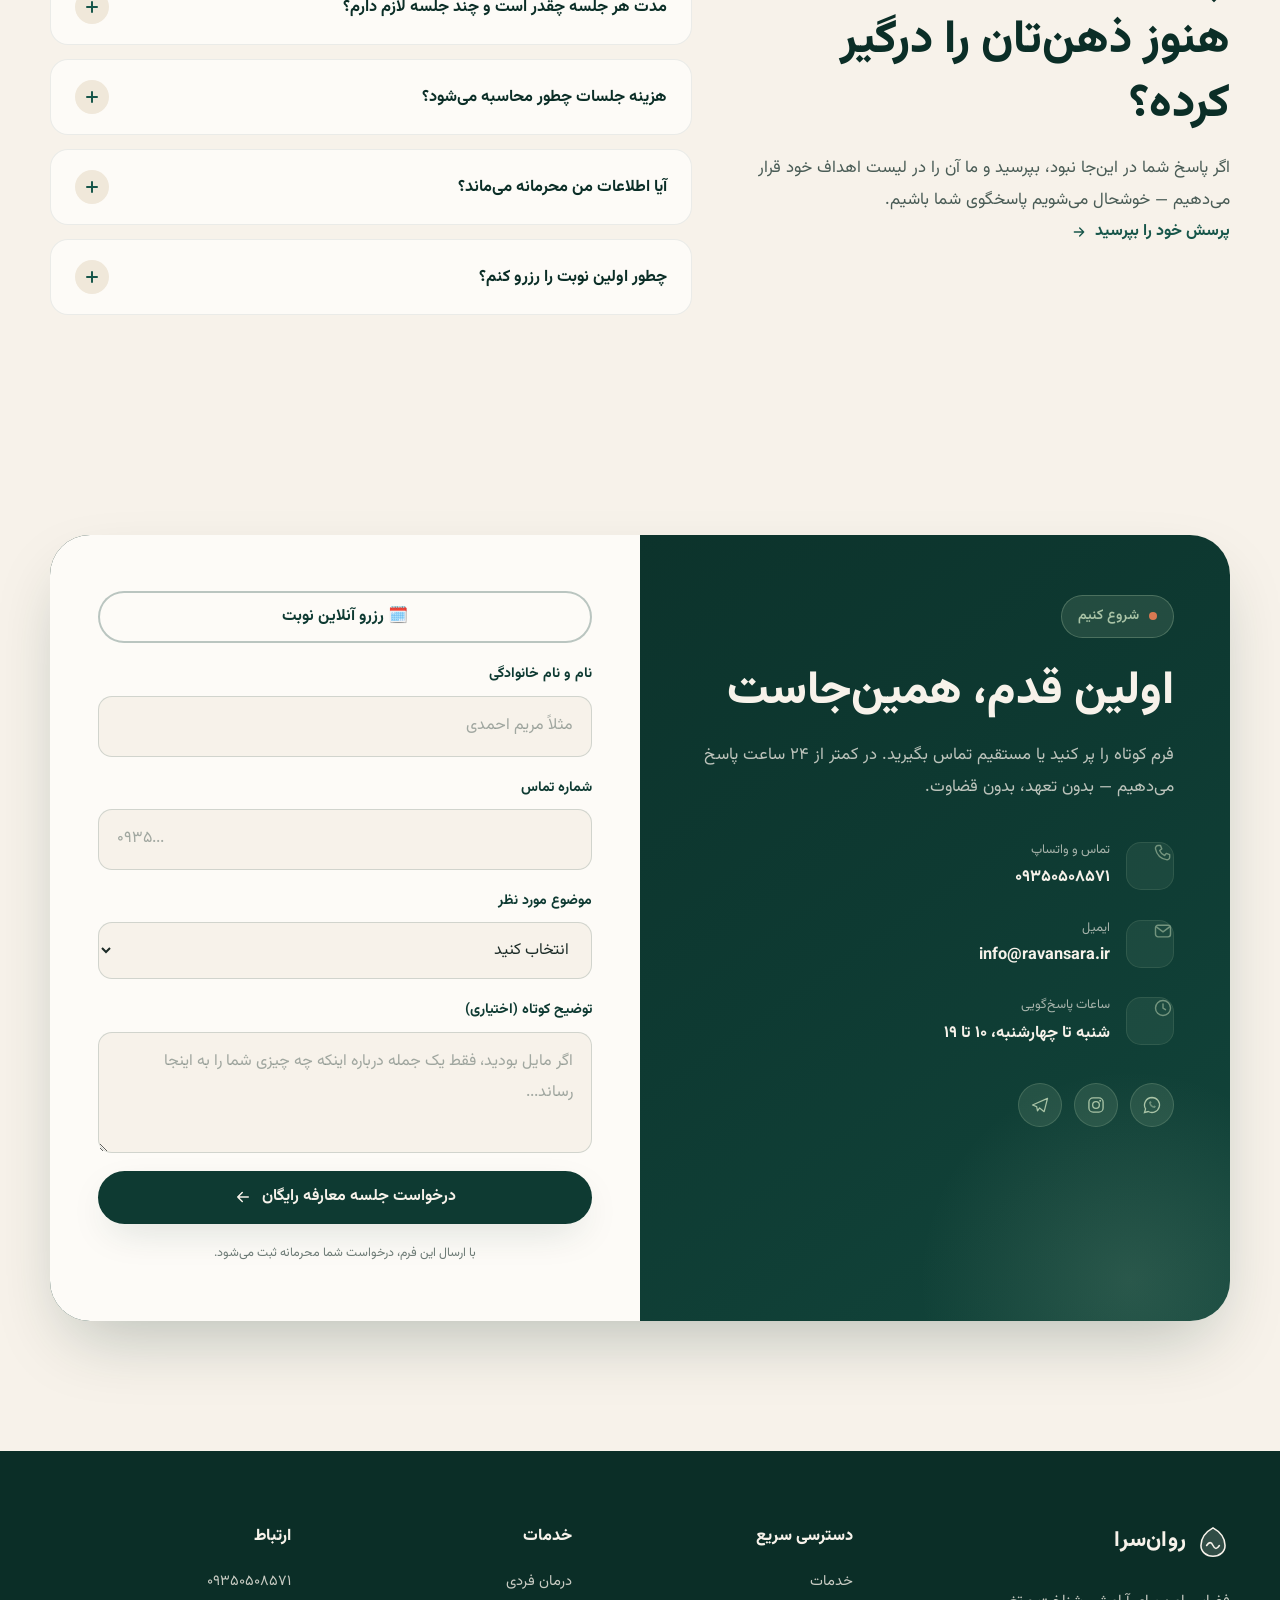
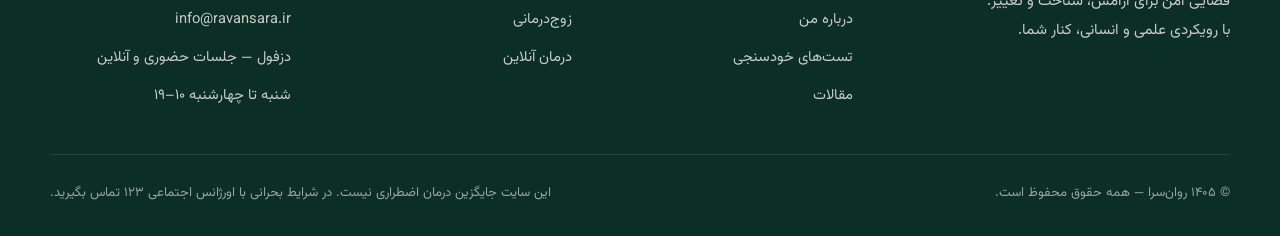
==== commit 00588dd1: "content update: remove child & career services, fix FAQ wording" ====
--- a/index.html
+++ b/index.html
@@ -41,7 +41,7 @@
         "@type": "Psychologist",
         "@id": "https://ravansara.github.io/ravansara/#clinic",
         "name": "روان‌سرا",
-        "description": "کلینیک روان‌درمانی و مشاوره — درمان فردی، زوج‌درمانی، کودک و نوجوان، درمان آنلاین",
+        "description": "کلینیک روان‌درمانی و مشاوره — درمان فردی، زوج‌درمانی و درمان آنلاین",
         "url": "https://ravansara.github.io/ravansara/",
         "telephone": "+989350508571",
         "email": "info@ravansara.ir",
@@ -202,15 +202,11 @@
         <span>اضطراب</span><span class="marquee__dot">✦</span>
         <span>افسردگی</span><span class="marquee__dot">✦</span>
         <span>روابط و زوج‌درمانی</span><span class="marquee__dot">✦</span>
-        <span>کودک و نوجوان</span><span class="marquee__dot">✦</span>
         <span>ذهن‌آگاهی</span><span class="marquee__dot">✦</span>
-        <span>مشاوره شغلی</span><span class="marquee__dot">✦</span>
         <span>اضطراب</span><span class="marquee__dot">✦</span>
         <span>افسردگی</span><span class="marquee__dot">✦</span>
         <span>روابط و زوج‌درمانی</span><span class="marquee__dot">✦</span>
-        <span>کودک و نوجوان</span><span class="marquee__dot">✦</span>
         <span>ذهن‌آگاهی</span><span class="marquee__dot">✦</span>
-        <span>مشاوره شغلی</span><span class="marquee__dot">✦</span>
       </div>
     </div>
 
@@ -248,15 +244,6 @@
 
           <article class="service-card" data-reveal>
             <div class="service-card__icon">
-              <svg viewBox="0 0 24 24" width="26" height="26" fill="none" aria-hidden="true"><circle cx="12" cy="9" r="4" stroke="currentColor" stroke-width="1.7"/><path d="M5 20c.8-3.4 3.6-5.5 7-5.5s6.2 2.1 7 5.5" stroke="currentColor" stroke-width="1.7" stroke-linecap="round"/></svg>
-            </div>
-            <h3>کودک و نوجوان</h3>
-            <p>مشکلات رفتاری، اضطراب جدایی، چالش‌های تحصیلی و فرزندپروری — با مشارکت فعال والدین.</p>
-            <span class="service-card__tag">۴۵ دقیقه · بازی‌درمانی</span>
-          </article>
-
-          <article class="service-card" data-reveal>
-            <div class="service-card__icon">
               <svg viewBox="0 0 24 24" width="26" height="26" fill="none" aria-hidden="true"><rect x="3" y="5" width="18" height="12" rx="3" stroke="currentColor" stroke-width="1.7"/><path d="M8 21h8M12 17v4" stroke="currentColor" stroke-width="1.7" stroke-linecap="round"/></svg>
             </div>
             <h3>درمان آنلاین</h3>
@@ -271,15 +258,6 @@
             <h3>CBT و ذهن‌آگاهی</h3>
             <p>ترکیب درمان شناختی‌رفتاری و تمرین‌های حضور ذهن برای تغییر الگوهای فکری و کاهش استرس.</p>
             <span class="service-card__tag">پروتکل ۸ تا ۱۲ جلسه</span>
-          </article>
-
-          <article class="service-card" data-reveal>
-            <div class="service-card__icon">
-              <svg viewBox="0 0 24 24" width="26" height="26" fill="none" aria-hidden="true"><rect x="3" y="7" width="18" height="13" rx="2.5" stroke="currentColor" stroke-width="1.7"/><path d="M8 7V5.5A1.5 1.5 0 0 1 9.5 4h5A1.5 1.5 0 0 1 16 5.5V7M3 12h18" stroke="currentColor" stroke-width="1.7" stroke-linecap="round"/></svg>
-            </div>
-            <h3>مشاوره شغلی و تحصیلی</h3>
-            <p>فرسودگی شغلی، استرس آزمون، تعارض در محیط کار و تصمیم‌های مسیر زندگی.</p>
-            <span class="service-card__tag">۵۰ دقیقه · فردی</span>
           </article>
         </div>
       </div>
@@ -564,10 +542,10 @@
       <div class="container faq__grid">
         <div class="faq__intro">
           <p class="eyebrow" data-reveal><span class="eyebrow__dot"></span>پرسش‌های پرتکرار</p>
-          <h2 class="section__title" data-reveal>چیزی هست که<br>هنوز ذهن‌تان را گرفته؟</h2>
+          <h2 class="section__title" data-reveal>چیزی هست که<br>هنوز ذهن‌تان را درگیر کرده؟</h2>
           <p class="section__lead" data-reveal>
-            اگر پاسخ را پیدا نکردید، بدون تعارف پیام بدهید —
-            پاسخ پرسش‌های شما در لیست اهدای درمان نیست، بلکه آرامش‌بخش است.
+            اگر پاسخ شما در این‌جا نبود، بپرسید و ما آن را در لیست اهداف خود قرار می‌دهیم —
+            خوشحال می‌شویم پاسخگوی شما باشیم.
           </p>
           <a class="link-arrow" data-reveal href="#contact">پرسش خود را بپرسید
             <svg viewBox="0 0 24 24" width="16" height="16" fill="none" aria-hidden="true"><path d="M5 12h14m-6-6 6 6-6 6" stroke="currentColor" stroke-width="2" stroke-linecap="round" stroke-linejoin="round"/></svg>
@@ -697,7 +675,6 @@
                 <option value="" disabled selected>انتخاب کنید</option>
                 <option>درمان فردی</option>
                 <option>زوج‌درمانی</option>
-                <option>کودک و نوجوان</option>
                 <option>درمان آنلاین</option>
                 <option>هنوز مطمئن نیستم</option>
               </select>
@@ -751,7 +728,6 @@
         <ul>
           <li><a href="#services">درمان فردی</a></li>
           <li><a href="#services">زوج‌درمانی</a></li>
-          <li><a href="#services">کودک و نوجوان</a></li>
           <li><a href="#services">درمان آنلاین</a></li>
         </ul>
       </nav>
